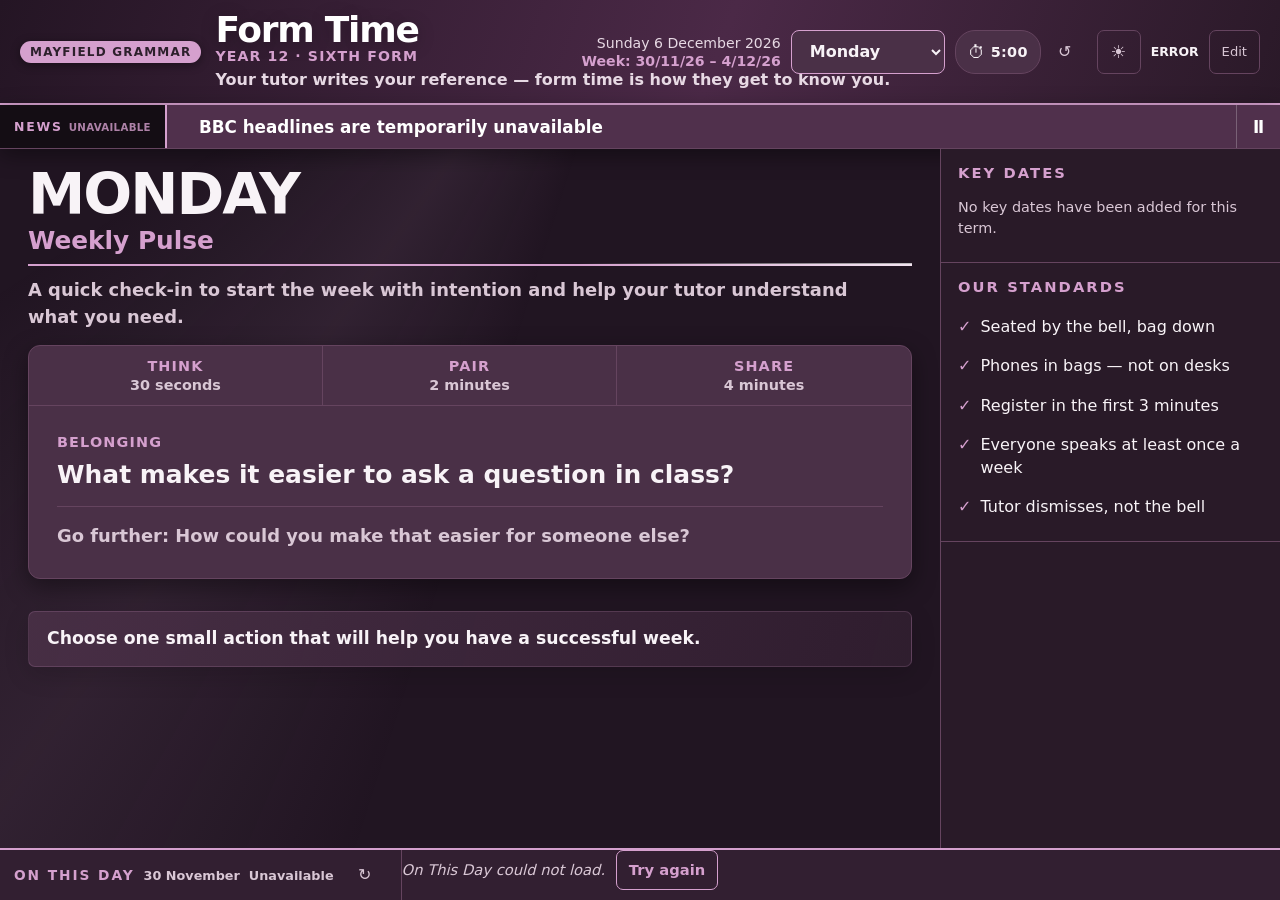
==== index.html @ 5b72374d "Rotate Monday pulse themes and questions" ====
<!DOCTYPE html>
<html lang="en" data-theme="dark">
<head>
<meta charset="UTF-8">
<meta name="viewport" content="width=device-width,initial-scale=1.0,viewport-fit=cover">
<title>Form Time — Year 12</title>
<style>
/* ══════════════════════════════════════════
   CSS VARIABLES — DARK / LIGHT THEMES
══════════════════════════════════════════ */
:root {
  --bg:        #211522;
  --bg2:       #321f31;
  --surface:   #4a3047;
  --surface2:  #2a1b29;
  --text:      #f8f3f7;
  --text2:     #d9c7d5;
  --accent:    #d5a0ce;
  --accent2:   #a06098;
  --border:    #65445f;
  --sidebar:   #291a28;
  --tag-bg:    #4a3047;
  --otd-bg:    #321f31;
  --ticker-bg: #50304c;
  --ticker-fg: #ffffff;
  --on-accent: #2d202c;
  --input-bg:  #4a3047;
  --input-bd:  #76556f;
  --modal-bg:  #321f31;
  --task-bd:   #d5a0ce;
  --note-bg:   rgba(213,160,206,.10);
  --note-bd:   rgba(213,160,206,.28);
  --shadow:    rgba(0,0,0,.4);
  --focus:     #7cc4ff;
  --header-start:#241524;
  --header-mid:#4b2947;
  --header-end:#2a1928;
  --header-text:#ffffff;
  --header-muted:#e7d9e4;
  --header-accent:#d5a0ce;
  --ticker-label-bg:#140d14;
  --studio-light:rgba(213,160,206,.09);
  --studio-light-soft:rgba(160,96,152,.06);
  --card-start:rgba(74,48,71,.9);
  --card-end:rgba(50,31,49,.86);
  --card-border:rgba(213,160,206,.18);
  --card-shadow:rgba(0,0,0,.15);
  --control-h: 44px;
  --type-meta: clamp(.78rem,.25vw + .72rem,.88rem);
  --type-body: clamp(1rem,.3vw + .94rem,1.16rem);
  --type-display: clamp(2.7rem,4vw,4.4rem);
}
[data-theme="light"] {
  --bg:        #fbf8fa;
  --bg2:       #ffffff;
  --surface:   #ffffff;
  --surface2:  #f5edf4;
  --text:      #2d202c;
  --text2:     #664f63;
  --accent:    #875080;
  --accent2:   #50304c;
  --border:    #decfdb;
  --sidebar:   #f3ebf1;
  --tag-bg:    #eee2eb;
  --otd-bg:    #f3ebf1;
  --ticker-bg: #50304c;
  --ticker-fg: #ffffff;
  --on-accent: #ffffff;
  --input-bg:  #fbf8fa;
  --input-bd:  #cdb9c9;
  --modal-bg:  #fbf8fa;
  --task-bd:   #875080;
  --note-bg:   rgba(160,96,152,.08);
  --note-bd:   rgba(135,80,128,.25);
  --shadow:    rgba(80,48,76,.15);
  --focus:     #693e64;
  --header-start:#442740;
  --header-mid:#68415f;
  --header-end:#3a2337;
  --header-text:#ffffff;
  --header-muted:#f0e5ee;
  --header-accent:#f2c8ec;
  --ticker-label-bg:#2d202c;
  --studio-light:rgba(135,80,128,.06);
  --studio-light-soft:rgba(160,96,152,.04);
  --card-start:rgba(255,255,255,.97);
  --card-end:rgba(245,237,244,.94);
  --card-border:rgba(135,80,128,.22);
  --card-shadow:rgba(80,48,76,.12);
}

/* ══════════════════════════════════════════
   RESET & BASE
══════════════════════════════════════════ */
*,*::before,*::after { box-sizing:border-box; margin:0; padding:0; }
[hidden] { display:none!important; }
html,body { height:100%; overflow:hidden; }
body {
  font-family:system-ui,-apple-system,BlinkMacSystemFont,'Segoe UI',Arial,sans-serif;
  font-size:17px;
  background:var(--bg);
  color:var(--text);
  display:flex;
  flex-direction:column;
  transition:background .3s,color .3s;
}
::selection { background:var(--accent); color:var(--on-accent); }
button,select,input,textarea { accent-color:var(--accent); }
button:focus-visible,select:focus-visible,input:focus-visible,textarea:focus-visible,[tabindex]:focus-visible {
  outline:3px solid var(--focus); outline-offset:3px;
}

/* ══════════════════════════════════════════
   HEADER
══════════════════════════════════════════ */
header {
  background:var(--bg2);
  border-bottom:2.5px solid var(--accent);
  padding:10px 20px;
  display:flex;
  align-items:center;
  justify-content:space-between;
  flex-shrink:0;
  gap:14px;
  box-shadow:0 2px 12px var(--shadow);
}
.hdr-left { display:flex; align-items:center; gap:14px; min-width:0; }
.school-badge {
  background:var(--accent);
  color:var(--on-accent);
  font-weight:900;
  font-size:.75rem;
  letter-spacing:0.1em;
  text-transform:uppercase;
  padding:4px 10px;
  border-radius:6px;
  white-space:nowrap;
}
.form-title  { font-size:2.2rem; font-weight:900; color:var(--text); letter-spacing:-0.035em; line-height:1; }
.year-label  { font-size:var(--type-meta); color:var(--accent); font-weight:800; letter-spacing:0.08em; }
.hdr-right   { display:flex; align-items:center; gap:10px; flex-shrink:0; }
.date-block  { text-align:right; }
#date-display { font-size:var(--type-meta); color:var(--text2); line-height:1.35; }
#week-display { font-size:var(--type-meta); color:var(--accent); font-weight:800; font-variant-numeric:tabular-nums; }
#day-select {
  background:var(--surface);
  color:var(--text);
  border:1.5px solid var(--accent);
  border-radius:8px;
  min-height:var(--control-h); padding:9px 14px;
  font-size:1rem;
  font-weight:800;
  cursor:pointer;
  font-family:inherit;
}
.hdr-btn {
  background:transparent;
  border:1px solid var(--border);
  color:var(--text2);
  border-radius:7px;
  min-height:var(--control-h); padding:8px 12px;
  cursor:pointer;
  font-size:0.82rem;
  font-family:inherit;
  transition:all .2s;
  white-space:nowrap;
}
.hdr-btn:hover { border-color:var(--accent); color:var(--accent); }
#theme-btn { width:44px; min-width:44px; min-height:44px; padding:0; display:grid; place-items:center; font-size:1.1rem; }
.day-select-status { min-height:var(--control-h); padding:9px 14px; border:1px solid var(--border); border-radius:8px; color:var(--text2); font-weight:800; display:inline-flex; align-items:center; }

/* ══════════════════════════════════════════
   NEWS TICKER
══════════════════════════════════════════ */
#ticker-wrap {
  background:var(--ticker-bg);
  height:44px;
  display:flex;
  align-items:center;
  overflow:hidden;
  flex-shrink:0;
  transition:background .3s;
}
.ticker-label {
  background:var(--bg);
  color:var(--accent);
  font-weight:900;
  font-size:.78rem;
  letter-spacing:0.14em;
  text-transform:uppercase;
  padding:0 14px;
  height:100%;
  display:flex;
  align-items:center;
  flex-shrink:0;
  border-right:2px solid var(--accent);
}
.ticker-updated { margin-left:6px; font-size:.64rem; letter-spacing:.03em; font-weight:700; opacity:.8; white-space:nowrap; }
.ticker-track  { overflow:hidden; flex:1; min-width:0; }
.ticker-scroll {
  display:flex;
  align-items:center;
  width:100%;
  white-space:nowrap;
  overflow:hidden;
}
.ticker-scroll.changing { animation:ticker-swap .28s cubic-bezier(.16,1,.3,1); }
@keyframes ticker-swap { from { opacity:.25; transform:translateY(5px); } to { opacity:1; transform:translateY(0); } }
.ticker-toggle {
  min-width:44px; min-height:44px; align-self:stretch; border:0; border-inline-start:1px solid rgba(255,255,255,.24);
  background:var(--ticker-bg); color:var(--ticker-fg); cursor:pointer; font:inherit; font-weight:900;
}
.ticker-item {
  padding:0 32px;
  font-size:1.05rem;
  font-weight:600;
  color:var(--ticker-fg);
  display:block;
  width:100%;
  overflow:hidden;
  text-overflow:ellipsis;
  text-decoration-color:rgba(255,255,255,.42);
  text-decoration-thickness:1px;
  text-underline-offset:4px;
}
.ticker-item[href]:hover,.ticker-item[href]:focus-visible { text-decoration-thickness:2px; text-decoration-color:currentColor; }

/* ══════════════════════════════════════════
   MAIN LAYOUT
══════════════════════════════════════════ */
#main { flex:1; display:flex; overflow:hidden; min-height:0; }

/* ══════════════════════════════════════════
   DAY PANEL
══════════════════════════════════════════ */
#day-panel {
  position:relative;
  flex:1;
  padding:22px 28px;
  overflow-y:auto;
  display:flex;
  flex-direction:column;
  gap:18px;
  min-width:0;
}
.day-header { border-bottom:2.5px solid var(--accent); padding-bottom:12px; }
.day-name   { font-size:var(--type-display); font-weight:900; color:var(--text); line-height:.96; letter-spacing:-.035em; text-wrap:balance; }
.day-sub    { font-size:clamp(1.2rem,.7vw + 1rem,1.55rem); color:var(--accent); font-weight:800; margin-top:6px; }
.task-head  { font-size:clamp(1rem,.35vw + .95rem,1.2rem); font-weight:900; color:var(--accent); margin-bottom:12px; letter-spacing:0.045em; text-transform:uppercase; }
.task-list  { list-style:none; display:flex; flex-direction:column; gap:10px; }
.task-item  {
  background:var(--surface);
  border-inline-start:1px solid var(--task-bd);
  padding:14px 20px;
  border-radius:0 10px 10px 0;
  font-size:var(--type-body);
  display:flex;
  align-items:center;
  gap:14px;
  box-shadow:0 2px 8px var(--shadow);
}
.task-item > span:last-child { min-width:0; overflow-wrap:anywhere; }
.note-box {
  background:var(--note-bg);
  border:1px solid var(--note-bd);
  border-radius:10px;
  padding:13px 18px;
  font-size:0.95rem;
  color:var(--text2);
  font-style:italic;
  line-height:1.6;
}

/* Tuesday — News */
.live-news-card {
  min-height:clamp(260px,30vw,430px);
  display:flex;
  flex-direction:column;
  align-items:flex-start;
  justify-content:center;
  padding:clamp(26px,4vw,52px);
  border-radius:14px;
  background:var(--header-start);
  color:var(--header-text);
  box-shadow:0 10px 30px var(--shadow);
}
.live-news-card h2 { max-width:15ch; margin:0; color:inherit; font-size:clamp(2rem,3.7vw,3.8rem); line-height:1; letter-spacing:-.035em; text-wrap:balance; }
.live-news-card p { max-width:52ch; margin:18px 0 24px; color:var(--header-muted); font-size:1.08rem; line-height:1.5; }
.live-news-link { min-height:44px; display:inline-flex; align-items:center; padding:10px 17px; border-radius:10px; background:var(--accent); color:var(--on-accent); font-weight:850; text-decoration:none; }
.live-news-link:hover,.live-news-link:focus-visible { filter:brightness(1.1); text-decoration:underline; text-underline-offset:3px; }
/* Friday */
.no-form-time {
  flex:1; min-height:280px; display:grid; place-content:center; text-align:center;
  padding:clamp(24px,6vw,72px); border:2px solid var(--border); border-radius:18px;
  background:linear-gradient(145deg,var(--surface),var(--surface2));
}
.no-form-time strong { display:block; margin-top:12px; color:var(--accent); font-size:clamp(1.8rem,4vw,3.4rem); line-height:1.05; }

.assembly-today {
  flex:1; min-height:300px; display:grid; place-content:center; text-align:center;
  padding:clamp(28px,6vw,76px); border:1px solid var(--border); border-radius:16px;
  background:var(--surface); box-shadow:0 8px 28px var(--shadow);
}
.assembly-day { color:var(--accent); font-size:1rem; font-weight:900; letter-spacing:.1em; text-transform:uppercase; margin-bottom:10px; }
.assembly-today h1 { color:var(--text); font-size:clamp(3rem,6vw,5.5rem); line-height:.98; letter-spacing:-.035em; text-wrap:balance; }
.assembly-today p { color:var(--text); font-size:clamp(1.45rem,2.4vw,2.2rem); line-height:1.25; margin-top:22px; }
.assembly-today p strong { color:var(--accent); }
.assembly-today span { color:var(--text2); font-size:1.05rem; font-weight:700; margin-top:18px; }
.house-assembly-notice {
  background:var(--accent); color:var(--on-accent); border-radius:10px;
  padding:12px 16px; font-size:1.05rem; line-height:1.4; font-weight:650;
}
.house-assembly-notice strong { font-weight:900; }

/* ══════════════════════════════════════════
   SIDEBAR
══════════════════════════════════════════ */
#sidebar {
  width:340px;
  min-width:300px;
  background:var(--sidebar);
  border-left:1px solid var(--border);
  display:flex;
  flex-direction:column;
  overflow-y:auto;
  flex-shrink:0;
  transition:background .3s;
}
.s-panel { border-bottom:1px solid var(--border); padding:15px 17px; }
.s-panel.hidden { display:none; }
.s-panel-hdr {
  font-size:.92rem;
  font-weight:900;
  text-transform:uppercase;
  letter-spacing:0.14em;
  color:var(--accent);
  margin-bottom:12px;
  display:flex;
  align-items:center;
  justify-content:space-between;
}
.refresh-btn {
  background:none; border:none; color:var(--text2); cursor:pointer;
  font-size:1rem; min-width:44px; min-height:44px; padding:0; transition:color .2s; line-height:1;
}
.refresh-btn:hover { color:var(--accent); }

/* Key Dates */
.date-list { list-style:none; display:flex; flex-direction:column; gap:8px; }
.date-item { font-size:1.08rem; line-height:1.5; color:var(--text2); font-weight:600; display:flex; gap:8px; align-items:flex-start; }
.date-bull { color:var(--accent); flex-shrink:0; margin-top:1px; font-weight:700; }

.loading-txt { color:var(--text2); font-style:italic; font-size:.92rem; line-height:1.5; }
.inline-retry { margin-inline-start:6px; min-height:40px; padding:7px 12px; border:1px solid var(--accent); border-radius:7px; background:transparent; color:var(--accent); font:inherit; font-style:normal; font-weight:800; cursor:pointer; }

/* ── ON THIS DAY BOTTOM BAR ── */
#otd-bar {
  background:var(--bg2);
  border-top:2.5px solid var(--accent);
  display:flex;
  align-items:stretch;
  flex-shrink:0;
  min-height:82px;
  overflow:hidden;
}
.otd-bar-hdr {
  display:flex;
  flex-direction:column;
  justify-content:center;
  align-items:flex-start;
  gap:3px;
  padding:10px 18px;
  border-right:1px solid var(--border);
  flex-shrink:0;
  min-width:120px;
}
.otd-bar-label {
  font-size:.86rem;
  font-weight:900;
  text-transform:uppercase;
  letter-spacing:0.14em;
  color:var(--accent);
}
.otd-bar-date {
  font-size:.8rem;
  color:var(--text2);
  font-weight:600;
}
.otd-bar-refresh {
  background:none;border:none;color:var(--text2);
  cursor:pointer;font-size:1rem;min-width:44px;min-height:44px;padding:0;
  transition:color .2s;line-height:1;margin-top:2px;
}
.otd-bar-refresh:hover { color:var(--accent); }
#otd-content {
  display:flex;
  flex:1;
  gap:0;
}
.otd-card {
  flex:1;
  display:flex;
  align-items:center;
  gap:14px;
  padding:10px 18px;
  border-right:1px solid var(--border);
}
.otd-card:last-child { border-right:none; }
.otd-meta {
  flex-shrink:0;
  text-align:center;
  min-width:56px;
}
.otd-type {
  font-size:.75rem;
  font-weight:800;
  text-transform:uppercase;
  letter-spacing:0.09em;
  color:var(--text2);
  display:block;
  margin-bottom:3px;
}
.otd-year {
  font-size:1.5rem;
  font-weight:900;
  color:var(--accent);
  display:block;
  line-height:1;
}
.otd-text {
  font-size:1.05rem;
  line-height:1.5;
  color:var(--text2);
  overflow:hidden;
  display:-webkit-box;
  -webkit-line-clamp:3;
  -webkit-box-orient:vertical;
}

/* ══════════════════════════════════════════
   EDIT MODAL
══════════════════════════════════════════ */
#edit-overlay {
  display:none; position:fixed; inset:0;
  background:rgba(0,0,0,.78); z-index:200;
  align-items:center; justify-content:center;
}
#edit-overlay.open { display:flex; }
#edit-modal {
  background:var(--modal-bg);
  border:1.5px solid var(--accent);
  border-radius:14px;
  padding:0;
  width:92%;
  max-width:700px;
  max-height:88vh;
  overflow-y:auto;
  display:flex;
  flex-direction:column;
  gap:0;
}
.em-head { position:sticky; top:0; z-index:3; display:flex; align-items:center; justify-content:space-between; gap:16px; padding:18px 24px 14px; background:var(--modal-bg); border-bottom:1px solid var(--border); }
.em-title { font-size:1.25rem; font-weight:900; color:var(--accent); margin:0; }
.em-close { min-width:44px; min-height:44px; border:1px solid var(--border); border-radius:8px; background:transparent; color:var(--text); cursor:pointer; font-size:1.2rem; }
.em-content { padding:18px 24px 6px; }
.editor-section { border:1px solid var(--border); border-radius:10px; margin-bottom:12px; background:var(--surface2); overflow:hidden; }
.editor-section>summary { cursor:pointer; list-style:none; padding:14px 16px; color:var(--text); font-size:1rem; font-weight:900; display:flex; align-items:center; justify-content:space-between; }
.editor-section>summary::-webkit-details-marker { display:none; }
.editor-section>summary::after { content:'＋'; color:var(--accent); font-size:1.1rem; }
.editor-section[open]>summary::after { content:'−'; }
.editor-section-body { padding:4px 16px 2px; border-top:1px solid var(--border); }
.em-s     { margin-bottom:16px; }
.em-lbl   { font-size:.76rem; font-weight:900; text-transform:uppercase; letter-spacing:.09em; color:var(--accent); margin-bottom:7px; display:block; }
.em-in,.em-ta {
  width:100%; background:var(--input-bg); border:1px solid var(--input-bd);
  color:var(--text); border-radius:7px; padding:9px 12px;
  font-size:1rem; font-family:inherit;
}
.em-ta   { resize:vertical; min-height:65px; line-height:1.5; }
.em-row  { display:flex; gap:8px; margin-top:8px; }
.em-row .em-in { margin-top:0; }
hr.em-div { border:none; border-top:1px solid var(--border); margin:14px 0; }
.tog-row { display:flex; align-items:center; justify-content:space-between; padding:9px 0; border-bottom:1px solid var(--border); }
.tog-lbl { font-size:0.92rem; color:var(--text); }
.tog     { position:relative; width:48px; height:28px; flex-shrink:0; }
.tog input { position:absolute; inset:0; opacity:0; width:100%; height:100%; }
.tog-sl  { position:absolute; inset:0; background:var(--border); border-radius:22px; cursor:pointer; transition:background .2s; }
.tog-sl::before { content:""; position:absolute; width:20px; height:20px; left:4px; top:4px; background:#fff; border-radius:50%; transition:transform .2s; }
.tog input:checked+.tog-sl { background:var(--accent); }
.tog input:checked+.tog-sl::before { transform:translateX(20px); }
.ord-row { display:flex; align-items:center; justify-content:space-between; padding:8px 0; border-bottom:1px solid var(--border); }
.ord-lbl { font-size:0.92rem; color:var(--text); }
.ord-btns { display:flex; gap:4px; }
.ord-btns .ord-btn { min-width:44px; }
.ord-btn { background:var(--surface); border:1px solid var(--border); color:var(--text2); border-radius:7px; min-height:44px; padding:8px 12px; cursor:pointer; font-size:0.88rem; transition:border-color .15s,color .15s,background .15s; }
.ord-btn:hover { border-color:var(--accent); color:var(--accent); }
.ord-btn:disabled { opacity:.3; cursor:default; }
.em-actions { position:sticky; bottom:0; z-index:3; display:flex; gap:10px; padding:14px 24px max(14px,env(safe-area-inset-bottom)); background:var(--modal-bg); border-top:1px solid var(--border); }
.em-save   { background:var(--accent); color:var(--on-accent); border:none; border-radius:8px; min-height:46px; padding:12px; font-size:0.95rem; font-weight:900; cursor:pointer; flex:1; font-family:inherit; }
.em-cancel { background:transparent; color:var(--text2); border:1px solid var(--border); border-radius:8px; min-height:46px; padding:10px 18px; font-size:0.9rem; cursor:pointer; font-family:inherit; }

/* ══════════════════════════════════════════
   UTILITY
══════════════════════════════════════════ */
.hidden { display:none !important; }
.modal-open { overflow:hidden!important; }
::-webkit-scrollbar { width:4px; }
::-webkit-scrollbar-track { background:transparent; }
::-webkit-scrollbar-thumb { background:var(--border); border-radius:4px; }

/* FIVE LETTERS — optional whole-class word challenge */
.word-launch-wrap {
  position:absolute; inset-block-start:22px; inset-inline-end:28px; z-index:2;
  display:flex; align-items:center; justify-content:flex-end; gap:12px;
}
.word-launch-note {
  max-width:220px; color:var(--text2); font-size:.88rem; line-height:1.35; font-weight:650; text-align:right;
}
.word-launch {
  min-height:44px; padding:9px 16px; border:1px solid var(--accent); border-radius:9px;
  background:var(--surface); color:var(--text); font:inherit; font-size:.92rem; font-weight:850;
  cursor:pointer; box-shadow:0 5px 16px var(--shadow);
}
.word-launch:hover { color:var(--accent); }
#word-overlay {
  display:none; position:fixed; inset:0; z-index:300; padding:20px;
  background:rgba(17,9,17,.92); align-items:center; justify-content:center;
}
#word-overlay.open { display:flex; }
.word-game {
  width:min(100%,620px); max-height:calc(100dvh - 40px); overflow:auto;
  padding:clamp(22px,4vw,38px); border:1px solid var(--accent); border-radius:16px;
  background:var(--modal-bg); color:var(--text); box-shadow:0 20px 70px rgba(0,0,0,.5);
}
.word-game-head { display:flex; align-items:flex-start; justify-content:space-between; gap:20px; margin-bottom:18px; }
.word-game h2 { font-size:clamp(2rem,5vw,3.25rem); line-height:1; letter-spacing:-.035em; }
.word-close { flex:0 0 44px; width:44px; height:44px; border:1px solid var(--border); border-radius:9px; background:transparent; color:var(--text); font:inherit; font-size:1.4rem; cursor:pointer; }
.word-clue { color:var(--text2); font-size:clamp(1.05rem,2vw,1.3rem); line-height:1.45; font-weight:650; margin-bottom:20px; }
.word-board { display:grid; gap:6px; width:min(100%,315px); margin:0 auto 18px; }
.word-row { display:grid; grid-template-columns:repeat(5,1fr); gap:6px; }
.word-tile {
  aspect-ratio:1; display:grid; place-items:center; border:2px solid var(--border); border-radius:8px;
  background:var(--surface2); color:var(--text); font-size:clamp(1.45rem,5vw,2.2rem); font-weight:900;
  text-transform:uppercase;
}
.word-tile.correct { background:#2f7657; border-color:#2f7657; color:#fff; }
.word-tile.present { background:#9a6d16; border-color:#9a6d16; color:#fff; }
.word-tile.absent { background:#4b414a; border-color:#4b414a; color:#fff; }
.word-entry { display:flex; gap:9px; width:min(100%,470px); margin:0 auto; }
.word-input { flex:1; min-width:0; min-height:48px; padding:10px 14px; border:1px solid var(--input-bd); border-radius:9px; background:var(--input-bg); color:var(--text); font:inherit; font-size:1.15rem; font-weight:850; letter-spacing:.12em; text-transform:uppercase; }
.word-submit,.word-reset { min-height:48px; padding:10px 16px; border:0; border-radius:9px; background:var(--accent); color:var(--on-accent); font:inherit; font-weight:900; cursor:pointer; }
.word-reset { display:none; margin:14px auto 0; background:transparent; color:var(--accent); border:1px solid var(--accent); }
.word-message { min-height:29px; margin-top:14px; color:var(--text2); text-align:center; font-size:1rem; line-height:1.45; font-weight:700; }
@media(max-width:640px){
  .word-launch-wrap { position:static; align-self:stretch; order:1; justify-content:space-between; }
  .word-launch-note { max-width:190px; text-align:left; }
  #word-overlay { padding:0; }
  .word-game { min-height:100dvh; max-height:100dvh; border:0; border-radius:0; }
  .word-entry { flex-direction:column; }
}

/* ══════════════════════════════════════════
   FORM TIME STANDARDS — purpose, action bar,
   expectations panel, rota, start timer
══════════════════════════════════════════ */
.purpose-line {
  font-size:1rem; color:var(--text2); font-weight:650;
  margin-top:5px; max-width:none; line-height:1.4; white-space:nowrap;
}
.timer-group { display:flex; align-items:center; gap:2px; }
#timer-pill {
  display:flex; align-items:center; gap:6px;
  background:var(--tag-bg); border:1.5px solid var(--border);
  border-radius:20px; min-height:44px; padding:4px 12px; cursor:pointer; color:var(--text); font:inherit;
  font-variant-numeric:tabular-nums; user-select:none;
  transition:background .2s,border-color .2s;
}
#timer-pill:hover { border-color:var(--accent); }
#timer-pill.running { border-color:var(--accent); background:var(--note-bg); }
#timer-pill.done { border-color:#c0392b; background:rgba(192,57,43,.14); animation:tflash 1s ease-in-out infinite; }
@keyframes tflash { 0%,100%{opacity:1} 50%{opacity:.55} }
#timer-val { font-size:0.9rem; font-weight:900; color:var(--text); letter-spacing:0.02em; }
.timer-reset {
  background:none; border:none; color:var(--text2); cursor:pointer;
  font-size:1rem; min-width:44px; min-height:44px; padding:0; line-height:1;
}
.timer-reset:hover { color:var(--accent); }

.action-bar {
  display:flex; flex-wrap:wrap; gap:10px; align-items:center;
  margin-top:18px; padding:14px 18px;
  background:var(--note-bg); border:1.5px solid var(--note-bd);
  border-inline-start:1px solid var(--accent); border-radius:7px;
}
.action-do { flex:1 1 280px; font-size:1.08rem; color:var(--text); line-height:1.5; font-weight:650; }
.action-do strong {
  color:var(--accent); text-transform:uppercase; letter-spacing:0.08em;
  font-size:.76rem; font-weight:900; margin-right:6px;
}
.action-rota {
  font-size:0.95rem; color:var(--text2); font-weight:750;
  background:var(--tag-bg); border:1px solid var(--border);
  border-radius:20px; padding:5px 12px; white-space:nowrap;
}
.action-rota b { color:var(--text); }
.asm-box {
  background:var(--note-bg); border:1.5px solid var(--note-bd);
  border-inline-start:1px solid var(--accent); border-radius:7px;
  padding:9px 12px; margin-bottom:12px;
}
.asm-lbl {
  font-size:.86rem; font-weight:900; text-transform:uppercase;
  letter-spacing:0.12em; color:var(--accent); display:block; margin-bottom:4px;
}
.asm-txt { font-size:1.05rem; line-height:1.45; color:var(--text); font-weight:700; }
.asm-txt.none { color:var(--text2); font-weight:600; font-style:italic; }
.asm-wc { font-size:.92rem; color:var(--text2); font-weight:600; margin-top:4px; }
.exp-item { display:flex; gap:9px; align-items:flex-start; padding:8px 0; font-size:1rem; line-height:1.45; }
.exp-tick { color:var(--accent); font-weight:900; flex-shrink:0; }
.empty-state { color:var(--text2); font-size:.9rem; line-height:1.45; padding:4px 0 8px; }

@media (max-width:1023px) {
  html,body { height:auto; min-height:100%; overflow:auto; }
  body { min-height:100vh; min-height:100dvh; }
  header { align-items:flex-start; flex-wrap:wrap; padding:12px 16px; }
  .hdr-left { flex:1 1 320px; }
  .purpose-line { white-space:normal; }
  .hdr-right { flex:1 1 100%; justify-content:flex-end; flex-wrap:wrap; }
  #main { overflow:visible; flex-direction:column; }
  #day-panel { overflow:visible; min-height:52vh; padding:22px 20px; }
  #sidebar { width:100%; min-width:0; border-left:0; border-top:1px solid var(--border); overflow:visible; display:grid; grid-template-columns:repeat(2,minmax(0,1fr)); }
  .s-panel { border-bottom:0; border-right:1px solid var(--border); }
  #otd-bar { overflow-x:auto; }
  #otd-content { min-width:760px; }
}

@media (max-width:640px) {
  header { gap:10px; padding:12px max(14px,env(safe-area-inset-right)) 12px max(14px,env(safe-area-inset-left)); }
  .hdr-left { align-items:flex-start; gap:10px; }
  .school-badge { font-size:.62rem; padding:5px 8px; margin-top:3px; }
  .form-title { font-size:1.8rem; }
  .year-label,.purpose-line { font-size:.78rem; }
  .hdr-right { width:100%; min-width:0; justify-content:flex-start; gap:8px; }
  .hdr-right > * { min-width:0; }
  .date-block { flex:1 1 100%; text-align:left; display:flex; gap:8px; align-items:baseline; flex-wrap:wrap; }
  #day-select { flex:1 1 170px; min-width:130px; }
  .timer-group { flex:0 0 auto; }
  #sync-indicator { min-width:44px; min-height:44px; display:inline-flex!important; align-items:center; justify-content:center; }
  #ticker-wrap { height:44px; }
  .ticker-label { padding:0 10px; }
  .ticker-item { font-size:.9rem; padding:0 20px; }
  #day-panel { padding:24px 16px 28px; min-height:0; }
  .day-name { font-size:clamp(2.65rem,16vw,4rem); }
  .day-sub { font-size:1.18rem; }
  .task-item { padding:14px; gap:10px; }
  .note-box,.action-bar { padding:12px; }
  #sidebar { display:block; }
  .s-panel { border-right:0; border-bottom:1px solid var(--border); padding:18px 16px; }
  #otd-bar { display:block; overflow:visible; }
  .otd-bar-hdr { min-width:0; width:100%; flex-direction:row; align-items:center; justify-content:space-between; border-right:0; border-bottom:1px solid var(--border); }
  #otd-content { min-width:0; display:block; }
  .otd-card { border-right:0; border-bottom:1px solid var(--border); min-height:84px; }
  #edit-overlay { align-items:stretch; }
  #edit-modal { width:100%; max-width:none; max-height:100dvh; min-height:100dvh; border:0; border-radius:0; }
  .em-head,.em-actions { padding-inline:16px; }
  .em-content { padding-inline:12px; }
  .em-row { flex-direction:column; }
  .em-in,.em-ta { font-size:1rem; }
}

@media (pointer:coarse) {
  button,select,.hdr-btn,.ord-btn { min-height:44px; }
}

@media (prefers-reduced-motion:reduce) {
  html { scroll-behavior:auto; }
  body,header,#ticker-wrap,#sidebar,.hdr-btn,.ord-btn,#timer-pill,.tog-sl,.tog-sl::before { transition:none!important; }
  #timer-pill.done,.ticker-scroll { animation:none!important; transform:none!important; }
}
/* SHORT FORM-TIME ROUTINES */
.activity-purpose { max-width:68ch; color:var(--text2); font-size:1.12rem; line-height:1.55; font-weight:600; margin-top:-4px; }
.micro-routine { background:var(--surface); border:1px solid var(--border); border-radius:12px; overflow:hidden; box-shadow:0 8px 24px var(--shadow); }
.routine-steps { display:grid; grid-template-columns:repeat(3,minmax(0,1fr)); border-bottom:1px solid var(--border); }
.routine-steps.four-step { grid-template-columns:repeat(4,minmax(0,1fr)); }
.routine-step { padding:12px 14px; border-right:1px solid var(--border); text-align:center; }
.routine-step:last-child { border-right:0; }
.step-name { display:block; color:var(--accent); font-size:.9rem; font-weight:900; letter-spacing:.08em; text-transform:uppercase; }
.step-time { display:block; color:var(--text2); font-size:.9rem; font-weight:650; margin-top:3px; }
.prompt-card { padding:clamp(18px,2.4vw,28px); }
.prompt-kicker { color:var(--accent); font-size:.9rem; font-weight:900; letter-spacing:.08em; text-transform:uppercase; margin-bottom:10px; }
.prompt-question { color:var(--text); font-size:clamp(1.5rem,1.95vw,2.35rem); font-weight:850; line-height:1.2; text-wrap:balance; max-width:none; }
.prompt-followup { color:var(--text2); font-size:1.12rem; line-height:1.5; font-weight:600; margin-top:16px; padding-top:16px; border-top:1px solid var(--border); }
.scenario { color:var(--text); font-size:1.25rem; line-height:1.5; font-weight:600; margin-bottom:18px; max-width:68ch; }
.debate-routine { width:min(100%,1100px); }
.debate-prompt { padding-block:clamp(28px,4vw,48px); }
.debate-prompt .prompt-question { max-width:none; font-size:clamp(2rem,3.4vw,3.5rem); }
.debate-prompt .prompt-followup { max-width:55ch; font-size:clamp(1.15rem,1.5vw,1.4rem); }
.question-toolbar { display:flex; align-items:center; justify-content:space-between; gap:16px; margin:0 0 14px; }
.question-category { color:var(--text2); font-size:1rem; font-weight:750; }
.question-category strong { color:var(--accent); }
.question-swap { min-height:44px; padding:9px 15px; border:1px solid var(--accent); border-radius:10px; background:var(--surface); color:var(--accent); font:inherit; font-weight:800; cursor:pointer; }
.question-swap:hover,.question-swap:focus-visible { background:var(--accent); color:var(--on-accent); }
.tuesday-grid { display:grid; grid-template-columns:minmax(0,1.15fr) minmax(320px,.85fr); gap:18px; align-items:start; }
.tuesday-grid .micro-routine { align-self:start; }
.news-links { grid-column:1/-1; padding:16px; border:1px solid var(--border); border-radius:12px; background:var(--surface2); }
.news-links h2 { margin:0 0 10px; color:var(--accent); font-size:1rem; letter-spacing:.08em; text-transform:uppercase; }
.news-links-list { display:grid; gap:8px; }
.news-link { display:block; padding:10px 12px; border-radius:8px; color:var(--text); background:var(--surface); border:1px solid var(--border); text-decoration:none; font-weight:700; line-height:1.3; }
.news-link:hover,.news-link:focus-visible { border-color:var(--accent); background:var(--surface2); }
.news-link small { display:block; margin-top:3px; color:var(--text2); font-size:.8rem; font-weight:600; }
@media(max-width:900px){.tuesday-grid{grid-template-columns:1fr}.tuesday-grid .micro-routine{order:-1}.news-links{grid-column:auto}}
@media(max-width:640px){.routine-steps.four-step{grid-template-columns:repeat(2,minmax(0,1fr))}.routine-steps.four-step .routine-step:nth-child(2){border-right:0}.routine-steps.four-step .routine-step:nth-child(-n+2){border-bottom:1px solid var(--border)}.routine-step{padding:9px 6px}.step-name,.step-time{font-size:.78rem}.prompt-card{padding:18px}.prompt-question{font-size:1.5rem}.prompt-followup{font-size:1rem}.activity-purpose{font-size:1rem}.question-toolbar{align-items:flex-start;flex-direction:column}.question-swap{width:100%}}
/* BROADCAST STUDIO */
body { position:relative; isolation:isolate; }
body::before {
  content:""; position:fixed; inset:-30% -15%; z-index:-1; pointer-events:none;
  background:conic-gradient(from 100deg at 52% 8%,transparent 0 27%,var(--studio-light) 32%,transparent 38% 74%,var(--studio-light-soft) 80%,transparent 86%);
}
header { padding-block:12px; background:linear-gradient(110deg,var(--header-start) 0%,var(--header-mid) 56%,var(--header-end) 100%); box-shadow:0 8px 28px var(--shadow); }
header .form-title { color:var(--header-text); }
header .purpose-line,header #date-display { color:var(--header-muted); }
header .year-label,header #week-display { color:var(--header-accent); }
.school-badge { border-radius:999px; box-shadow:0 2px 10px var(--shadow); }
.form-title { font-size:2.25rem; text-shadow:0 3px 18px rgba(0,0,0,.22); }
#ticker-wrap { height:44px; border-bottom:1px solid var(--border); box-shadow:0 6px 22px var(--shadow); }
.ticker-label { background:var(--ticker-label-bg); }
#day-panel { padding:18px 28px; gap:14px; }
.day-name { text-transform:uppercase; font-size:clamp(3.1rem,4.5vw,4.5rem); color:var(--text); }
.day-header { padding-bottom:9px; }
.day-sub { margin-top:3px; }
.day-header { position:relative; }
.day-header::after { content:""; position:absolute; right:0; bottom:-2px; width:38%; height:3px; background:linear-gradient(90deg,transparent,var(--header-text)); opacity:.72; }
.task-item,.action-bar,.note-box { background:linear-gradient(105deg,var(--card-start),var(--card-end)); border:1px solid var(--card-border); box-shadow:0 8px 24px var(--card-shadow); }
.task-item { transform:translateZ(0); transition:transform .28s cubic-bezier(.2,.8,.2,1),border-color .28s; }
.task-item:hover { transform:translateX(4px); border-color:var(--accent); }
[data-theme="light"] body::before { opacity:.32; }
[data-theme="light"] .day-name { color:var(--accent2); }
[data-theme="light"] .task-item,[data-theme="light"] .action-bar,[data-theme="light"] .note-box { background:linear-gradient(105deg,var(--card-start),var(--card-end)); border-color:var(--card-border); box-shadow:0 8px 24px var(--card-shadow); }
#otd-bar { min-height:52px; max-height:52px; }
.otd-bar-hdr { min-width:230px; padding:5px 14px; flex-direction:row; align-items:center; gap:9px; }
.otd-bar-label { white-space:nowrap; }
.otd-bar-refresh { margin:0; min-width:44px; min-height:44px; }
#otd-content { min-width:0; }
.otd-card { min-width:0; min-height:0; padding:6px 16px; border-right:0; }
.otd-card:nth-child(n+2) { display:none; }
.otd-meta { min-width:0; display:flex; align-items:baseline; gap:8px; }
.otd-type { margin:0; }
.otd-year { font-size:1.05rem; }
.otd-text { -webkit-line-clamp:1; }
@media (prefers-reduced-motion:reduce) { body::before { animation:none!important; } }
@media (max-width:640px) {
  .form-title{font-size:1.85rem}.day-name{font-size:clamp(2.7rem,14vw,4.1rem)}
  #otd-bar { display:flex; min-height:50px; max-height:50px; overflow:hidden; }
  .otd-bar-hdr { width:auto; min-width:0; flex:0 0 auto; border-right:1px solid var(--border); border-bottom:0; padding:5px 10px; }
  #otd-date-lbl { display:none; }
  #otd-updated { display:inline; font-size:.7rem; white-space:nowrap; }
  #otd-content { display:flex; min-width:0; }
  .otd-card { display:flex; padding:5px 10px; border-bottom:0; }
  .otd-meta { display:none; }
  .otd-text { font-size:.82rem; }
}
</style>
</head>
<body>

<!-- ══ HEADER ══ -->
<header>
  <div class="hdr-left">
    <div class="school-badge">Mayfield Grammar</div>
    <div>
      <div class="form-title">Form Time</div>
      <div class="year-label">YEAR 12 · SIXTH FORM</div>
      <div class="purpose-line" id="purpose-line"></div>
    </div>
  </div>
  <div class="hdr-right">
    <div class="date-block">
      <div id="date-display"></div>
      <div id="week-display"></div>
    </div>
    <select id="day-select" aria-label="Choose form-time day">
      <option value="monday">Monday</option>
      <option value="tuesday">Tuesday</option>
      <option value="wednesday">Wednesday</option>
      <option value="thursday">Thursday</option>
    </select>
    <span id="friday-status" class="day-select-status" hidden>Friday — lessons</span>
    <div class="timer-group" role="group" aria-label="Starter timer">
      <button id="timer-pill" type="button" onclick="toggleTimer(event)" aria-pressed="false" aria-label="Start or pause the starter timer">
        <span aria-hidden="true">⏱</span><span id="timer-val">5:00</span>
      </button>
      <button class="timer-reset" type="button" onclick="resetTimer(event)" aria-label="Reset starter timer">↺</button>
    </div>
    <button class="hdr-btn" id="theme-btn" onclick="toggleTheme()" aria-label="Use light theme">🌙</button>
    <span id="sync-indicator" role="status" aria-live="polite" aria-label="Cloud sync status" style="display:none;font-size:.78rem;font-weight:800;">SYNC</span>
    <button class="hdr-btn" onclick="openEdit()">Edit</button>
  </div>
</header>

<!-- ══ TICKER ══ -->
<div id="ticker-wrap">
  <div class="ticker-label">NEWS <span id="ticker-updated" class="ticker-updated"></span></div>
  <div class="ticker-track">
    <div class="ticker-scroll" id="ticker-scroll" role="region" aria-label="Latest news headline">
      <span class="ticker-item">Loading latest headlines…</span>
    </div>
  </div>
  <button class="ticker-toggle" id="ticker-toggle" type="button" onclick="toggleTicker()" aria-pressed="false" aria-label="Pause headline rotation">Ⅱ</button>
</div>

<!-- ══ MAIN ══ -->
<main id="main">
  <div id="day-panel"></div>

  <aside id="sidebar">
    <div id="panel-dates" class="s-panel">
      <h2 class="s-panel-hdr">Key Dates</h2>
      <div id="asm-next"></div>
      <ul class="date-list" id="dates-list"></ul>
    </div>

    <div id="panel-expect" class="s-panel">
      <h2 class="s-panel-hdr">Our Standards</h2>
      <div id="expect-list"></div>
    </div>
  </aside>
</main>

<!-- ══ ON THIS DAY — BOTTOM BAR ══ -->
<div id="otd-bar">
  <div class="otd-bar-hdr">
    <span class="otd-bar-label">On This Day</span>
    <span class="otd-bar-date" id="otd-date-lbl"></span>
    <span class="otd-bar-date" id="otd-updated"></span>
    <button class="otd-bar-refresh" onclick="fetchOTD(currentDay())" aria-label="Show different On This Day events">↻</button>
  </div>
  <div id="otd-content"><div style="padding:10px 18px;color:var(--text2);font-style:italic;font-size:0.88rem;">Loading…</div></div>
</div>

<!-- ══ EDIT MODAL ══ -->
<div id="edit-overlay" aria-hidden="true">
  <div id="edit-modal" role="dialog" aria-modal="true" aria-labelledby="edit-title" tabindex="-1">
    <div class="em-head">
      <h2 class="em-title" id="edit-title">Edit Form Time</h2>
      <button class="em-close" type="button" onclick="closeEdit()" aria-label="Close editor">×</button>
    </div>
    <div class="em-content">
    <details class="editor-section" open>
      <summary>This week</summary>
      <div class="editor-section-body">

    <div class="em-s">
      <label class="em-lbl" for="ed-week">Week label (leave blank to calculate automatically)</label>
      <input class="em-in" id="ed-week" type="text" placeholder="Auto: current Mon–Fri week">
      <span style="font-size:.82rem;color:var(--text2);margin-top:4px;display:block">Leave empty and the page works out this week's dates itself. Only fill in for holidays/exceptions.</span>
    </div>
    <div class="em-s">
      <label class="em-lbl" for="ed-wisdomday">This week's Big Question day</label>
      <select class="em-in" id="ed-wisdomday">
        <option value="wednesday">Wednesday (default)</option>
        <option value="thursday">Thursday — Assembly on Wednesday this week</option>
      </select>
    </div>
    <div class="em-s">
      <label class="em-lbl" for="ed-dates">Key dates (one per line)</label>
      <textarea class="em-ta" id="ed-dates" rows="8"></textarea>
    </div>

    <hr class="em-div">

    <div class="em-s">
      <label class="em-lbl" for="ed-purpose">Purpose line (shown in the header every day)</label>
      <input class="em-in" id="ed-purpose" placeholder="Why form time exists — in one sentence">
      <span style="font-size:.82rem;color:var(--text2);margin-top:4px;display:block">Keep it short. This is the answer to &ldquo;what is form time for?&rdquo;</span>
    </div>

    <div class="em-s">
      <label class="em-lbl" for="ed-asm">Assembly rota (one per line: week | type | day | details)</label>
      <textarea class="em-ta" id="ed-asm" rows="8"></textarea>
      <span style="font-size:.82rem;color:var(--text2);margin-top:4px;display:block">Use <strong>all</strong> for an assembly location, <strong>houses</strong> for named houses, or <strong>none</strong>. Example: <em>2026-09-07 | all | Tuesday | Dance Studio</em>. Use the week-commencing Monday.</span>
    </div>

    <div class="em-s">
      <label class="em-lbl" for="ed-expect">Our standards (one per line)</label>
      <textarea class="em-ta" id="ed-expect" rows="5"></textarea>
    </div>

    <div class="em-s">
      <label class="em-lbl" for="ed-rota">Student rota: who leads this week</label>
      <input class="em-in" id="ed-rota" placeholder="e.g. 12P — Aisha K.">
      <label class="em-lbl" for="ed-timer" style="margin-top:8px;display:block">Starter timer (minutes)</label>
      <input class="em-in" id="ed-timer" type="number" min="1" max="30" step="1">
    </div>

    <hr class="em-div">

    <div class="em-s">
      <span class="em-lbl">Daily guidance</span>
      <span style="font-size:.82rem;color:var(--text2);margin-bottom:8px;display:block">A short delivery reminder shown below the activity. Leave blank to hide.</span>
      <label class="em-lbl" for="ed-act-monday" style="display:block">Monday</label>
      <input class="em-in" id="ed-act-monday">
      <label class="em-lbl" for="ed-act-tuesday" style="margin-top:8px;display:block">Tuesday</label>
      <input class="em-in" id="ed-act-tuesday">
      <label class="em-lbl" for="ed-act-wednesday" style="margin-top:8px;display:block">Wednesday</label>
      <input class="em-in" id="ed-act-wednesday">
      <label class="em-lbl" for="ed-act-thursday" style="margin-top:8px;display:block">Thursday</label>
      <input class="em-in" id="ed-act-thursday">
    </div>
      </div>
    </details>

    <details class="editor-section">
      <summary>Big Question</summary>
      <div class="editor-section-body">
    <div class="em-s">
      <label class="em-lbl" for="ed-bigquestions">Weekly questions (YYYY-MM-DD | question | follow-up)</label>
      <textarea class="em-ta" id="ed-bigquestions" rows="9"></textarea>
      <span style="font-size:.82rem;color:var(--text2);margin-top:4px;display:block">Use the week-commencing Monday. A matching question appears first that week; tutors can then choose another from the approved question bank.</span>
    </div>
      </div>
    </details>

    <details class="editor-section">
      <summary>Daily content</summary>
      <div class="editor-section-body">
    <div class="em-s">
      <label class="em-lbl" for="ed-pulse-rotation">Monday: rotating questions (theme | question | follow-up)</label>
      <textarea class="em-ta" id="ed-pulse-rotation" rows="8"></textarea>
      <span style="font-size:.82rem;color:var(--text2);margin-top:4px;display:block">One question per line. The site moves to the next theme each Monday, then starts again.</span>
      <label class="em-lbl" for="ed-weekly-pulses" style="margin-top:12px;display:block">Optional dated questions (YYYY-MM-DD | question | follow-up)</label>
      <textarea class="em-ta" id="ed-weekly-pulses" rows="7"></textarea>
      <span style="font-size:.82rem;color:var(--text2);margin-top:4px;display:block">Use the week-commencing Monday. A dated question takes priority over the rotation for that week.</span>
    </div>

    <hr class="em-div">

    <div class="em-s">
      <label class="em-lbl" for="ed-news-question">Tuesday: One Story question</label>
      <input class="em-in" id="ed-news-question">
      <label class="em-lbl" for="ed-news-followup" style="margin-top:8px;display:block">Optional follow-up</label>
      <input class="em-in" id="ed-news-followup">
    </div>

    <hr class="em-div">

    <div class="em-s">
      <label class="em-lbl" for="ed-challenge-title">Thursday: Quick Challenge title</label>
      <input class="em-in" id="ed-challenge-title">
      <label class="em-lbl" for="ed-challenge-scenario" style="margin-top:8px;display:block">Scenario</label>
      <textarea class="em-ta" id="ed-challenge-scenario" rows="3"></textarea>
      <label class="em-lbl" for="ed-challenge-question" style="margin-top:8px;display:block">Main question</label>
      <input class="em-in" id="ed-challenge-question">
      <label class="em-lbl" for="ed-challenge-followup" style="margin-top:8px;display:block">Optional follow-up</label>
      <input class="em-in" id="ed-challenge-followup">
    </div>

      </div>
    </details>

    <details class="editor-section">
      <summary>Display</summary>
      <div class="editor-section-body">
    <div class="em-s">
      <span class="em-lbl">Show / Hide Panels</span>
      <div class="tog-row">
        <span class="tog-lbl">News Ticker</span>
        <label class="tog"><input type="checkbox" id="tog-ticker" aria-label="Show news ticker"><span class="tog-sl"></span></label>
      </div>
      <div class="tog-row">
        <span class="tog-lbl">Key Dates</span>
        <label class="tog"><input type="checkbox" id="tog-dates" aria-label="Show key dates"><span class="tog-sl"></span></label>
      </div>
      <div class="tog-row">
        <span class="tog-lbl">Our Standards</span>
        <label class="tog"><input type="checkbox" id="tog-expect" aria-label="Show our standards"><span class="tog-sl"></span></label>
      </div>
    </div>

    <div class="em-s">
      <span class="em-lbl">Sidebar Panel Order</span>
      <div id="order-list"></div>
    </div>
      </div>
    </details>

    <details class="editor-section">
      <summary>Cloud sync</summary>
      <div class="editor-section-body">
    <div class="em-s">
      <span class="em-lbl">Cloud Sync — make tutors see your edits live</span>
      <div id="sync-status" style="font-size:0.8rem;color:var(--text2);margin-bottom:10px;">Not yet set up — see steps below.</div>

      <button type="button" class="ord-btn" id="sync-retry" style="display:none;margin-bottom:12px;padding:9px 14px;font-size:0.85rem;" onclick="retrySync()">Retry cloud save</button>

      <label class="em-lbl" for="ed-token">1. GitHub personal access token (this device only; never shared)</label>
      <input class="em-in" id="ed-token" type="password" placeholder="ghp_xxxxxxxxxxxxxxxxxxxx">

      <div class="em-row">
        <button type="button" class="ord-btn" style="flex:1;padding:9px;font-size:0.85rem;" onclick="createSharedGist()">Create Shared Gist</button>
      </div>

      <label class="em-lbl" for="ed-gistid" style="margin-top:10px;display:block;">2. Shared Gist ID (filled automatically, or paste an existing one)</label>
      <input class="em-in" id="ed-gistid" type="text" placeholder="e.g. 8f3a1c9b2e7d4f6a...">

      <span style="font-size:.82rem;color:var(--text2);margin-top:8px;display:block;line-height:1.5">
        Once a Gist ID is set and you click Save, your edits push to the cloud automatically.
        Tutors' pages check this Gist on load and about every ten minutes — no token or setup needed on their end.
      </span>
    </div>
      </div>
    </details>

    </div>
    <div class="em-actions">
      <button class="em-cancel" onclick="closeEdit()">Cancel</button>
      <button class="em-save" id="edit-save" onclick="saveEdit()">Save changes</button>
    </div>
  </div>
</div>

<!-- ══ FIVE LETTERS GAME ══ -->
<div id="word-overlay" aria-hidden="true">
  <section class="word-game" id="word-game" role="dialog" aria-modal="true" aria-labelledby="word-title" tabindex="-1">
    <div class="word-game-head">
      <div>
        <h2 id="word-title">Five Letters</h2>
      </div>
      <button class="word-close" type="button" onclick="closeWordGame()" aria-label="Close Five Letters">×</button>
    </div>
    <p class="word-clue" id="word-clue"></p>
    <div class="word-board" id="word-board" aria-label="Six rows of five letters"></div>
    <form class="word-entry" id="word-entry" onsubmit="submitWordGuess(event)">
      <input class="word-input" id="word-input" type="text" minlength="5" maxlength="5" pattern="[A-Za-z]{5}" autocomplete="off" autocapitalize="characters" spellcheck="false" aria-label="Enter a five-letter guess" placeholder="Five-letter guess">
      <button class="word-submit" type="submit">Try word</button>
    </form>
    <div class="word-message" id="word-message" role="status" aria-live="polite"></div>
    <button class="word-reset" id="word-reset" type="button" onclick="resetWordGame()">Play again</button>
  </section>
</div>

<script>
// ════════════════════════════════════════════════
//  DEFAULTS  (pre-filled from your PowerPoint)
// ════════════════════════════════════════════════
const QUESTION_BANK=[
  {c:"Technology",q:"Should people be allowed to remain anonymous online?",f:"When does privacy become a way to avoid responsibility?"},
  {c:"Education",q:"Should students be able to choose every subject they study from age 14?",f:"What knowledge should everyone share?"},
  {c:"Society",q:"Is equality of opportunity enough if outcomes remain very unequal?",f:"What would a genuinely fair starting point look like?"},
  {c:"Ethics",q:"Is it ever right to break a rule because you believe the rule is wrong?",f:"Who should decide when an exception is justified?"},
  {c:"The future",q:"Will life be better for your generation than for your parents' generation?",f:"Which change will matter most?"},
  {c:"Media",q:"Should social-media companies decide what counts as misinformation?",f:"Who else could make that decision?"},
  {c:"Environment",q:"Should environmentally harmful choices cost more?",f:"Would that be effective, or simply unfair to people with less money?"},
  {c:"Success",q:"Is enjoying your work more important than earning a high salary?",f:"Would your answer change if other people depended on you?"},
  {c:"Freedom",q:"Should freedom of speech protect opinions that most people find offensive?",f:"Where, if anywhere, should the boundary be?"},
  {c:"Community",q:"Do people have a duty to help strangers?",f:"Does distance change that responsibility?"},
  {c:"Science",q:"Should scientific progress ever be slowed down because of possible risks?",f:"How much evidence of harm should be needed?"},
  {c:"Culture",q:"Should museums return objects acquired during the British Empire?",f:"Who can fairly decide where an object belongs?"},
  {c:"Technology",q:"Should AI be allowed to make decisions that significantly affect people's lives?",f:"Which decisions must always involve a human?"},
  {c:"Education",q:"Are examinations the fairest way to measure what someone knows?",f:"What would a better alternative need to avoid?"},
  {c:"Society",q:"Should everyone receive a basic income, whether they work or not?",f:"Would it increase freedom or weaken responsibility?"},
  {c:"Ethics",q:"Does a good result justify a dishonest action?",f:"Can you think of a case where it might?"},
  {c:"The future",q:"Should governments plan for people to live to 120?",f:"What would have to change first?"},
  {c:"Media",q:"Is a news organisation ever truly neutral?",f:"Is fairness more realistic than neutrality?"},
  {c:"Environment",q:"Should frequent flyers pay substantially more tax?",f:"Should the purpose of the journey matter?"},
  {c:"Success",q:"Is ambition always a positive quality?",f:"At what point can ambition become harmful?"},
  {c:"Freedom",q:"Should people be free to make choices that are seriously harmful to themselves?",f:"When is intervention justified?"},
  {c:"Community",q:"Should volunteering be a compulsory part of education?",f:"Does compulsory service still count as volunteering?"},
  {c:"Science",q:"Should parents be allowed to select characteristics of future children?",f:"Is preventing illness different from choosing an advantage?"},
  {c:"Culture",q:"Can you appreciate a work of art while rejecting the person who made it?",f:"Should some actions change how work is celebrated?"},
  {c:"Technology",q:"Would society be better if smartphones had never been invented?",f:"Which benefit would be hardest to give up?"},
  {c:"Education",q:"Should attendance at university be free for everyone?",f:"Who should pay for the wider benefits of higher education?"},
  {c:"Society",q:"Should wealth have an upper limit?",f:"Would a limit be fair, practical or desirable?"},
  {c:"Ethics",q:"Is doing nothing a moral choice when you could prevent harm?",f:"Does your responsibility depend on the personal cost?"},
  {c:"The future",q:"Should today's voters be able to make decisions with consequences lasting a century?",f:"How could future generations be represented?"},
  {c:"Media",q:"Do photographs show the truth?",f:"How can framing change a story without altering the image?"},
  {c:"Environment",q:"Should economic growth remain a national priority during a climate emergency?",f:"Can prosperity be measured in another way?"},
  {c:"Success",q:"Is failure necessary for meaningful success?",f:"Can people learn the same lessons without failing?"},
  {c:"Freedom",q:"Should voting be a duty as well as a right?",f:"What should happen if someone refuses?"},
  {c:"Community",q:"Do richer countries have a greater duty to accept refugees?",f:"What should determine a country's fair share?"},
  {c:"Science",q:"Should extinct species be brought back if the technology becomes safe?",f:"Would conservation money be better spent elsewhere?"},
  {c:"Culture",q:"Should public statues reflect history as it happened or values held today?",f:"Is adding context enough?"},
  {c:"Technology",q:"Should there be a legal right to disconnect from work messages?",f:"Would the same rule suit every type of job?"},
  {c:"Education",q:"Should schools reward effort as much as achievement?",f:"Can effort be measured fairly?"},
  {c:"Society",q:"Is it fair for where someone lives to affect the opportunities they receive?",f:"Which services should be identical everywhere?"},
  {c:"Ethics",q:"Is loyalty still a virtue when a friend is clearly wrong?",f:"What does a loyal response look like?"},
  {c:"The future",q:"Will artificial intelligence make human creativity more or less valuable?",f:"What makes something genuinely creative?"},
  {c:"Media",q:"Should public figures have less right to privacy than everyone else?",f:"Does public interest mean the same as public curiosity?"},
  {c:"Environment",q:"Should individuals feel guilty about climate change?",f:"Does focusing on personal choices distract from larger responsibilities?"},
  {c:"Success",q:"Is it better to be excellent at one thing or capable at many things?",f:"Which matters more in an uncertain future?"},
  {c:"Freedom",q:"Should governments be able to restrict protest when it seriously disrupts daily life?",f:"Can an undisruptive protest still be effective?"},
  {c:"Community",q:"Are we responsible for problems created before we were born?",f:"Does benefiting from the past create a duty today?"},
  {c:"Science",q:"Should medical treatments be prioritised by need, likely benefit or personal responsibility?",f:"Which principle is fairest when resources are limited?"},
  {c:"Culture",q:"Does a shared national identity matter?",f:"Can it include people with very different values and traditions?"},
  {c:"Technology",q:"Should employers be allowed to use AI to select job applicants?",f:"Could an algorithm be fairer than a person?"},
  {c:"Education",q:"Should students evaluate their teachers?",f:"How could feedback be useful without becoming a popularity contest?"},
  {c:"Society",q:"Should inherited wealth be taxed more heavily than earned income?",f:"How much should parents be free to pass on?"},
  {c:"Ethics",q:"Is an action still generous if the person doing it wants recognition?",f:"Do motives matter more than outcomes?"},
  {c:"The future",q:"Should humanity invest more in exploring space than solving problems on Earth?",f:"Could the two goals support each other?"},
  {c:"Media",q:"Does giving every viewpoint equal airtime always make coverage fair?",f:"When is one side not supported by enough evidence?"},
  {c:"Environment",q:"Should future generations have legal rights today?",f:"Who could speak on their behalf?"},
  {c:"Success",q:"Should people choose careers for their own fulfilment or for their value to society?",f:"Can one career satisfy both aims?"},
  {c:"Freedom",q:"Should sixteen-year-olds have the right to vote in every UK election?",f:"Which responsibilities should come with that right?"},
  {c:"Community",q:"Is social trust more important than strict rules?",f:"What happens when people expect others to behave badly?"},
  {c:"Science",q:"Should scientific knowledge ever be kept secret?",f:"When could openness create unacceptable danger?"},
  {c:"Culture",q:"Is preserving tradition a good enough reason to continue a practice?",f:"How should traditions change when values change?"},
  {c:"Technology",q:"Should people own the data generated by their everyday activities?",f:"What would meaningful ownership allow them to do?"},
  {c:"Education",q:"Is competition between students helpful or harmful?",f:"When does competition improve learning?"},
  {c:"Society",q:"Should essential public services ever be run for profit?",f:"Can competition improve a service without weakening fairness?"},
  {c:"Ethics",q:"Can a person be good while repeatedly making harmful choices?",f:"Should character be judged by intentions, actions or change?"},
  {c:"The future",q:"Would a four-day working week improve society?",f:"Who might benefit least from the change?"},
  {c:"Media",q:"Should news organisations avoid reporting some details during an unfolding crisis?",f:"When can speed or openness cause harm?"},
  {c:"Environment",q:"Should access to nature be treated as a basic right?",f:"What responsibility would that place on landowners and government?"},
  {c:"Success",q:"Does comparing yourself with others help you improve?",f:"When does comparison stop being useful?"},
  {c:"Freedom",q:"Should there be limits on how much companies can influence people's choices?",f:"Where is the line between persuasion and manipulation?"},
  {c:"Community",q:"Is it possible to build a strong community entirely online?",f:"What does physical presence add?"},
  {c:"Science",q:"Should animals have legal rights similar to human rights?",f:"Which rights would make sense, and who would enforce them?"},
  {c:"Culture",q:"Should popular culture be studied as seriously as classic literature and art?",f:"Who decides what deserves lasting attention?"},
  {c:"Technology",q:"Should realistic AI-generated people have to be clearly labelled?",f:"Would a label be enough to prevent deception?"},
  {c:"Education",q:"Should schools teach more practical life skills even if it means less academic content?",f:"Which knowledge would you remove to make room?"},
  {c:"Society",q:"Is privacy becoming a luxury available mainly to wealthy people?",f:"What level of privacy should everyone be guaranteed?"},
  {c:"Ethics",q:"Should people be judged by the standards of their own time or by ours?",f:"Can understanding context become an excuse?"},
  {c:"The future",q:"Would you choose to know important events from your own future?",f:"Could that knowledge reduce your freedom?"},
  {c:"Media",q:"Are people responsible for checking information before sharing it?",f:"How much checking is reasonable for an ordinary user?"},
  {c:"Environment",q:"Should access to air travel be rationed rather than priced?",f:"Would equal allowances be genuinely fair?"},
  {c:"Success",q:"Is being respected more valuable than being liked?",f:"Can seeking respect damage relationships?"},
  {c:"Freedom",q:"Should schools be allowed to restrict students' social-media use outside school?",f:"When does an off-site action become the school's concern?"},
  {c:"Community",q:"Does living in a diverse society require people to compromise some beliefs?",f:"Which beliefs should never be negotiable?"},
  {c:"Science",q:"Should healthy people be paid to take part in medical research?",f:"When might payment become pressure?"},
  {c:"Culture",q:"Does language shape what people are able to think?",f:"Can a new word change how society understands an issue?"}
];

const PULSE_ROTATION=[
  {theme:"Learning",question:"What helped you understand something difficult last week?",followUp:"How could you use that approach again this week?"},
  {theme:"Workload",question:"What is taking more time than you expected?",followUp:"What could you change this week? If you need support, speak to your tutor privately."},
  {theme:"Belonging",question:"When have you felt most comfortable contributing in sixth form?",followUp:"What made that possible?"},
  {theme:"Looking ahead",question:"What is one thing you want to be able to say you did by Friday?",followUp:"What is the first step you can take today?"},
  {theme:"Learning",question:"What is one question from a lesson that you are still thinking about?",followUp:"Where could you look for an answer?"},
  {theme:"Workload",question:"Which part of your week feels most manageable?",followUp:"What could you borrow from that routine for a harder day?"},
  {theme:"Belonging",question:"Who has helped you settle in so far?",followUp:"How could you offer the same help to someone else?"},
  {theme:"Looking ahead",question:"What upcoming task would be easier if you started it earlier?",followUp:"What could you do today?"},
  {theme:"Learning",question:"Which study method has actually helped you remember something?",followUp:"How do you know it worked?"},
  {theme:"Workload",question:"When do you do your best independent work?",followUp:"What gets in the way of using that time well?"},
  {theme:"Belonging",question:"What makes it easier to ask a question in class?",followUp:"How could you make that easier for someone else?"},
  {theme:"Looking ahead",question:"What do you want to be more confident doing by the end of this term?",followUp:"What small practice would help?"},
  {theme:"Learning",question:"What have you changed your mind about in a subject recently?",followUp:"What evidence or conversation helped you reconsider?"},
  {theme:"Workload",question:"What is one small task you could finish this week to free up attention?",followUp:"When will you do it?"},
  {theme:"Belonging",question:"What helps someone feel part of a group when they are new?",followUp:"What could your form do more of?"},
  {theme:"Looking ahead",question:"What would make the next month feel purposeful?",followUp:"Which step could begin this week?"}
];
const PULSE_START_WEEK=new Date(2026,8,21);
const RETIRED_WEEKLY_PULSES=[
  {wc:"2026-09-21",question:"What is starting to work well for you in sixth form, and what still feels difficult?",followUp:"What could you try this week, or ask your tutor for help with?"},
  {wc:"2026-09-28",question:"Which part of your week is taking more time or energy than it should?",followUp:"What is one change you could test this week?"},
  {wc:"2026-10-05",question:"When have you felt most engaged in a lesson recently?",followUp:"What helped, and how could you bring more of that into this week?"},
  {wc:"2026-10-12",question:"Which sixth-form routine would you like to strengthen before half term?",followUp:"What would a realistic first step look like?"},
  {wc:"2026-10-19",question:"What have you learned about how you work best this half term?",followUp:"What will you keep or change after the break?"}
];
const CURRENT_DATA_VERSION = 12;
const DEFAULTS = {
  dataVersion:CURRENT_DATA_VERSION,
  week:"",
  wisdomDay:"wednesday",
  syncGistId:"0f39629c7813d766c54e81946dc6590c",
  bigQuestions:[
    {wc:"2026-09-07",question:"Is it more important to be happy now or successful in the future?",followUp:"Does real success sometimes require giving up too much?"},
    {wc:"2026-09-14",question:"Should schools ban smartphones for the entire school day?",followUp:"Should sixth-form students be trusted to regulate their own use?"},
    {wc:"2026-09-21",question:"Should university places be awarded purely on grades?",followUp:"Is considering someone's background fair, or a different kind of unfairness?"},
    {wc:"2026-09-28",question:"Should people have to use their real identity on social media?",followUp:"Does anonymity protect people, or remove accountability?"},
    {wc:"2026-10-05",question:"Should voting be compulsory?",followUp:"Is choosing not to vote a democratic right?"},
    {wc:"2026-10-12",question:"Should private schools continue to exist?",followUp:"Should parents be free to buy educational advantages for their children?"},
    {wc:"2026-10-19",question:"Should AI-generated work receive any academic credit?",followUp:"Where is the boundary between assistance and cheating?"}
  ],
  questionBank:QUESTION_BANK,
  keyDates:[],
  pulse:{
    question:"What is one thing going well for you this week, and one thing you would like to improve?",
    followUp:"What small step would help, and what support would make it easier?"
  },
  pulseRotation:PULSE_ROTATION,
  weeklyPulses:[],
  newsPrompt:{
    question:"What happened, and why is it news today?",
    followUp:"What would you want to know next?"
  },
  challenge:{
    title:"The Sixth-Form Survival Guide",
    scenario:"A new student joins sixth form next week and asks your group how to settle in and succeed.",
    question:"What are the three most useful pieces of advice you would give them?",
    followUp:"Which piece of advice matters most — and why?"
  },
  liveNewsUrl:"https://news.sky.com/watch-live",
  purpose:"Your tutor writes your reference — form time is how they get to know you.",
  actions:{
    monday:"Choose one small action that will help you have a successful week.",
    tuesday:"Be ready to explain the story clearly and name one question you still have.",
    wednesday:"Take a position, then listen for one argument that challenges it.",
    thursday:"Agree on the three strongest pieces of advice your group would give."
  },
  rota:"",
  // Assembly rota — one entry per week-commencing Monday (YYYY-MM-DD).
  // The Key Dates panel automatically shows NEXT week's entry.
  assemblies:[
    {wc:"2026-09-07",type:"all",day:"tuesday",location:"Dance Studio"},
    {wc:"2026-09-14",type:"houses",day:"monday",houses:["Atholl","Penfold"]},
    {wc:"2026-09-14",type:"houses",day:"tuesday",houses:["Chadwick","Reekie"]},
    {wc:"2026-09-14",type:"houses",day:"wednesday",houses:["Darnley","Westbrook"]},
    {wc:"2026-09-14",type:"houses",day:"thursday",houses:["Lynton"]},
    {wc:"2026-09-21",type:"all",day:"tuesday",location:"Hall"},
    {wc:"2026-09-28",type:"all",day:"tuesday",location:"Dance Studio"},
    {wc:"2026-10-05",type:"all",day:"tuesday",location:"Mrs Absolon"},
    {wc:"2026-10-12",type:"none"},
    {wc:"2026-10-19",type:"all",day:"tuesday",location:"Hall"}
  ],
  expectations:[
    "Seated by the bell, bag down",
    "Phones in bags — not on desks",
    "Register in the first 3 minutes",
    "Everyone speaks at least once a week",
    "Tutor dismisses, not the bell"
  ],
  timerMins:5,
  panels:{ ticker:true, dates:true, expect:true },
  panelOrder:["dates","expect"]
};

const FIVE_LETTER_GAMES=[
  {date:"2026-09-07",word:"START",clue:"To begin something new.",reveal:"START — to begin. Every strong week starts with one useful action."},
  {date:"2026-09-09",word:"VOICE",clue:"The ability to express what you think.",reveal:"VOICE — the power to express an opinion. A strong voice also makes room to hear others."},
  {date:"2026-09-10",word:"ADAPT",clue:"To change so that you can succeed in new conditions.",reveal:"ADAPT — to adjust successfully when circumstances change."}
];

// ════════════════════════════════════════════════
//  STATE
// ════════════════════════════════════════════════
let S = (()=>{ try{ const s=localStorage.getItem('ft-v3'); return migrateState(s?JSON.parse(s):{}); }catch{return clone(DEFAULTS);} })();
function clone(o){return JSON.parse(JSON.stringify(o));}
function persist(){localStorage.setItem('ft-v3',JSON.stringify(S));}

const ASSEMBLY_DAYS={mon:'monday',monday:'monday',tue:'tuesday',tuesday:'tuesday',wed:'wednesday',wednesday:'wednesday',thu:'thursday',thursday:'thursday',fri:'friday',friday:'friday'};
function normaliseAssemblyDay(day){ return ASSEMBLY_DAYS[String(day||'').trim().toLowerCase()]||''; }
function normaliseAssemblies(entries){
  const result=[];
  (Array.isArray(entries)?entries:[]).forEach(entry=>{
    if(!entry||typeof entry!=='object'){ result.push({type:'legacy',raw:entry??null}); return; }
    if(entry.type==='legacy'){ result.push(clone(entry)); return; }
    if(!/^\d{4}-\d{2}-\d{2}$/.test(entry.wc||'')){ result.push({type:'legacy',raw:clone(entry)}); return; }
    if(entry.type==='none'){ result.push({wc:entry.wc,type:'none'}); return; }
    if(entry.type==='all'&&normaliseAssemblyDay(entry.day)&&String(entry.location||'').trim()){
      result.push({wc:entry.wc,type:'all',day:normaliseAssemblyDay(entry.day),location:String(entry.location).trim()}); return;
    }
    if(entry.type==='houses'&&normaliseAssemblyDay(entry.day)&&Array.isArray(entry.houses)&&entry.houses.length){
      result.push({wc:entry.wc,type:'houses',day:normaliseAssemblyDay(entry.day),houses:entry.houses.map(h=>String(h).trim()).filter(Boolean)}); return;
    }
    const text=String(entry.txt||'').trim();
    if(/^no assembly/i.test(text)){ result.push({wc:entry.wc,type:'none'}); return; }
    const house=/^House assemblies\s*[—:-]\s*/i.test(text);
    const before=result.length;
    text.split(/\s*[·;]\s*/).forEach(part=>{
      const match=part.replace(/^House assemblies\s*[—:-]\s*/i,'').match(/^(Mon(?:day)?|Tue(?:sday)?|Wed(?:nesday)?|Thu(?:rsday)?|Fri(?:day)?)\s*[—:-]\s*(.+)$/i);
      if(!match) return;
      const day=normaliseAssemblyDay(match[1]); const details=match[2].trim();
      if(house) result.push({wc:entry.wc,type:'houses',day,houses:details.split(/\s*&\s*|\s*,\s*/).filter(Boolean)});
      else result.push({wc:entry.wc,type:'all',day,location:details});
    });
    if(result.length===before){
      if(text) result.push({wc:entry.wc,type:'note',label:text});
      else result.push({type:'legacy',raw:clone(entry)});
    }
  });
  return result;
}
function assemblySummary(entries){
  if(entries.some(a=>a.type==='none')) return 'No assembly this week';
  const houses=entries.filter(a=>a.type==='houses');
  if(houses.length) return 'House assemblies — '+houses.map(a=>`${cap(a.day.slice(0,3))}: ${a.houses.join(' & ')}`).join(' · ');
  const all=entries.filter(a=>a.type==='all').map(a=>`${cap(a.day)} — ${a.location}`);
  const notes=entries.filter(a=>a.type==='note').map(a=>a.label);
  return all.concat(notes).join(' · ');
}

// Bring data from older builds forward without allowing removed panels or
// stale Term 4 defaults to override the current site.
function migrateState(input){
  const raw=input&&typeof input==='object'?clone(input):{};
  const state={...clone(DEFAULTS),...raw};
  state.panels={...clone(DEFAULTS.panels),...(raw.panels||{})};
  state.assemblies=normaliseAssemblies(Array.isArray(raw.assemblies)?raw.assemblies:DEFAULTS.assemblies);
  state.bigQuestions=Array.isArray(raw.bigQuestions)?raw.bigQuestions:clone(DEFAULTS.bigQuestions);
  state.weeklyPulses=Array.isArray(raw.weeklyPulses)?raw.weeklyPulses
    .filter(p=>p&&/^\d{4}-\d{2}-\d{2}$/.test(p.wc||'')&&typeof p.question==='string'&&p.question.trim())
    .map(p=>({wc:p.wc,question:p.question.trim(),followUp:String(p.followUp||'').trim()}))
    :clone(DEFAULTS.weeklyPulses);
  if((Number(raw.dataVersion)||0)<12){
    state.weeklyPulses=state.weeklyPulses.filter(p=>{
      const old=RETIRED_WEEKLY_PULSES.find(item=>item.wc===p.wc);
      return !old||p.question!==old.question||p.followUp!==old.followUp;
    });
  }
  const incomingRotation=Array.isArray(raw.pulseRotation)?raw.pulseRotation:DEFAULTS.pulseRotation;
  state.pulseRotation=incomingRotation
    .filter(p=>p&&typeof p.question==='string'&&p.question.trim())
    .map(p=>({theme:String(p.theme||'Check in').trim(),question:p.question.trim(),followUp:String(p.followUp||'').trim()}));
  if(!state.pulseRotation.length) state.pulseRotation=clone(DEFAULTS.pulseRotation);
  if(!Array.isArray(raw.pulseRotation)&&raw.pulse?.question&&
     raw.pulse.question!=="What would make your first full week of sixth form feel successful?"&&
     raw.pulse.question!==DEFAULTS.pulse.question){
    state.pulseRotation[0]={theme:"Check in",question:raw.pulse.question,followUp:String(raw.pulse.followUp||'')};
  }
  const incomingBank=Array.isArray(raw.questionBank)?raw.questionBank:DEFAULTS.questionBank;
  state.questionBank=incomingBank
    .filter(item=>item&&typeof item.q==='string'&&item.q.trim())
    .map(item=>({c:String(item.c||'Discussion').trim(),q:item.q.trim(),f:String(item.f||'').trim()}));
  if(!state.questionBank.length) state.questionBank=clone(DEFAULTS.questionBank);

  const allowedPanels=['dates','expect'];
  const requested=Array.isArray(raw.panelOrder)?raw.panelOrder:DEFAULTS.panelOrder;
  state.panelOrder=[...new Set(requested.filter(k=>allowedPanels.includes(k)))];
  allowedPanels.forEach(k=>{ if(!state.panelOrder.includes(k)) state.panelOrder.push(k); });

  if((Number(raw.dataVersion)||0)<CURRENT_DATA_VERSION){
    const legacyGistIds=[
      'b0f84c0d1abc42090b0be988623ff407',
      'c852c6994161c20c169504e68c074914'
    ];
    if(legacyGistIds.includes(state.syncGistId)) state.syncGistId=DEFAULTS.syncGistId;
    state.actions={...clone(DEFAULTS.actions),...(raw.actions||{})};
    if(!raw.newsPrompt || raw.newsPrompt.question==="What do we know as fact, and what is still interpretation or opinion?"){
      state.newsPrompt=clone(DEFAULTS.newsPrompt);
    }
    state.pulse={...clone(DEFAULTS.pulse),...(raw.pulse||{})};
    state.challenge={...clone(DEFAULTS.challenge),...(raw.challenge||{})};
  }
  // Replace only the retired first-week default; leave tutor-written prompts intact.
  if(raw.pulse?.question==="What would make your first full week of sixth form feel successful?"){
    state.pulse=clone(DEFAULTS.pulse);
  }

  state.liveNewsUrl=DEFAULTS.liveNewsUrl;
  delete state.ytUrl;
  delete state.theme;
  delete state.usedQuotes;
  delete state.wisdom;
  state.dataVersion=CURRENT_DATA_VERSION;
  return state;
}

// ════════════════════════════════════════════════
//  THEME
// ════════════════════════════════════════════════
function applyTheme(t){
  document.documentElement.setAttribute('data-theme',t);
  const btn=document.getElementById('theme-btn');
  btn.textContent=t==='dark'?'☀️':'🌙';
  btn.setAttribute('aria-label',t==='dark'?'Use light theme':'Use dark theme');
}
const THEME_KEY='ft-theme';
function getTheme(){ return localStorage.getItem(THEME_KEY)==='light'?'light':'dark'; }
function toggleTheme(){
  const theme=getTheme()==='dark'?'light':'dark';
  localStorage.setItem(THEME_KEY,theme);
  applyTheme(theme);
}
applyTheme(getTheme());

// ════════════════════════════════════════════════
//  DATE / DAY
// ════════════════════════════════════════════════
const WDAYS=['sunday','monday','tuesday','wednesday','thursday','friday','saturday'];
let showingFridayNoForm=false;
function initDay(){
  const d=WDAYS[new Date().getDay()];
  showingFridayNoForm=d==='friday';
  const select=document.getElementById('day-select');
  const fridayStatus=document.getElementById('friday-status');
  select.value=(showingFridayNoForm||d==='saturday'||d==='sunday')?'monday':d;
  select.hidden=showingFridayNoForm;
  fridayStatus.hidden=!showingFridayNoForm;
  select.setAttribute('aria-label',showingFridayNoForm?'Friday has no form time':'Choose form-time day');
}
function currentDay(){ return showingFridayNoForm?'friday':document.getElementById('day-select').value; }
function updateHeader(){
  document.getElementById('date-display').textContent=
    new Date().toLocaleDateString('en-GB',{weekday:'long',day:'numeric',month:'long',year:'numeric'});
  const label=(S.week&&S.week.trim())?S.week.trim():autoWeekLabel();
  document.getElementById('week-display').textContent='Week: '+label;
}

// ════════════════════════════════════════════════
//  UTILITIES
// ════════════════════════════════════════════════
function esc(s){return String(s||'').replace(/&/g,'&amp;').replace(/</g,'&lt;').replace(/>/g,'&gt;').replace(/"/g,'&quot;');}
function shuffle(arr){ const a=[...arr]; for(let i=a.length-1;i>0;i--){const j=Math.floor(Math.random()*(i+1));[a[i],a[j]]=[a[j],a[i]];} return a; }

// Scores an On This Day entry: UK relevance + signs of being a
// genuinely notable/famous figure or event, rather than an obscure
// regional one. Used to bias selection away from random minor
// sportspeople etc. towards things a UK sixth-form class will recognise.
const UK_REGEX=/\b(Britain|British|U\.?K\.?|United Kingdom|England|English|Scotland|Scottish|Wales|Welsh|London|Ireland|Irish|Northern Ireland)\b/i;
function scoreOTD(item){
  let score=0;
  const text=item.text||'';
  if(UK_REGEX.test(text)) score+=4;
  const page=(item.pages||[])[0];
  if(page){
    if(page.thumbnail&&page.thumbnail.source) score+=2;     // has an image = usually well-documented
    if(page.extract&&page.extract.length>400) score+=1;     // longer extract = more written about
    if(page.description){
      const d=page.description.toLowerCase();
      // de-prioritise narrow/niche-sounding entries
      if(/\b(footballer|tennis|cyclist|swimmer|athlete|skier|wrestler|boxer|curler)\b/.test(d)&&!UK_REGEX.test(text)) score-=2;
    }
  }
  return score;
}
function pickBest(list,topN=5){
  if(!list||!list.length) return null;
  const scored=list.map(item=>({item,score:scoreOTD(item)}));
  scored.sort((a,b)=>b.score-a.score);
  const top=scored.slice(0,Math.min(topN,scored.length));
  return shuffle(top)[0].item;
}
function cap(s){ return s ? s.charAt(0).toUpperCase()+s.slice(1) : s; }

// Auto-calculates "DD/MM/YY – DD/MM/YY" for the current Mon–Fri week
function autoWeekLabel(){
  const now=new Date();
  const dow=now.getDay();
  const monday=new Date(now);
  monday.setDate(now.getDate()-(dow===0?6:dow-1));
  const friday=new Date(monday);
  friday.setDate(monday.getDate()+4);
  const fmt=d=>`${d.getDate()}/${d.getMonth()+1}/${String(d.getFullYear()).slice(-2)}`;
  return `${fmt(monday)} – ${fmt(friday)}`;
}

// ════════════════════════════════════════════════
//  ASSEMBLY LOOKAHEAD — shows NEXT week's assembly
//  in the Key Dates panel, so tutors and students
//  always get a week's notice.
// ════════════════════════════════════════════════
function mondayOf(date){
  const dow=date.getDay();
  const m=new Date(date);
  m.setDate(date.getDate()-(dow===0?6:dow-1));
  m.setHours(0,0,0,0);
  return m;
}
function isoDate(d){
  return d.getFullYear()+'-'+String(d.getMonth()+1).padStart(2,'0')+'-'+String(d.getDate()).padStart(2,'0');
}
function nextWeekCommencing(){
  const m=mondayOf(new Date());
  m.setDate(m.getDate()+7);
  return m;
}
function prettyWC(d){
  const months=['Jan','Feb','Mar','Apr','May','Jun','Jul','Aug','Sep','Oct','Nov','Dec'];
  return `w/c ${d.getDate()} ${months[d.getMonth()]}`;
}
function renderNextAssembly(){
  const box=document.getElementById('asm-next');
  if(!box) return;
  const nw=nextWeekCommencing();
  const key=isoDate(nw);
  const list=S.assemblies||DEFAULTS.assemblies||[];
  const hit=list.filter(a=>a.wc===key);
  if(!hit.length){ box.innerHTML=''; return; }
  const none=hit.some(a=>a.type==='none');
  box.innerHTML=`
    <div class="asm-box">
      <span class="asm-lbl">Next Week's Assembly</span>
      <div class="asm-txt${none?' none':''}">${esc(assemblySummary(hit))}</div>
      <div class="asm-wc">${prettyWC(nw)}</div>
    </div>`;
}

function assemblyForDay(day,date=new Date()){
  const key=isoDate(mondayOf(date));
  const entries=(S.assemblies||DEFAULTS.assemblies||[]).filter(a=>a.wc===key);
  if(!entries.length||entries.some(a=>a.type==='none')) return null;
  const hit=entries.find(a=>a.day===day);
  if(!hit) return null;
  return hit.type==='houses'
    ?{location:hit.houses.join(' & '),houseSpecific:true}
    :{location:hit.location||'See your tutor for the location',houseSpecific:false};
}

// ════════════════════════════════════════════════
//  DAY PANEL RENDER
// ════════════════════════════════════════════════
function renderDay(day){
  const p=document.getElementById('day-panel');
  const wisdomDay=S.wisdomDay||'wednesday';
  const challengeDay=wisdomDay==='wednesday'?'thursday':'wednesday';
  const assembly=day==='friday'?null:assemblyForDay(day);
  if(assembly && !assembly.houseSpecific) p.innerHTML=renderAssemblyToday(day,assembly.location);
  else if(day==='friday') p.innerHTML=renderNoFormTime();
  else if(day==='monday') p.innerHTML=renderPulse();
  else if(day==='tuesday') p.innerHTML=renderTuesday();
  else if(day===wisdomDay) p.innerHTML=renderBigQuestion(day);
  else if(day===challengeDay) p.innerHTML=renderChallenge(day);
  else p.innerHTML=renderChallenge(day);
  if(assembly?.houseSpecific) p.insertAdjacentHTML('afterbegin',renderHouseAssemblyNotice(day,assembly.location));
  const wordGame=!(assembly && !assembly.houseSpecific)?wordGameForDay(day):null;
  if(wordGame){
    p.querySelector('.day-header')?.insertAdjacentHTML('afterend',
      `<div class="word-launch-wrap">
        <span class="word-launch-note">Warm up your thinking with today's word challenge.</span>
        <button class="word-launch" type="button" onclick="openWordGame('${wordGame.date}')">Five Letters</button>
      </div>`);
  }
  // Tuesday already has a video, a main question and a follow-up; a fourth
  // instruction adds scrolling without helping the classroom routine.
  if(day!=='friday' && day!=='tuesday' && !(assembly && !assembly.houseSpecific)) p.insertAdjacentHTML('beforeend', renderActionBar(day));
  p.scrollTop=0;
}

// On Friday and at the weekend, the selector previews the coming school week.
function scheduledDateForDay(day){
  const date=weekdayDate(day);
  const today=new Date().getDay();
  if(today===0||today>=5) date.setDate(date.getDate()+7);
  return isoDate(date);
}

function wordGameForDay(day){
  return FIVE_LETTER_GAMES.find(game=>game.date===scheduledDateForDay(day))||null;
}

let activeWordGame=null;
let wordGuesses=[];
let wordReturnFocus=null;

function wordStorageKey(){ return activeWordGame?`ft-five-letters-${activeWordGame.date}`:''; }

function openWordGame(date){
  activeWordGame=FIVE_LETTER_GAMES.find(game=>game.date===date)||null;
  if(!activeWordGame) return;
  wordReturnFocus=document.activeElement;
  try{ wordGuesses=JSON.parse(localStorage.getItem(wordStorageKey())||'[]'); }catch{ wordGuesses=[]; }
  if(!Array.isArray(wordGuesses)) wordGuesses=[];
  wordGuesses=wordGuesses.filter(g=>/^[A-Z]{5}$/.test(g)).slice(0,6);
  document.getElementById('word-clue').textContent='Clue: '+activeWordGame.clue;
  document.getElementById('word-overlay').classList.add('open');
  document.getElementById('word-overlay').setAttribute('aria-hidden','false');
  document.body.classList.add('modal-open');
  paintWordGame();
  document.getElementById('word-game').focus();
  setTimeout(()=>document.getElementById('word-input').focus(),0);
}

function closeWordGame(){
  document.getElementById('word-overlay').classList.remove('open');
  document.getElementById('word-overlay').setAttribute('aria-hidden','true');
  document.body.classList.remove('modal-open');
  if(wordReturnFocus?.focus) wordReturnFocus.focus();
}

function scoreWordGuess(guess,answer){
  const result=Array(5).fill('absent');
  const remaining=answer.split('');
  guess.split('').forEach((letter,i)=>{
    if(letter===answer[i]){ result[i]='correct'; remaining[i]=null; }
  });
  guess.split('').forEach((letter,i)=>{
    if(result[i]==='correct') return;
    const match=remaining.indexOf(letter);
    if(match!==-1){ result[i]='present'; remaining[match]=null; }
  });
  return result;
}

function paintWordGame(){
  if(!activeWordGame) return;
  const board=document.getElementById('word-board');
  board.innerHTML=Array.from({length:6},(_,rowIndex)=>{
    const guess=wordGuesses[rowIndex]||'';
    const scores=guess?scoreWordGuess(guess,activeWordGame.word):Array(5).fill('');
    const tiles=Array.from({length:5},(_,i)=>{
      const letter=guess[i]||'';
      const state=scores[i];
      const label=letter?`${letter}, ${state}`:`Empty letter ${i+1}`;
      return `<span class="word-tile ${state}" aria-label="${label}">${letter}</span>`;
    }).join('');
    return `<div class="word-row" aria-label="Guess ${rowIndex+1}">${tiles}</div>`;
  }).join('');
  const won=wordGuesses.includes(activeWordGame.word);
  const finished=won||wordGuesses.length>=6;
  const message=document.getElementById('word-message');
  message.textContent=won?activeWordGame.reveal:wordGuesses.length>=6?`The word was ${activeWordGame.word}. ${activeWordGame.reveal}`:`${6-wordGuesses.length} ${6-wordGuesses.length===1?'guess':'guesses'} remaining.`;
  document.getElementById('word-entry').style.display=finished?'none':'flex';
  document.getElementById('word-reset').style.display=finished?'block':'none';
}

function submitWordGuess(event){
  event.preventDefault();
  if(!activeWordGame) return;
  const input=document.getElementById('word-input');
  const guess=input.value.trim().toUpperCase();
  if(!/^[A-Z]{5}$/.test(guess)){
    document.getElementById('word-message').textContent='Enter exactly five letters.';
    input.focus();
    return;
  }
  if(wordGuesses.includes(guess)){
    document.getElementById('word-message').textContent='That word has already been tried.';
    input.select();
    return;
  }
  wordGuesses.push(guess);
  localStorage.setItem(wordStorageKey(),JSON.stringify(wordGuesses));
  input.value='';
  paintWordGame();
  if(document.getElementById('word-entry').style.display!=='none') input.focus();
}

function resetWordGame(){
  wordGuesses=[];
  localStorage.removeItem(wordStorageKey());
  document.getElementById('word-input').value='';
  paintWordGame();
  document.getElementById('word-input').focus();
}

function renderAssemblyToday(day,location){
  return `
    <div class="assembly-today">
      <div class="assembly-day">${cap(day)}</div>
      <h1>Assembly today</h1>
      <p>Go directly to <strong>${esc(location)}</strong>.</p>
      <span>No form-time activity today</span>
    </div>`;
}

function renderHouseAssemblyNotice(day,houses){
  return `<div class="house-assembly-notice"><strong>${cap(day)} house assembly:</strong> ${esc(houses)} attend assembly. Other forms continue with today's activity.</div>`;
}

function renderNoFormTime(){
  return `
    <div class="no-form-time">
      <h1 class="day-name">Friday</h1>
      <strong>No form time — straight to lessons.</strong>
    </div>`;
}

// Tutor-facing prompt: what to actually DO with the screen today,
// plus which student is leading this week.
function renderActionBar(day){
  const acts=S.actions||DEFAULTS.actions;
  const act=acts[day]||'';
  const rota=(S.rota||'').trim();
  if(!act && !rota) return '';
  return `
    <div class="action-bar">
      ${act?`<div class="action-do">${esc(act)}</div>`:'<div class="action-do"></div>'}
      ${rota?`<div class="action-rota">This week: <b>${esc(rota)}</b></div>`:''}
    </div>`;
}

function renderRoutine(question,followUp,kicker='Your question'){
  return `
    <div class="micro-routine">
      <div class="routine-steps" aria-label="Think, pair, share routine">
        <div class="routine-step"><span class="step-name">Think</span><span class="step-time">30 seconds</span></div>
        <div class="routine-step"><span class="step-name">Pair</span><span class="step-time">2 minutes</span></div>
        <div class="routine-step"><span class="step-name">Share</span><span class="step-time">4 minutes</span></div>
      </div>
      <div class="prompt-card">
        <div class="prompt-kicker">${esc(kicker)}</div>
        <div class="prompt-question">${esc(question)}</div>
        ${followUp?`<div class="prompt-followup"><strong>Go further:</strong> ${esc(followUp)}</div>`:''}
      </div>
    </div>`;
}

function renderDebateRoutine(question,followUp){
  return `
    <div class="micro-routine debate-routine">
      <div class="routine-steps four-step" aria-label="Decide, discuss, challenge, share routine">
        <div class="routine-step"><span class="step-name">Decide</span><span class="step-time">30 seconds</span></div>
        <div class="routine-step"><span class="step-name">Discuss</span><span class="step-time">2 minutes</span></div>
        <div class="routine-step"><span class="step-name">Challenge</span><span class="step-time">2 minutes</span></div>
        <div class="routine-step"><span class="step-name">Share</span><span class="step-time">3 minutes</span></div>
      </div>
      <div class="prompt-card debate-prompt">
        <div class="prompt-question">${esc(question)}</div>
        ${followUp?`<div class="prompt-followup"><strong>Consider:</strong> ${esc(followUp)}</div>`:''}
      </div>
    </div>`;
}

function renderPulse(){
  const monday=mondayOf(new Date());
  const weekKey=isoDate(monday);
  const weeksSinceStart=Math.round((monday-PULSE_START_WEEK)/604800000);
  const rotation=S.pulseRotation?.length?S.pulseRotation:DEFAULTS.pulseRotation;
  const rotationIndex=((weeksSinceStart%rotation.length)+rotation.length)%rotation.length;
  const pulse=(S.weeklyPulses||[]).find(p=>p.wc===weekKey)||rotation[rotationIndex];
  return `
    <div class="day-header">
      <h1 class="day-name">Monday</h1>
      <div class="day-sub">Weekly Pulse</div>
    </div>
    <p class="activity-purpose">A quick check-in to start the week with intention and help your tutor understand what you need.</p>
    ${renderRoutine(pulse.question,pulse.followUp,pulse.theme||'Check in')}`;
}

function renderTuesday(){
  const news=S.newsPrompt||DEFAULTS.newsPrompt;
  const liveUrl=esc(DEFAULTS.liveNewsUrl);
  return `
    <div class="day-header">
      <h1 class="day-name">Tuesday</h1>
      <div class="day-sub">One Story</div>
    </div>
    <p class="activity-purpose">Use one current story to understand what happened, why it matters and what you want to know next.</p>
    <div class="tuesday-grid">
      <div class="live-news-card">
        <h2>Watch Sky News live</h2>
        <p>The official live channel opens on Sky News, avoiding YouTube sign-in prompts on school devices.</p>
        <a class="live-news-link" href="${liveUrl}" target="_blank" rel="noopener noreferrer">Open the live channel</a>
      </div>
      ${renderRoutine(news.question,news.followUp,'One story')}
      <section class="news-links" aria-labelledby="news-links-title">
        <h2 id="news-links-title">Today’s reading</h2>
        <div class="news-links-list" id="news-articles"><div class="loading-txt">Loading article links…</div></div>
      </section>
    </div>
    `;
}

function bigQuestionForDate(date=new Date()){
  const weekKey=isoDate(mondayOf(date));
  return (S.bigQuestions||DEFAULTS.bigQuestions||[]).find(q=>q.wc===weekKey)||null;
}

const questionChoiceByWeek={};
function questionOptionsForDate(date){
  const bank=Array.isArray(S.questionBank)&&S.questionBank.length?S.questionBank:DEFAULTS.questionBank;
  const monday=mondayOf(date);
  const scheduled=bigQuestionForDate(date);
  const weekNumber=Math.abs(Math.floor(monday.getTime()/604800000));
  const start=(weekNumber*13)%bank.length;
  const options=[];
  if(scheduled) options.push({category:'Planned question',question:scheduled.question,followUp:scheduled.followUp||''});
  for(let i=0;i<bank.length;i++){
    const item=bank[(start+i)%bank.length];
    if(!options.some(existing=>existing.question===item.q)){
      options.push({category:item.c||'Discussion',question:item.q,followUp:item.f||''});
    }
  }
  return options;
}

function selectedQuestionForDate(date){
  const weekKey=isoDate(mondayOf(date));
  const options=questionOptionsForDate(date);
  const choice=questionChoiceByWeek[weekKey]||0;
  return options[choice%options.length];
}

function cycleBigQuestion(day){
  const date=contentDateForDay(day);
  const weekKey=isoDate(mondayOf(date));
  const options=questionOptionsForDate(date);
  questionChoiceByWeek[weekKey]=((questionChoiceByWeek[weekKey]||0)+1)%options.length;
  renderDay(day);
  requestAnimationFrame(()=>document.getElementById('another-question')?.focus());
}

// On weekends the day selector previews the next school week (the same
// convention used by the default Monday selection), so weekly content is
// resolved against that upcoming week rather than an already-finished one.
function contentDateForDay(dayName){
  const date=weekdayDate(dayName);
  const dow=new Date().getDay();
  if(dow===0||dow===6) date.setDate(date.getDate()+7);
  return date;
}

function renderBigQuestion(day){
  const selected=selectedQuestionForDate(contentDateForDay(day));
  return `
    <div class="day-header">
      <h1 class="day-name">${cap(day)}</h1>
      <div class="day-sub">Big Question</div>
    </div>
    <p class="activity-purpose">Use one worthwhile question to practise listening, reasoning and respectful disagreement.</p>
    <div class="question-toolbar">
      <div class="question-category">${selected.category==='Planned question'?'<strong>Planned question</strong>':`Topic: <strong>${esc(selected.category)}</strong>`}</div>
      <button class="question-swap" id="another-question" type="button" onclick="cycleBigQuestion('${esc(day)}')">Another question</button>
    </div>
    <div aria-live="polite">
      ${renderDebateRoutine(selected.question,selected.followUp)}
    </div>`;
}

function renderChallenge(day){
  const challenge=S.challenge||DEFAULTS.challenge;
  return `
    <div class="day-header">
      <h1 class="day-name">${cap(day)}</h1>
      <div class="day-sub">Quick Challenge</div>
    </div>
    <p class="activity-purpose">Practise one useful sixth-form skill through a short scenario — no worksheets or devices needed.</p>
    <div class="micro-routine">
      <div class="routine-steps" aria-label="Think, pair, share routine">
        <div class="routine-step"><span class="step-name">Think</span><span class="step-time">30 seconds</span></div>
        <div class="routine-step"><span class="step-name">Pair</span><span class="step-time">2 minutes</span></div>
        <div class="routine-step"><span class="step-name">Share</span><span class="step-time">4 minutes</span></div>
      </div>
      <div class="prompt-card">
        <div class="prompt-kicker">${esc(challenge.title)}</div>
        <div class="scenario">${esc(challenge.scenario)}</div>
        <div class="prompt-question">${esc(challenge.question)}</div>
        ${challenge.followUp?`<div class="prompt-followup"><strong>Go further:</strong> ${esc(challenge.followUp)}</div>`:''}
      </div>
    </div>`;
}

// ════════════════════════════════════════════════
//  SIDEBAR
// ════════════════════════════════════════════════
function renderSidebar(){
  const dates=S.keyDates||[];
  document.getElementById('dates-list').innerHTML=dates.length
    ?dates.map(d=>`<li class="date-item"><span class="date-bull" aria-hidden="true">▸</span><span>${esc(d)}</span></li>`).join('')
    :'<li class="empty-state">No key dates have been added for this term.</li>';

  renderNextAssembly();

  document.getElementById('expect-list').innerHTML=
    (S.expectations||DEFAULTS.expectations).map(e=>
      `<div class="exp-item"><span class="exp-tick">✓</span><span>${esc(e)}</span></div>`).join('');

  const p=S.panels||DEFAULTS.panels;
  setPV('ticker-wrap',p.ticker);
  setPV('panel-dates',p.dates);
  setPV('panel-expect',p.expect!==false);

  // Panel order (migrate older saved settings that predate the Standards panel)
  if(!(S.panelOrder||[]).includes('expect'))
    S.panelOrder=[...(S.panelOrder||DEFAULTS.panelOrder).filter(k=>k!=='expect'),'expect'];
  const sidebar=document.getElementById('sidebar');
  const map={dates:'panel-dates',expect:'panel-expect'};
  (S.panelOrder||DEFAULTS.panelOrder).forEach(k=>{
    const el=document.getElementById(map[k]);
    if(el) sidebar.appendChild(el);
  });
}
function setPV(id,v){ const el=document.getElementById(id); if(el) el.classList.toggle('hidden',!v); }

// ════════════════════════════════════════════════
//  ON THIS DAY — looks up the actual date for the
//  selected weekday in the current school week,
//  then fetches events + births + deaths from
//  Wikipedia for that specific date.
// ════════════════════════════════════════════════

// Returns the calendar Date object for a named weekday in the current week
function weekdayDate(dayName){
  const map={monday:1,tuesday:2,wednesday:3,thursday:4,friday:5};
  const target=map[dayName]||1;
  const now=new Date();
  const dow=now.getDay(); // 0=Sun … 6=Sat
  // Find this week's Monday
  const monday=new Date(now);
  monday.setDate(now.getDate()-(dow===0?6:dow-1));
  // Offset to the chosen day
  const result=new Date(monday);
  result.setDate(monday.getDate()+(target-1));
  return result;
}

async function fetchOTD(dayName){
  dayName=dayName||document.getElementById('day-select').value;
  const el=document.getElementById('otd-content');
  if(!el)return;
  el.innerHTML='<div class="loading-txt">Loading…</div>';

  const date=weekdayDate(dayName);
  const m=date.getMonth()+1, d=date.getDate();

  // Update panel header to show the date being looked up
  const hdr=document.getElementById('otd-date-lbl');
  if(hdr) hdr.textContent=date.toLocaleDateString('en-GB',{day:'numeric',month:'long'});
  const updateLabel=document.getElementById('otd-updated');
  const cacheKey=`ft-otd-${isoDate(date)}`;
  const showCards=(cards,updatedAt,cached=false)=>{
    el.innerHTML=cards.map(c=>`<div class="otd-card"><div class="otd-meta"><span class="otd-type">${c.type}</span><span class="otd-year">${c.year}</span></div><div class="otd-text">${esc(c.text)}</div></div>`).join('');
    if(updateLabel) updateLabel.textContent=`${cached?'Cached':'Updated'} ${new Date(updatedAt).toLocaleTimeString('en-GB',{hour:'2-digit',minute:'2-digit'})}`;
  };

  const base=`https://en.wikipedia.org/api/rest_v1/feed/onthisday`;
  try{
    const response=await fetch(`${base}/events/${m}/${d}`);
    if(!response.ok) throw new Error('On This Day service unavailable');
    const data=await response.json();
    const event=pickBest(data.events||[]);
    const cards=event?[{type:'Event',year:event.year,text:event.text}]:[];
    if(!cards.length) throw new Error();
    const saved={cards,updatedAt:Date.now()};
    localStorage.setItem(cacheKey,JSON.stringify(saved));
    showCards(cards,saved.updatedAt);
  }catch{
    try{
      const cached=JSON.parse(localStorage.getItem(cacheKey)||'null');
      if(cached?.cards?.length){ showCards(cached.cards,cached.updatedAt,true); return; }
    }catch{}
    if(updateLabel) updateLabel.textContent='Unavailable';
    el.innerHTML='<div class="loading-txt">On This Day could not load. <button class="inline-retry" onclick="fetchOTD()">Try again</button></div>';
  }
}

// ════════════════════════════════════════════════
//  NEWS — BBC RSS via rss2json
// ════════════════════════════════════════════════
let tickerItems=[],tickerIndex=0,tickerPaused=false,tickerTimer=null;
function paintTicker(animate=true){
  const ts=document.getElementById('ticker-scroll');
  if(!ts||!tickerItems.length) return;
  ts.classList.remove('changing');
  const item=tickerItems[tickerIndex];
  const safeLink=/^https:\/\//i.test(item.link||'')?item.link:'';
  ts.innerHTML=safeLink
    ?`<a class="ticker-item" href="${esc(safeLink)}" target="_blank" rel="noopener noreferrer" aria-label="Open BBC News article: ${esc(item.title)} (opens in a new tab)">${esc(item.title)}</a>`
    :`<span class="ticker-item">${esc(item.title)}</span>`;
  if(animate&&!matchMedia('(prefers-reduced-motion: reduce)').matches){
    requestAnimationFrame(()=>ts.classList.add('changing'));
  }
}
function startTickerRotation(){
  clearInterval(tickerTimer);
  if(tickerPaused||tickerItems.length<2||document.hidden) return;
  tickerTimer=setInterval(()=>{ tickerIndex=(tickerIndex+1)%tickerItems.length; paintTicker(); },12000);
}
function toggleTicker(){
  const btn=document.getElementById('ticker-toggle');
  if(!btn) return;
  tickerPaused=!tickerPaused;
  btn.setAttribute('aria-pressed',String(tickerPaused));
  btn.setAttribute('aria-label',tickerPaused?'Resume headline rotation':'Pause headline rotation');
  btn.textContent=tickerPaused?'▶':'Ⅱ';
  startTickerRotation();
}

async function fetchNews(){
  const RSS='https://feeds.bbci.co.uk/news/uk/rss.xml';
  const API=`https://api.rss2json.com/v1/api.json?rss_url=${encodeURIComponent(RSS)}&count=10`;
  try{
    const res=await fetch(API);
    if(!res.ok) throw new Error('HTTP '+res.status);
    const data=await res.json();
    if(data.status!=='ok'||!data.items?.length) throw new Error();

    const saved={items:data.items.map(i=>({title:i.title,link:i.link})),updatedAt:Date.now()};
    localStorage.setItem('ft-news-cache',JSON.stringify(saved));
    renderTicker(saved.items,saved.updatedAt);
    renderNewsLinks(saved.items);
  }catch(e){
    console.warn('News fetch failed:',e);
    try{
      const cached=JSON.parse(localStorage.getItem('ft-news-cache')||'null');
      if(cached?.items?.length){ renderTicker(cached.items,cached.updatedAt,true); renderNewsLinks(cached.items,true); return; }
    }catch{}
    const ts=document.getElementById('ticker-scroll');
    if(ts) ts.innerHTML='<span class="ticker-item">BBC headlines are temporarily unavailable</span>';
    const label=document.getElementById('ticker-updated'); if(label) label.textContent='Unavailable';
    const panel=document.getElementById('news-articles');
    if(panel) panel.innerHTML='<div class="loading-txt">Article links are temporarily unavailable.</div>';
  }
}

function renderNewsLinks(items,cached=false){
  const panel=document.getElementById('news-articles');
  if(!panel) return;
  const links=(items||[]).filter(i=>i&&i.title&&/^https:\/\//i.test(i.link||'')).slice(0,3);
  panel.innerHTML=links.length?links.map(i=>`<a class="news-link" href="${esc(i.link)}" target="_blank" rel="noopener noreferrer">${esc(i.title)}<small>BBC News · opens in a new tab</small></a>`).join(''):'<div class="loading-txt">No article links available right now.</div>';
}

function renderTicker(items,updatedAt,cached=false){
  tickerItems=items;
  tickerIndex=0;
  paintTicker(false);
  startTickerRotation();
  const label=document.getElementById('ticker-updated');
  if(label) label.textContent=`${cached?'Cached':'Updated'} ${new Date(updatedAt).toLocaleTimeString('en-GB',{hour:'2-digit',minute:'2-digit'})}`;
}
document.addEventListener('visibilitychange',()=>{
  startTickerRotation();
  if(!document.hidden) pullFromGist().then(ok=>{ if(ok) renderAll(); });
});

// ════════════════════════════════════════════════
//  EDIT MODAL
// ════════════════════════════════════════════════
let editReturnFocus=null;

function openEdit(){
  editReturnFocus=document.activeElement;
  document.getElementById('ed-week').value=S.week||'';
  document.getElementById('ed-wisdomday').value=S.wisdomDay||'wednesday';
  document.getElementById('ed-dates').value=(S.keyDates||[]).join('\n');
  document.getElementById('ed-purpose').value=(S.purpose!==undefined?S.purpose:DEFAULTS.purpose);
  document.getElementById('ed-expect').value=(S.expectations||DEFAULTS.expectations).join('\n');
  document.getElementById('ed-rota').value=S.rota||'';
  document.getElementById('ed-asm').value=(S.assemblies||DEFAULTS.assemblies||[])
    .map(a=>a.type==='none'?`${a.wc} | none`:a.type==='houses'?`${a.wc} | houses | ${cap(a.day)} | ${a.houses.join(', ')}`:a.type==='note'?`${a.wc} | note | ${a.label}`:`${a.wc} | all | ${cap(a.day)} | ${a.location}`).join('\n');
  document.getElementById('ed-timer').value=S.timerMins||DEFAULTS.timerMins;
  DAYS.forEach(d=>{
    document.getElementById('ed-act-'+d).value=(S.actions||DEFAULTS.actions)[d]||'';
  });
  document.getElementById('ed-bigquestions').value=(S.bigQuestions||DEFAULTS.bigQuestions||[])
    .map(q=>`${q.wc} | ${q.question} | ${q.followUp||''}`).join('\n');
  document.getElementById('ed-pulse-rotation').value=(S.pulseRotation||DEFAULTS.pulseRotation||[])
    .map(p=>`${p.theme} | ${p.question} | ${p.followUp||''}`).join('\n');
  document.getElementById('ed-weekly-pulses').value=(S.weeklyPulses||DEFAULTS.weeklyPulses||[])
    .map(p=>`${p.wc} | ${p.question} | ${p.followUp||''}`).join('\n');
  const news=S.newsPrompt||DEFAULTS.newsPrompt;
  document.getElementById('ed-news-question').value=news.question||'';
  document.getElementById('ed-news-followup').value=news.followUp||'';
  const challenge=S.challenge||DEFAULTS.challenge;
  document.getElementById('ed-challenge-title').value=challenge.title||'';
  document.getElementById('ed-challenge-scenario').value=challenge.scenario||'';
  document.getElementById('ed-challenge-question').value=challenge.question||'';
  document.getElementById('ed-challenge-followup').value=challenge.followUp||'';
  const p=S.panels||DEFAULTS.panels;
  document.getElementById('tog-ticker').checked=p.ticker!==false;
  document.getElementById('tog-dates').checked=p.dates!==false;
  document.getElementById('tog-expect').checked=p.expect!==false;
  renderOrderList();
  document.getElementById('ed-token').value=getSyncToken();
  document.getElementById('ed-gistid').value=S.syncGistId||DEFAULTS.syncGistId||'';
  document.getElementById('sync-status').textContent=isSyncDirty()
    ?'Changes are saved on this device but still need to be uploaded.'
    :(S.syncGistId||DEFAULTS.syncGistId)
    ?'Sync active — Gist: '+(S.syncGistId||DEFAULTS.syncGistId)
    :'Not yet set up — see steps below.';
  document.getElementById('sync-retry').style.display=isSyncDirty()?'inline-flex':'none';
  const overlay=document.getElementById('edit-overlay');
  overlay.classList.add('open');
  overlay.setAttribute('aria-hidden','false');
  document.body.classList.add('modal-open');
  document.getElementById('edit-modal').focus();
}

function closeEdit(){
  const overlay=document.getElementById('edit-overlay');
  overlay.classList.remove('open');
  overlay.setAttribute('aria-hidden','true');
  document.body.classList.remove('modal-open');
  if(editReturnFocus?.focus) editReturnFocus.focus();
}

async function saveEdit(){
  const saveBtn=document.getElementById('edit-save');
  saveBtn.disabled=true;
  saveBtn.textContent='Saving…';
  S.week=document.getElementById('ed-week').value.trim();
  S.wisdomDay=document.getElementById('ed-wisdomday').value;
  S.keyDates=document.getElementById('ed-dates').value.split('\n').map(l=>l.trim()).filter(Boolean);
  S.purpose=document.getElementById('ed-purpose').value.trim();
  S.expectations=document.getElementById('ed-expect').value.split('\n').map(l=>l.trim()).filter(Boolean);
  S.rota=document.getElementById('ed-rota').value.trim();
  const preservedAssemblyRecords=(S.assemblies||[]).filter(a=>a?.type==='legacy');
  S.assemblies=preservedAssemblyRecords.concat(document.getElementById('ed-asm').value.split('\n')
    .map(l=>l.trim()).filter(Boolean)
    .flatMap(l=>{ const p=l.split('|').map(v=>v.trim()); const wc=p[0],type=(p[1]||'').toLowerCase(),day=normaliseAssemblyDay(p[2]);
      if(!/^\d{4}-\d{2}-\d{2}$/.test(wc)) return [];
      if(type==='none') return [{wc,type:'none'}];
      if(type==='note'&&p.slice(2).join(' | ')) return [{wc,type:'note',label:p.slice(2).join(' | ')}];
      if(type==='all'&&day&&p.slice(3).join(' | ')) return [{wc,type:'all',day,location:p.slice(3).join(' | ')}];
      if(type==='houses'&&day&&p.slice(3).join(' | ')) return [{wc,type:'houses',day,houses:p.slice(3).join(' | ').split(',').map(h=>h.trim()).filter(Boolean)}];
      return [];
    }));
  S.timerMins=Math.min(30,Math.max(1,parseInt(document.getElementById('ed-timer').value,10)||DEFAULTS.timerMins));
  S.actions={};
  DAYS.forEach(d=>{ S.actions[d]=document.getElementById('ed-act-'+d).value.trim(); });
  S.bigQuestions=document.getElementById('ed-bigquestions').value.split('\n')
    .map(l=>l.trim()).filter(Boolean)
    .map(l=>{ const parts=l.split('|').map(p=>p.trim()); return parts.length<2?null:{wc:parts[0],question:parts[1],followUp:parts.slice(2).join(' | ')}; })
    .filter(q=>q && /^\d{4}-\d{2}-\d{2}$/.test(q.wc) && q.question);
  S.weeklyPulses=document.getElementById('ed-weekly-pulses').value.split('\n')
    .map(l=>l.trim()).filter(Boolean)
    .map(l=>{ const parts=l.split('|').map(p=>p.trim()); return parts.length<2?null:{wc:parts[0],question:parts[1],followUp:parts.slice(2).join(' | ')}; })
    .filter(p=>p && /^\d{4}-\d{2}-\d{2}$/.test(p.wc) && p.question);
  S.pulseRotation=document.getElementById('ed-pulse-rotation').value.split('\n')
    .map(l=>l.trim()).filter(Boolean)
    .map(l=>{ const parts=l.split('|').map(p=>p.trim()); return parts.length<2?null:{theme:parts[0]||'Check in',question:parts[1],followUp:parts.slice(2).join(' | ')}; })
    .filter(p=>p&&p.question);
  if(!S.pulseRotation.length) S.pulseRotation=clone(DEFAULTS.pulseRotation);
  S.newsPrompt={
    question:document.getElementById('ed-news-question').value.trim(),
    followUp:document.getElementById('ed-news-followup').value.trim()
  };
  S.challenge={
    title:document.getElementById('ed-challenge-title').value.trim(),
    scenario:document.getElementById('ed-challenge-scenario').value.trim(),
    question:document.getElementById('ed-challenge-question').value.trim(),
    followUp:document.getElementById('ed-challenge-followup').value.trim()
  };
  S.panels={
    ticker:document.getElementById('tog-ticker').checked,
    dates:document.getElementById('tog-dates').checked,
    expect:document.getElementById('tog-expect').checked
  };
  const gistId=document.getElementById('ed-gistid').value.trim();
  if(gistId) S.syncGistId=gistId;
  const token=document.getElementById('ed-token').value.trim();
  if(token) setSyncToken(token);
  setSyncDirty(true);
  persist();
  renderAll();
  try{
    await pushToGist();
    closeEdit();
  }catch(e){
    syncState='error';
    updateSyncIndicator();
    console.error('Gist push failed:',e);
    document.getElementById('sync-status').textContent='Cloud save failed — '+e.message;
    document.getElementById('sync-retry').style.display='inline-flex';
    alert('Your changes are safe on this device, but have not reached tutors yet.\n\n'+e.message+
      '\n\nCheck that the token belongs to the owner of this Gist and has the "gist" scope, then choose Retry cloud save.');
  }finally{
    saveBtn.disabled=false;
    saveBtn.textContent='Save Changes';
  }
}

// Panel order UI
const PLABELS={dates:'Key Dates',expect:'Our Standards'};
function renderOrderList(){
  const order=S.panelOrder||DEFAULTS.panelOrder;
  document.getElementById('order-list').innerHTML=order.map((k,i)=>`
    <div class="ord-row">
      <span class="ord-lbl">${PLABELS[k]}</span>
      <div class="ord-btns">
        <button class="ord-btn" onclick="mvPanel(${i},-1)" aria-label="Move ${PLABELS[k]} up" ${i===0?'disabled':''}>▲</button>
        <button class="ord-btn" onclick="mvPanel(${i}, 1)" aria-label="Move ${PLABELS[k]} down" ${i===order.length-1?'disabled':''}>▼</button>
      </div>
    </div>`).join('');
}
function mvPanel(i,dir){
  const o=[...(S.panelOrder||DEFAULTS.panelOrder)];
  const n=i+dir; if(n<0||n>=o.length) return;
  [o[i],o[n]]=[o[n],o[i]]; S.panelOrder=o; renderOrderList();
}

// ════════════════════════════════════════════════
//  GITHUB GIST SYNC
//  Edits push from your device (token required).
//  Tutors' pages pull read-only — no token needed,
//  since GitHub gists are readable by ID without auth.
// ════════════════════════════════════════════════
const GIST_FILE='formtime-data.json';
const GIST_OWNER='ZanierM';
const SYNC_DIRTY_KEY='ft-sync-dirty';
const SYNC_POLL_MS=120000;
let syncState='pending';

function getSyncToken(){ return localStorage.getItem('ft-sync-token')||''; }
function setSyncToken(t){ t?localStorage.setItem('ft-sync-token',t):localStorage.removeItem('ft-sync-token'); }
function isSyncDirty(){ return localStorage.getItem(SYNC_DIRTY_KEY)==='1'; }
function setSyncDirty(dirty){
  dirty?localStorage.setItem(SYNC_DIRTY_KEY,'1'):localStorage.removeItem(SYNC_DIRTY_KEY);
  if(dirty) syncState='dirty';
}

async function retrySync(){
  const retryBtn=document.getElementById('sync-retry');
  if(retryBtn){ retryBtn.disabled=true; retryBtn.textContent='Retrying…'; }
  try{
    await pushToGist();
    if(retryBtn) retryBtn.style.display='none';
  }catch(e){
    syncState='error';
    updateSyncIndicator();
    document.getElementById('sync-status').textContent='Cloud save still pending — '+e.message;
    alert('The cloud save still has not completed. Your changes remain safe on this device.\n\n'+e.message);
  }finally{
    if(retryBtn){ retryBtn.disabled=false; retryBtn.textContent='Retry cloud save'; }
  }
}

async function createSharedGist(){
  const token=document.getElementById('ed-token').value.trim();
  if(!token){ alert('Paste your GitHub token first (with "gist" scope).'); return; }
  setSyncToken(token);
  try{
    const res=await fetch('https://api.github.com/gists',{
      method:'POST',
      headers:{
        'Authorization':'Bearer '+token,
        'Accept':'application/vnd.github+json',
        'Content-Type':'application/json'
      },
      body:JSON.stringify({
        description:'Form Time — shared sync (Mayfield Grammar Year 12)',
        public:false,
        files:{ [GIST_FILE]:{ content:JSON.stringify(S,null,2) } }
      })
    });
    if(!res.ok) throw new Error('HTTP '+res.status);
    const data=await res.json();
    S.syncGistId=data.id;
    document.getElementById('ed-gistid').value=data.id;
    persist();
    await pushToGist();
    document.getElementById('sync-status').textContent='Shared Gist created and saved';
    alert('Shared Gist created and saved.\n\nGist ID:\n'+data.id+
      '\n\nThis device will sync automatically. To use this Gist on every device, publish its ID in the site configuration.');
  }catch(e){
    alert('Could not create the Gist. Check the token has "gist" scope.\n\n'+e.message);
  }
}

async function pushToGist(){
  const gistId=S.syncGistId;
  const token=getSyncToken();
  if(!gistId) throw new Error('No shared Gist ID is configured.');
  if(!token) throw new Error('No GitHub token is saved on this device.');
  const res=await fetch(`https://api.github.com/gists/${gistId}`,{
    method:'PATCH',
    headers:{
      'Authorization':'Bearer '+token,
      'Accept':'application/vnd.github+json',
      'X-GitHub-Api-Version':'2022-11-28',
      'Content-Type':'application/json'
    },
    body:JSON.stringify({ files:{ [GIST_FILE]:{ content:JSON.stringify(S,null,2) } } })
  });
  if(!res.ok){
    let detail='';
    try{ detail=(await res.json()).message||''; }catch{}
    throw new Error(`GitHub returned HTTP ${res.status}${detail?' — '+detail:''}`);
  }
  setSyncDirty(false);
  syncState='ok';
  document.getElementById('sync-status').textContent='Saved to GitHub';
  updateSyncIndicator();
  return true;
}

async function pullFromGist(){
  const gistId=S.syncGistId||DEFAULTS.syncGistId;
  if(!gistId) return false;
  // Never replace a local edit that has not yet reached GitHub.
  if(isSyncDirty()){
    syncState='dirty';
    updateSyncIndicator();
    return false;
  }
  try{
    // The raw Gist host is cacheable and does not consume GitHub REST API quota.
    const cacheWindow=Math.floor(Date.now()/SYNC_POLL_MS);
    const rawUrl=`https://gist.githubusercontent.com/${GIST_OWNER}/${gistId}/raw/${GIST_FILE}?v=${cacheWindow}`;
    const res=await fetch(rawUrl,{headers:{'Accept':'application/json'}});
    if(!res.ok) throw new Error('HTTP '+res.status);
    const remote=await res.json();
    S=migrateState({...remote,syncGistId:gistId});
    persist();
    syncState='ok';
    return true;
  }catch(e){
    syncState='error';
    updateSyncIndicator();
    console.warn('Gist pull failed:',e);
    return false;
  }
}

function updateSyncIndicator(){
  const el=document.getElementById('sync-indicator');
  if(!el) return;
  const configured=!!(S.syncGistId||DEFAULTS.syncGistId);
  el.style.display=configured?'inline':'none';
  el.textContent=syncState==='ok'?'SYNC':syncState==='dirty'?'UNSAVED':syncState==='error'?'ERROR':'SYNCING';
  el.title=syncState==='ok'?'Cloud sync connected':syncState==='dirty'?'Changes are safe on this device but have not reached tutors yet':syncState==='error'?'Cloud sync unavailable — showing saved/default data':'Checking cloud sync…';
  el.setAttribute('aria-label',el.title);
}

// Close on backdrop
document.getElementById('edit-overlay').addEventListener('click',e=>{
  if(e.target===document.getElementById('edit-overlay')) closeEdit();
});
document.getElementById('word-overlay').addEventListener('click',e=>{
  if(e.target===document.getElementById('word-overlay')) closeWordGame();
});
document.addEventListener('keydown',e=>{
  const wordOverlay=document.getElementById('word-overlay');
  if(wordOverlay.classList.contains('open')){
    if(e.key==='Escape'){ e.preventDefault(); closeWordGame(); return; }
    if(e.key==='Tab'){
      const focusable=[...document.getElementById('word-game').querySelectorAll('button,input,[tabindex]:not([tabindex="-1"])')]
        .filter(el=>!el.disabled&&el.getClientRects().length);
      const first=focusable[0],last=focusable[focusable.length-1];
      if(e.shiftKey&&document.activeElement===first){ e.preventDefault(); last.focus(); }
      else if(!e.shiftKey&&document.activeElement===last){ e.preventDefault(); first.focus(); }
    }
    return;
  }
  const overlay=document.getElementById('edit-overlay');
  if(!overlay.classList.contains('open')) return;
  if(e.key==='Escape'){ e.preventDefault(); closeEdit(); return; }
  if(e.key!=='Tab') return;
  const focusable=[...document.getElementById('edit-modal').querySelectorAll('button,select,input,textarea,summary,[tabindex]:not([tabindex="-1"])')]
    .filter(el=>!el.disabled&&el.getClientRects().length);
  if(!focusable.length) return;
  const first=focusable[0],last=focusable[focusable.length-1];
  if(e.shiftKey&&document.activeElement===first){ e.preventDefault(); last.focus(); }
  else if(!e.shiftKey&&document.activeElement===last){ e.preventDefault(); first.focus(); }
});

// ════════════════════════════════════════════════
//  DAY CHANGE
// ════════════════════════════════════════════════
document.getElementById('day-select').addEventListener('change',e=>{
  showingFridayNoForm=false;
  renderDay(e.target.value);
  if(e.target.value==='tuesday') fetchNews();
  fetchOTD(e.target.value);
});

// ════════════════════════════════════════════════
//  INIT
// ════════════════════════════════════════════════
// ════════════════════════════════════════════════
//  STARTER TIMER — closes the dead first five
//  minutes. Click to start/pause, ↺ to reset.
// ════════════════════════════════════════════════
const DAYS=['monday','tuesday','wednesday','thursday'];
let tRemain=0, tTick=null;

function fmtTime(sec){
  const m=Math.floor(Math.max(0,sec)/60), s=Math.max(0,sec)%60;
  return m+':'+String(s).padStart(2,'0');
}
function paintTimer(){
  const val=document.getElementById('timer-val');
  const pill=document.getElementById('timer-pill');
  if(!val||!pill) return;
  val.textContent=fmtTime(tRemain);
  pill.classList.toggle('running', tTick!==null && tRemain>0);
  pill.classList.toggle('done', tRemain<=0 && tTick===null && val.dataset.ran==='1');
  pill.setAttribute('aria-pressed',String(tTick!==null));
  pill.setAttribute('aria-label',(tTick?'Pause':'Start')+' starter timer, '+val.textContent+' remaining');
}
function resetTimer(e){
  if(e) e.stopPropagation();
  if(tTick){ clearInterval(tTick); tTick=null; }
  tRemain=(S.timerMins||DEFAULTS.timerMins)*60;
  const val=document.getElementById('timer-val');
  if(val) val.dataset.ran='0';
  paintTimer();
}
// Re-render happens every few minutes when the Gist is polled —
// never clobber a timer the tutor has actually started.
function refreshTimerIfIdle(){
  const v=document.getElementById('timer-val');
  if(tTick===null && (!v || v.dataset.ran!=='1')) resetTimer();
}
function toggleTimer(e){
  if(e) e.stopPropagation();
  if(tTick){ clearInterval(tTick); tTick=null; paintTimer(); return; }
  if(tRemain<=0) resetTimer();
  document.getElementById('timer-val').dataset.ran='1';
  tTick=setInterval(()=>{
    tRemain--;
    if(tRemain<=0){ clearInterval(tTick); tTick=null; tRemain=0; }
    paintTimer();
  },1000);
  paintTimer();
}

function renderAll(){
  updateHeader();
  document.getElementById('purpose-line').textContent=(S.purpose!==undefined?S.purpose:DEFAULTS.purpose);
  refreshTimerIfIdle();
  renderDay(currentDay());
  renderSidebar();
  updateSyncIndicator();
}

async function init(){
  initDay();
  await pullFromGist();
  renderAll();
  fetchOTD(currentDay());
  fetchNews();
}
init();

setInterval(fetchNews,   600000);
setInterval(()=>fetchOTD(currentDay()), 3600000);
setInterval(updateHeader,  60000);
setInterval(async()=>{ const ok=await pullFromGist(); if(ok) renderAll(); }, SYNC_POLL_MS);
</script>
</body>
</html>
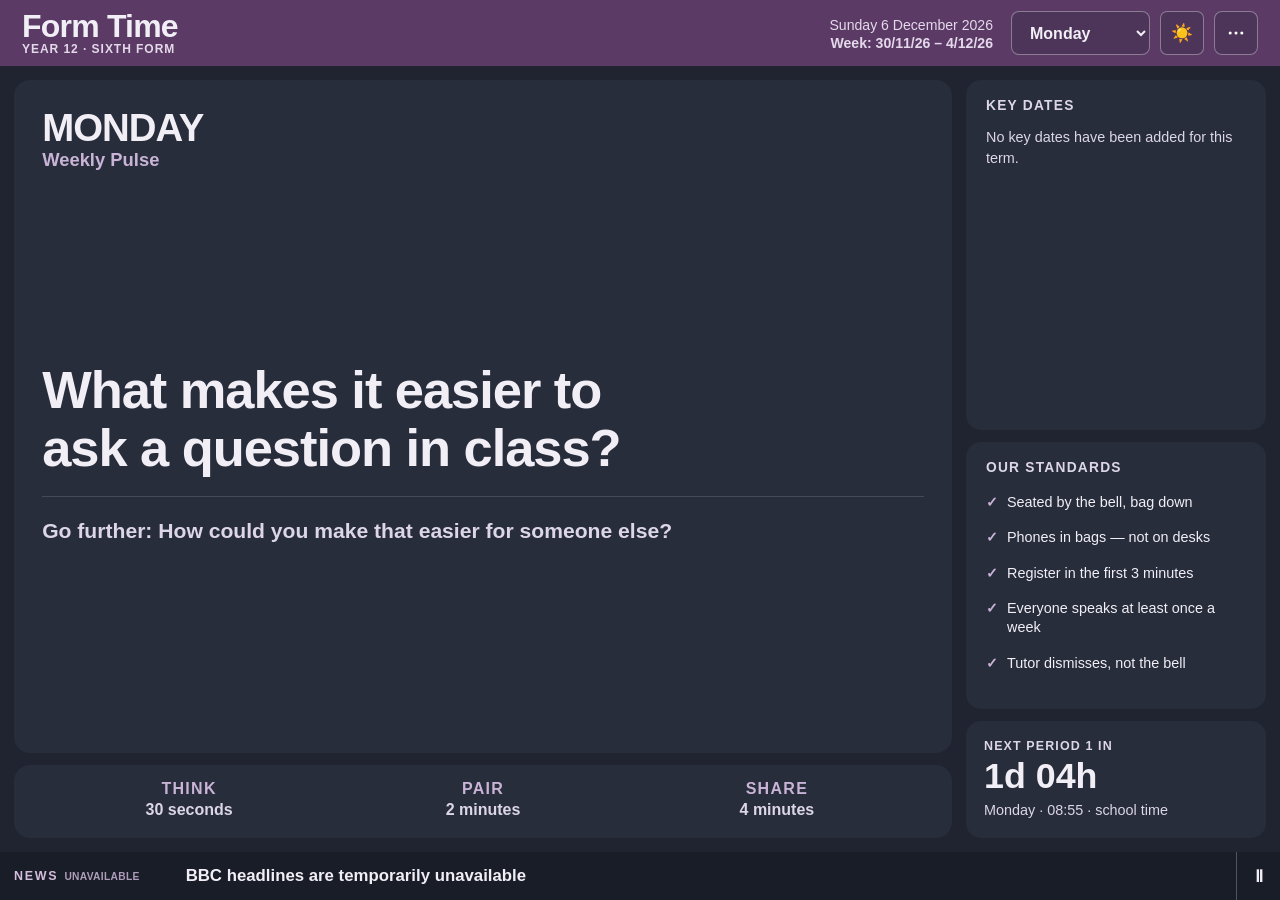
==== commit 021ca6cb: "Apply classroom display layout to form time" ====
--- a/index.html
+++ b/index.html
@@ -645,7 +645,7 @@
   .date-block { flex:1 1 100%; text-align:left; display:flex; gap:8px; align-items:baseline; flex-wrap:wrap; }
   #day-select { flex:1 1 170px; min-width:130px; }
   .timer-group { flex:0 0 auto; }
-  #sync-indicator { min-width:44px; min-height:44px; display:inline-flex!important; align-items:center; justify-content:center; }
+  #sync-indicator { min-width:44px; min-height:44px; align-items:center; justify-content:center; }
   #ticker-wrap { height:44px; }
   .ticker-label { padding:0 10px; }
   .ticker-item { font-size:.9rem; padding:0 20px; }
@@ -760,13 +760,13 @@
   .otd-text { font-size:.82rem; }
 }
 </style>
+<link rel="stylesheet" href="display.css">
 </head>
 <body>
 
 <!-- ══ HEADER ══ -->
 <header>
   <div class="hdr-left">
-    <div class="school-badge">Mayfield Grammar</div>
     <div>
       <div class="form-title">Form Time</div>
       <div class="year-label">YEAR 12 · SIXTH FORM</div>
@@ -785,15 +785,17 @@
       <option value="thursday">Thursday</option>
     </select>
     <span id="friday-status" class="day-select-status" hidden>Friday — lessons</span>
-    <div class="timer-group" role="group" aria-label="Starter timer">
-      <button id="timer-pill" type="button" onclick="toggleTimer(event)" aria-pressed="false" aria-label="Start or pause the starter timer">
-        <span aria-hidden="true">⏱</span><span id="timer-val">5:00</span>
+    <button class="hdr-btn" id="theme-btn" onclick="toggleTheme()" aria-label="Use light theme">🌙</button>
+    <div class="header-options">
+      <button class="options-button" id="options-button" type="button" aria-label="More options" aria-expanded="false" aria-controls="options-menu">
+        <svg aria-hidden="true" viewBox="0 0 24 24"><circle cx="5" cy="12" r="1.8"/><circle cx="12" cy="12" r="1.8"/><circle cx="19" cy="12" r="1.8"/></svg>
       </button>
-      <button class="timer-reset" type="button" onclick="resetTimer(event)" aria-label="Reset starter timer">↺</button>
-    </div>
-    <button class="hdr-btn" id="theme-btn" onclick="toggleTheme()" aria-label="Use light theme">🌙</button>
-    <span id="sync-indicator" role="status" aria-live="polite" aria-label="Cloud sync status" style="display:none;font-size:.78rem;font-weight:800;">SYNC</span>
-    <button class="hdr-btn" onclick="openEdit()">Edit</button>
+      <div class="options-menu" id="options-menu" hidden>
+        <span id="sync-indicator" role="status" aria-live="polite" aria-label="Cloud sync status" style="display:none;font-size:.78rem;font-weight:800;">SYNC</span>
+        <button type="button" id="refresh-news">Refresh news</button>
+        <button type="button" id="display-edit" onclick="openEdit()">Edit content</button>
+      </div>
+    </div>
   </div>
 </header>
 
@@ -812,16 +814,23 @@
 <main id="main">
   <div id="day-panel"></div>
 
-  <aside id="sidebar">
-    <div id="panel-dates" class="s-panel">
-      <h2 class="s-panel-hdr">Key Dates</h2>
-      <div id="asm-next"></div>
-      <ul class="date-list" id="dates-list"></ul>
-    </div>
-
-    <div id="panel-expect" class="s-panel">
-      <h2 class="s-panel-hdr">Our Standards</h2>
-      <div id="expect-list"></div>
+  <aside id="sidebar" aria-label="Also on today">
+    <div class="side-rotator" id="side-rotator">
+      <div id="panel-dates" class="s-panel">
+        <h2 class="s-panel-hdr">Key Dates</h2>
+        <div id="asm-next"></div>
+        <ul class="date-list" id="dates-list"></ul>
+      </div>
+
+      <div id="panel-expect" class="s-panel">
+        <h2 class="s-panel-hdr">Our Standards</h2>
+        <div id="expect-list"></div>
+      </div>
+    </div>
+    <div class="period-card" aria-live="off">
+      <h2 id="period-title">Period 1 begins in</h2>
+      <div class="period-time" id="period-countdown">--:--</div>
+      <div class="period-note" id="period-note">08:55 · school time</div>
     </div>
   </aside>
 </main>
@@ -2320,7 +2329,6 @@
   showingFridayNoForm=false;
   renderDay(e.target.value);
   if(e.target.value==='tuesday') fetchNews();
-  fetchOTD(e.target.value);
 });
 
 // ════════════════════════════════════════════════
@@ -2387,15 +2395,14 @@
   initDay();
   await pullFromGist();
   renderAll();
-  fetchOTD(currentDay());
   fetchNews();
 }
 init();
 
 setInterval(fetchNews,   600000);
-setInterval(()=>fetchOTD(currentDay()), 3600000);
 setInterval(updateHeader,  60000);
 setInterval(async()=>{ const ok=await pullFromGist(); if(ok) renderAll(); }, SYNC_POLL_MS);
 </script>
+<script src="display.js"></script>
 </body>
 </html>
--- a/display.css
+++ b/display.css
@@ -0,0 +1,216 @@
+/* Classroom display: Study Centre palette and one-screen layout. */
+:root {
+  --bg:#1f2430; --bg2:#272d3b; --surface:#272d3b; --surface2:#313849;
+  --text:#f1eef6; --text2:#dcd6e6; --accent:#c9b3d6; --accent2:#8c63a0;
+  --border:#454a59; --sidebar:#1f2430; --tag-bg:#313849; --otd-bg:#191d27;
+  --ticker-bg:#191d27; --ticker-fg:#f1eef6; --on-accent:#1f2430;
+  --input-bg:#313849; --input-bd:#6b6378; --modal-bg:#272d3b;
+  --task-bd:#8c63a0; --note-bg:rgba(140,99,160,.14); --note-bd:rgba(201,179,214,.28);
+  --shadow:rgba(4,6,12,.22); --focus:#f2b35b;
+  --header-start:#5b3a66; --header-mid:#5b3a66; --header-end:#5b3a66;
+  --header-text:#f1eef6; --header-muted:#e4d9ea; --header-accent:#e4d0ed;
+  --ticker-label-bg:#191d27; --card-start:#313849; --card-end:#313849;
+  --card-border:rgba(201,179,214,.15); --card-shadow:rgba(4,6,12,.12);
+}
+[data-theme="light"] {
+  --bg:#f1eef6; --bg2:#ffffff; --surface:#ffffff; --surface2:#f7f4f9;
+  --text:#1f2430; --text2:#4b4755; --accent:#674978; --accent2:#5b3a66;
+  --border:#d9d1e0; --sidebar:#f1eef6; --tag-bg:#f1eef6; --otd-bg:#f1eef6;
+  --ticker-bg:#272d3b; --ticker-fg:#ffffff; --on-accent:#ffffff;
+  --input-bg:#ffffff; --input-bd:#b4a5c0; --modal-bg:#ffffff;
+  --task-bd:#8c63a0; --note-bg:rgba(140,99,160,.08); --note-bd:rgba(91,58,102,.18);
+  --shadow:rgba(31,36,48,.1); --focus:#5b3a66;
+  --header-text:#ffffff; --header-muted:#eee5f0; --header-accent:#f1dff5;
+  --ticker-label-bg:#191d27; --card-start:#ffffff; --card-end:#ffffff;
+  --card-border:#e2dce7; --card-shadow:rgba(31,36,48,.08);
+}
+body { font-family:Calibri,Carlito,"Segoe UI",Arial,sans-serif; }
+body::before { display:none; }
+::selection { background:var(--accent2); color:#fff; }
+header { padding:15px 28px; border-bottom:0; background:#5b3a66; box-shadow:none; }
+.form-title { font-size:2.25rem; text-shadow:none; letter-spacing:-.025em; }
+.year-label,.purpose-line { color:#e4d9ea!important; }
+#date-display,#week-display { color:#e4d9ea!important; }
+#day-select,.day-select-status,.hdr-btn { border-color:rgba(255,255,255,.35); color:#f1eef6; background:rgba(31,36,48,.22); }
+#day-select option { color:#1f2430; }
+.hdr-btn:hover { border-color:#f1eef6; color:#f1eef6; }
+#sync-indicator { color:#f1eef6; }
+#ticker-wrap { height:48px; border:0; box-shadow:none; }
+.ticker-label { color:#d4bede; border-right:0; }
+.ticker-item { font-size:1.05rem; }
+#main { gap:20px; padding:20px; background:var(--bg); }
+#day-panel {
+  background:var(--surface); border-radius:18px; padding:28px 34px;
+  gap:20px; overflow-y:auto;
+}
+.day-header { border:0; padding:0; }
+.day-header::after { display:none; }
+.day-name { font-size:clamp(3rem,4.3vw,4.2rem); line-height:1.02; letter-spacing:-.025em; }
+.day-sub { color:var(--accent); font-size:clamp(1.2rem,1.8vw,1.6rem); margin-top:6px; }
+.activity-purpose { color:var(--text2); font-size:clamp(1.1rem,1.25vw,1.3rem); margin:0; }
+.micro-routine { border:0; border-radius:0; background:transparent; box-shadow:none; overflow:visible; }
+.routine-steps { border:0; border-radius:12px; overflow:hidden; background:var(--surface2); }
+.routine-step { padding:15px 12px; border-color:var(--border); }
+.step-name { color:var(--accent); }
+.step-time { color:var(--text2); }
+.prompt-card { padding:clamp(24px,3vw,38px) 4px 10px; }
+.prompt-kicker { display:inline-block; margin:0 0 18px; padding:7px 14px; border-radius:999px; background:rgba(140,99,160,.26); color:var(--accent); }
+.prompt-question { font-size:clamp(2rem,3vw,3.25rem); line-height:1.14; letter-spacing:-.02em; }
+.prompt-followup { font-size:clamp(1.1rem,1.4vw,1.35rem); border-color:var(--border); }
+.action-bar,.task-item,.note-box { background:var(--surface2); border:0; box-shadow:none; }
+.task-item:hover { transform:none; }
+.action-bar { margin-top:auto; padding:18px 20px; border-radius:12px; }
+.action-do { font-size:1.08rem; }
+.asm-box { background:var(--surface2); border:0; border-radius:12px; }
+.house-assembly-notice { background:var(--surface2); color:var(--text); }
+.no-form-time,.assembly-today { background:transparent; border:0; box-shadow:none; }
+.live-news-card { background:var(--surface2); box-shadow:none; border-radius:14px; }
+.live-news-card p { color:var(--text2); }
+.news-links { border:0; background:var(--surface2); }
+.news-link { border:1px solid var(--border); box-shadow:none; }
+#sidebar { width:330px; min-width:300px; align-self:flex-start; border:0; background:transparent; gap:12px; overflow:visible; }
+.s-panel { padding:18px 20px; border:0; border-radius:15px; background:var(--surface); }
+.s-panel-hdr { color:var(--text2); font-size:.86rem; letter-spacing:.09em; }
+.date-item,.exp-item { font-size:1.05rem; }
+#otd-bar { display:none; }
+.otd-bar-label { color:#c9b3d6; }
+.otd-bar-date,.otd-text { color:#e4d9ea; }
+.otd-bar-hdr,.otd-card { border-color:rgba(255,255,255,.12); }
+.word-launch { box-shadow:none; }
+/* One-screen classroom display. Secondary controls stay available in Options. */
+header { padding:10px 22px; }
+.form-title { font-size:2rem; }
+.year-label { font-size:.75rem; }
+.purpose-line { display:none; }
+.date-block { margin-right:8px; }
+.hdr-right { position:relative; }
+.header-options { position:relative; }
+.options-button {
+  min-width:44px; min-height:44px; padding:8px; display:grid; place-items:center;
+  border:1px solid rgba(255,255,255,.35); border-radius:8px; color:#fff;
+  background:rgba(31,36,48,.22); cursor:pointer;
+}
+.options-button svg { width:20px; height:20px; fill:currentColor; }
+.options-button:hover,.options-button[aria-expanded="true"] { background:rgba(31,36,48,.5); }
+.options-menu {
+  position:absolute; right:0; top:calc(100% + 8px); z-index:50; width:210px;
+  padding:10px; border:1px solid var(--border); border-radius:12px;
+  background:var(--surface); box-shadow:0 12px 28px rgba(0,0,0,.25);
+}
+.options-menu #sync-indicator { min-width:0; min-height:0; padding:8px 10px; color:var(--text); }
+.options-menu button {
+  width:100%; min-height:40px; padding:8px 10px; text-align:left;
+  border:0; border-radius:8px; background:transparent; color:var(--text);
+  font:inherit; font-size:.9rem; cursor:pointer;
+}
+.options-menu button:hover,.options-menu button:focus-visible { background:var(--surface2); }
+.options-menu button:disabled { opacity:.45; cursor:not-allowed; }
+body { min-height:100dvh; }
+#main { gap:14px; padding:14px; min-height:0; }
+#day-panel { align-self:stretch; max-height:100%; padding:20px 26px; gap:12px; overflow:auto; }
+.day-name { font-size:clamp(2.35rem,3vw,3.15rem); }
+.day-sub { font-size:1.15rem; margin-top:2px; }
+.activity-purpose,.question-category,.prompt-kicker,.action-bar { display:none; }
+.question-toolbar { position:absolute; top:20px; right:26px; justify-content:flex-end; margin:0; }
+.question-swap { min-height:38px; padding:6px 12px; font-size:.9rem; }
+.micro-routine { flex:1 1 auto; display:flex; flex-direction:column-reverse; justify-content:safe center; gap:18px; }
+#day-panel > [aria-live="polite"] { flex:1 1 auto; display:flex; min-height:0; }
+#day-panel > [aria-live="polite"] > .micro-routine { flex:1 1 auto; }
+#day-panel > .micro-routine,
+#day-panel > [aria-live="polite"] > .micro-routine { display:grid; grid-template-rows:minmax(0,1fr) auto; gap:16px; }
+#day-panel > .micro-routine > .prompt-card,
+#day-panel > [aria-live="polite"] > .micro-routine > .prompt-card { grid-row:1; align-self:center; }
+#day-panel > .micro-routine > .routine-steps,
+#day-panel > [aria-live="polite"] > .micro-routine > .routine-steps { grid-row:2; }
+/* One focused question surface and a compact routine strip. */
+#day-panel:has(.activity-question-card) { padding:0; gap:12px; background:transparent; border-radius:0; overflow:hidden; }
+#day-panel > [aria-live="polite"]:has(.activity-question-card) { flex-direction:column; gap:12px; }
+.activity-question-card {
+  flex:1 1 auto; min-height:0; display:flex; flex-direction:column;
+  padding:clamp(20px,2.2vw,34px); border-radius:16px; background:var(--surface); overflow:auto;
+}
+.activity-question-head { display:flex; justify-content:space-between; align-items:flex-start; gap:20px; }
+.activity-question-head .question-toolbar { position:static; }
+.activity-question-head .day-header { flex:1 1 auto; }
+.activity-question-card .prompt-card {
+  flex:1 1 auto; min-height:0; display:flex; flex-direction:column;
+  justify-content:safe center; padding:16px 0 4px;
+}
+.activity-question-card .prompt-question { max-width:100%; }
+.activity-steps-card {
+  flex:0 0 auto; padding:13px clamp(20px,2.2vw,34px) 17px;
+  border-radius:16px; background:var(--surface);
+}
+.activity-steps-card .routine-steps { border:0; }
+.activity-steps-card .routine-step { padding:2px 5px; }
+.activity-question-head .word-launch-wrap { align-self:flex-start; }
+.prompt-card,.debate-prompt { padding:0; }
+.prompt-question,.debate-prompt .prompt-question { font-size:clamp(2.2rem,4.1vw,5rem); line-height:1.1; }
+.prompt-followup,.debate-prompt .prompt-followup { margin-top:20px; padding-top:18px; font-size:clamp(1.15rem,1.65vw,1.7rem); max-width:none; }
+.routine-steps { background:transparent; border-top:1px solid var(--border); border-radius:0; }
+.routine-step { padding:14px 5px 0; border:0; }
+.step-name { font-size:clamp(1rem,1.1vw,1.25rem); }
+.step-time { font-size:clamp(1rem,1.1vw,1.25rem); }
+#sidebar { width:300px; min-width:280px; max-height:100%; align-self:stretch; display:flex; flex-direction:column; gap:12px; overflow:visible; background:transparent; border-radius:0; }
+.side-rotator { flex:1 1 auto; min-height:0; display:flex; flex-direction:column; gap:12px; }
+#sidebar .s-panel { flex:1 1 0; min-height:0; overflow:auto; }
+#sidebar #panel-dates { flex-grow:1.15; }
+#sidebar #panel-expect { flex-grow:.85; }
+.s-panel-hdr { margin-bottom:10px; }
+.date-list { gap:5px; }
+.date-item,.exp-item { font-size:clamp(.9rem,1vw,1.02rem); line-height:1.35; }
+.asm-box { padding:8px 10px; }
+.asm-lbl { font-size:.7rem; }
+.asm-txt { font-size:.93rem; }
+.asm-wc { font-size:.78rem; }
+.period-card { flex:0 0 auto; padding:18px; border-radius:15px; background:var(--surface); }
+.period-card h2 { color:var(--text2); font-size:.78rem; text-transform:uppercase; letter-spacing:.09em; }
+.period-time { margin-top:6px; font-size:clamp(2rem,2.8vw,2.7rem); line-height:1; font-weight:900; font-variant-numeric:tabular-nums; color:var(--text); }
+.period-note { margin-top:6px; color:var(--text2); font-size:.9rem; line-height:1.3; }
+#ticker-wrap { order:3; height:48px; flex-shrink:0; }
+.ticker-label { font-size:.78rem; }
+.tuesday-grid { grid-template-columns:minmax(0,1fr) minmax(0,1fr); gap:14px; }
+.live-news-card { min-height:0; padding:20px; }
+.live-news-card h2 { font-size:clamp(1.5rem,2.2vw,2.25rem); }
+.live-news-card p { margin:10px 0 14px; font-size:.92rem; }
+.news-links { padding:10px; }
+.news-links-list { grid-template-columns:repeat(3,minmax(0,1fr)); }
+.news-link { font-size:.86rem; padding:8px; }
+@media (max-height:800px) and (min-width:1024px) {
+  #main { padding:10px; gap:10px; }
+  #day-panel { padding:15px 20px; gap:8px; }
+  .prompt-question,.debate-prompt .prompt-question { font-size:clamp(2.4rem,4vw,3.3rem); }
+  .prompt-followup,.debate-prompt .prompt-followup { font-size:clamp(1.15rem,1.7vw,1.5rem); }
+  .period-card { padding:12px 16px; }
+  .side-rotator { min-height:0; }
+  .s-panel { padding:12px 16px; }
+}
+@media (max-width:1023px) {
+  #main { display:block; overflow:visible; padding:16px; }
+  #day-panel { min-height:52vh; padding:25px; margin-bottom:16px; overflow:visible; }
+  #sidebar { width:100%; min-width:0; display:grid; grid-template-columns:minmax(0,1fr) minmax(240px,.4fr); align-self:auto; overflow:visible; }
+  .side-rotator { min-height:220px; }
+  .period-card { align-self:start; }
+  .s-panel { border:0; }
+}
+@media (max-width:640px) {
+  header { padding:10px 14px; }
+  #main { padding:10px; }
+  #day-panel { min-height:0; padding:20px 18px; margin-bottom:10px; border-radius:14px; }
+  #day-panel:has(.activity-question-card) { padding:0; }
+  .activity-question-card { padding:20px 18px; }
+  .activity-question-head { display:block; }
+  .activity-question-head .question-toolbar { margin-top:12px; }
+  .activity-steps-card { padding:12px 14px; }
+  #sidebar { display:block; border-radius:14px; }
+  .side-rotator { display:block; min-height:0; margin-bottom:10px; }
+  #sidebar .s-panel { min-height:0; padding:16px 18px; margin-bottom:10px; border-radius:14px; }
+  .question-toolbar { position:static; margin:0; }
+  .routine-step { padding:10px 6px; }
+  .prompt-card { padding:0; }
+  .prompt-question { font-size:clamp(1.7rem,7vw,2.4rem); }
+  .tuesday-grid { display:block; }
+  .tuesday-grid > * { margin-bottom:10px; }
+  .news-links-list { display:grid; grid-template-columns:1fr; }
+  #otd-bar { display:none; }
+}
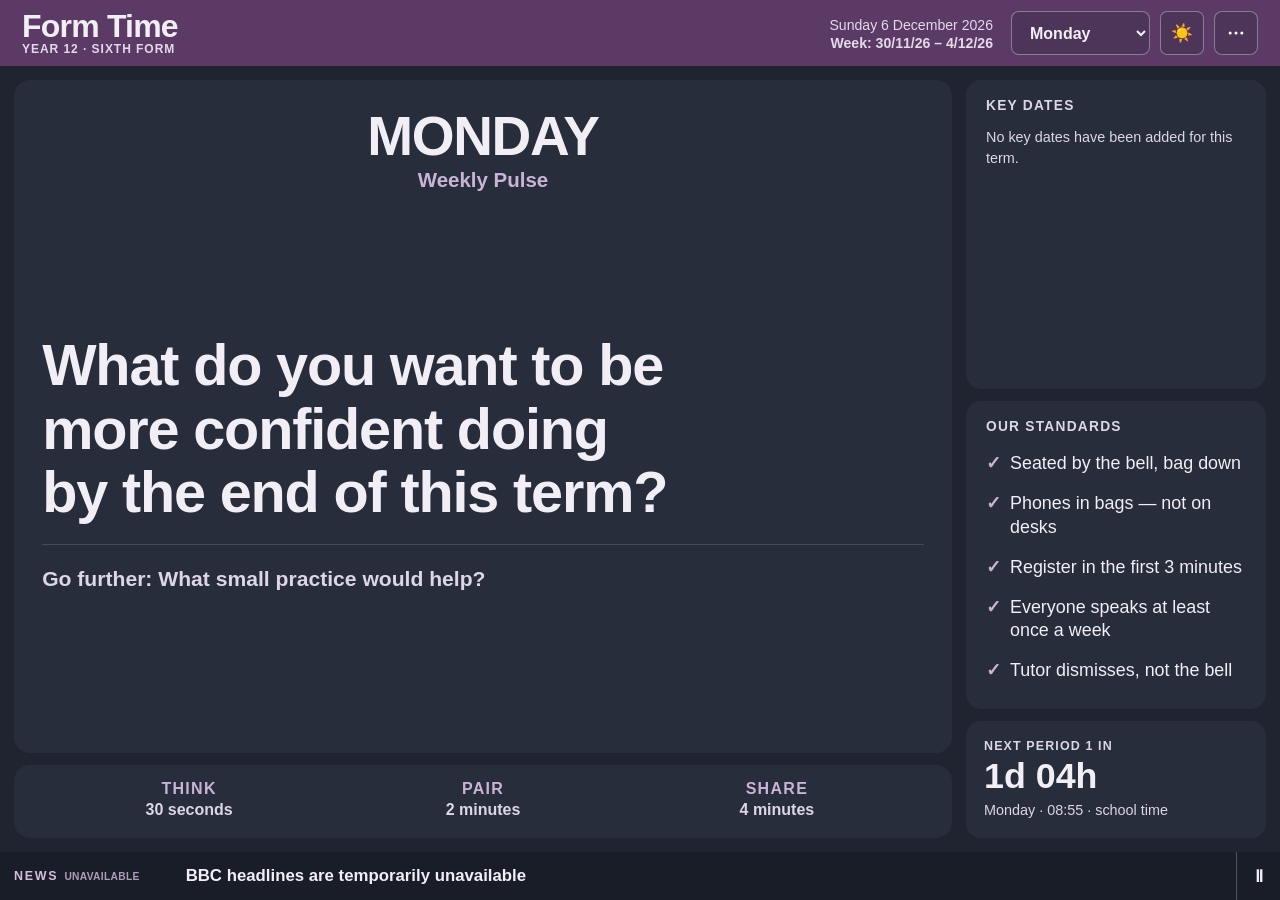
==== commit e45bb943: "Rotate weekly quick challenges and widen Wednesday questions" ====
--- a/index.html
+++ b/index.html
@@ -953,14 +953,9 @@
     <hr class="em-div">
 
     <div class="em-s">
-      <label class="em-lbl" for="ed-challenge-title">Thursday: Quick Challenge title</label>
-      <input class="em-in" id="ed-challenge-title">
-      <label class="em-lbl" for="ed-challenge-scenario" style="margin-top:8px;display:block">Scenario</label>
-      <textarea class="em-ta" id="ed-challenge-scenario" rows="3"></textarea>
-      <label class="em-lbl" for="ed-challenge-question" style="margin-top:8px;display:block">Main question</label>
-      <input class="em-in" id="ed-challenge-question">
-      <label class="em-lbl" for="ed-challenge-followup" style="margin-top:8px;display:block">Optional follow-up</label>
-      <input class="em-in" id="ed-challenge-followup">
+      <label class="em-lbl" for="ed-challenge-rotation">Thursday: rotating Quick Challenges</label>
+      <textarea class="em-ta" id="ed-challenge-rotation" rows="10"></textarea>
+      <span style="font-size:.82rem;color:var(--text2);margin-top:4px;display:block">One per line: title | scenario | question | follow-up. The next entry appears each week, then the list repeats. No student login or paper is needed.</span>
     </div>
 
       </div>
@@ -1157,6 +1152,24 @@
   {theme:"Looking ahead",question:"What would make the next month feel purposeful?",followUp:"Which step could begin this week?"}
 ];
 const PULSE_START_WEEK=new Date(2026,8,21);
+const CHALLENGE_ROTATION=[
+  {title:"The Sixth-Form Survival Guide",scenario:"A new student asks your group how to settle in and succeed.",question:"What are the three most useful pieces of advice you would give them?",followUp:"Which piece of advice matters most — and why?"},
+  {title:"Two Deadlines",scenario:"Two assignments are due on the same day, and you have a commitment after school.",question:"How would you decide what to do first?",followUp:"What would you communicate early?"},
+  {title:"Feedback You Disagree With",scenario:"A teacher's feedback surprises you because you thought your work met the brief.",question:"How could you make use of that feedback?",followUp:"What question would you ask the teacher?"},
+  {title:"The Study Group",scenario:"Your study group keeps drifting into chat rather than revision.",question:"How would you make the next meeting useful?",followUp:"How could you raise it without blaming anyone?"},
+  {title:"An Unchecked Claim",scenario:"A striking claim appears in a group chat with no source attached.",question:"What would you check before passing it on?",followUp:"When is it better not to share?"},
+  {title:"A Missed Deadline",scenario:"You realise tonight that you cannot finish a task due tomorrow.",question:"What is the most responsible next step?",followUp:"What could prevent this happening again?"},
+  {title:"Competing Priorities",scenario:"A club, a friend and an assignment all need your time this week.",question:"What would you protect, postpone or ask for help with?",followUp:"How would you explain your decision?"},
+  {title:"A Quiet Teammate",scenario:"One person has not spoken while others dominate a group discussion.",question:"How could you invite their view without putting them on the spot?",followUp:"What could the whole group change?"},
+  {title:"Changing Your Mind",scenario:"You hear a strong argument against an opinion you shared yesterday.",question:"When is changing your mind a strength?",followUp:"What evidence would make you reconsider?"},
+  {title:"A Difficult Joke",scenario:"A friend makes a joke that another student finds upsetting.",question:"How would you respond in the moment?",followUp:"What might need a private conversation later?"},
+  {title:"Starting Revision",scenario:"A test is three weeks away and you only have short gaps to prepare.",question:"Which small action would help most this week?",followUp:"How would you know it was working?"},
+  {title:"Choosing Evidence",scenario:"Two websites give different answers to the same question.",question:"How would you decide which one to trust?",followUp:"What would you do if neither is reliable?"},
+  {title:"Independent Study",scenario:"You have a free study period but no urgent task to finish.",question:"What would make that time genuinely useful?",followUp:"What would you do in the first five minutes?"},
+  {title:"A Group Decision",scenario:"Your group must choose one idea, but nobody agrees.",question:"How would you reach a fair decision in five minutes?",followUp:"How would you include a quieter voice?"},
+  {title:"Asking for Help",scenario:"You do not understand a topic, but everyone else seems confident.",question:"What is the best way to ask for help?",followUp:"What could you say to make your question specific?"},
+  {title:"One More Commitment",scenario:"You are invited to take on something interesting during a busy week.",question:"How would you decide whether to say yes?",followUp:"What would you need to give up?"}
+];
 const RETIRED_WEEKLY_PULSES=[
   {wc:"2026-09-21",question:"What is starting to work well for you in sixth form, and what still feels difficult?",followUp:"What could you try this week, or ask your tutor for help with?"},
   {wc:"2026-09-28",question:"Which part of your week is taking more time or energy than it should?",followUp:"What is one change you could test this week?"},
@@ -1187,6 +1200,7 @@
   },
   pulseRotation:PULSE_ROTATION,
   weeklyPulses:[],
+  challengeRotation:CHALLENGE_ROTATION,
   newsPrompt:{
     question:"What happened, and why is it news today?",
     followUp:"What would you want to know next?"
@@ -1315,6 +1329,28 @@
      raw.pulse.question!==DEFAULTS.pulse.question){
     state.pulseRotation[0]={theme:"Check in",question:raw.pulse.question,followUp:String(raw.pulse.followUp||'')};
   }
+  const incomingChallenges=Array.isArray(raw.challengeRotation)?raw.challengeRotation:DEFAULTS.challengeRotation;
+  state.challengeRotation=incomingChallenges
+    .filter(item=>item&&typeof item.question==='string'&&item.question.trim())
+    .map(item=>({
+      title:String(item.title||'Quick Challenge').trim(),
+      scenario:String(item.scenario||'').trim(),
+      question:item.question.trim(),
+      followUp:String(item.followUp||'').trim()
+    }));
+  if(!state.challengeRotation.length) state.challengeRotation=clone(DEFAULTS.challengeRotation);
+  // An older tutor-edited single challenge becomes part of the rotation.
+  const legacyChallenge=raw.challenge;
+  if(!Array.isArray(raw.challengeRotation)&&legacyChallenge?.question?.trim()&&
+     ['title','scenario','question','followUp'].some(key=>
+       String(legacyChallenge[key]||'').trim()!==String(DEFAULTS.challenge[key]||'').trim())){
+    state.challengeRotation[0]={
+      title:String(legacyChallenge.title||'Quick Challenge').trim(),
+      scenario:String(legacyChallenge.scenario||'').trim(),
+      question:legacyChallenge.question.trim(),
+      followUp:String(legacyChallenge.followUp||'').trim()
+    };
+  }
   const incomingBank=Array.isArray(raw.questionBank)?raw.questionBank:DEFAULTS.questionBank;
   state.questionBank=incomingBank
     .filter(item=>item&&typeof item.q==='string'&&item.q.trim())
@@ -1699,13 +1735,16 @@
     </div>`;
 }
 
+function rotationIndexForWeek(date,length){
+  const weeksSinceStart=Math.round((mondayOf(date)-PULSE_START_WEEK)/604800000);
+  return ((weeksSinceStart%length)+length)%length;
+}
+
 function renderPulse(){
-  const monday=mondayOf(new Date());
+  const monday=mondayOf(contentDateForDay('monday'));
   const weekKey=isoDate(monday);
-  const weeksSinceStart=Math.round((monday-PULSE_START_WEEK)/604800000);
   const rotation=S.pulseRotation?.length?S.pulseRotation:DEFAULTS.pulseRotation;
-  const rotationIndex=((weeksSinceStart%rotation.length)+rotation.length)%rotation.length;
-  const pulse=(S.weeklyPulses||[]).find(p=>p.wc===weekKey)||rotation[rotationIndex];
+  const pulse=(S.weeklyPulses||[]).find(p=>p.wc===weekKey)||rotation[rotationIndexForWeek(monday,rotation.length)];
   return `
     <div class="day-header">
       <h1 class="day-name">Monday</h1>
@@ -1806,7 +1845,8 @@
 }
 
 function renderChallenge(day){
-  const challenge=S.challenge||DEFAULTS.challenge;
+  const rotation=S.challengeRotation?.length?S.challengeRotation:DEFAULTS.challengeRotation;
+  const challenge=rotation[rotationIndexForWeek(contentDateForDay(day),rotation.length)];
   return `
     <div class="day-header">
       <h1 class="day-name">${cap(day)}</h1>
@@ -1821,7 +1861,7 @@
       </div>
       <div class="prompt-card">
         <div class="prompt-kicker">${esc(challenge.title)}</div>
-        <div class="scenario">${esc(challenge.scenario)}</div>
+        ${challenge.scenario?`<div class="scenario">${esc(challenge.scenario)}</div>`:''}
         <div class="prompt-question">${esc(challenge.question)}</div>
         ${challenge.followUp?`<div class="prompt-followup"><strong>Go further:</strong> ${esc(challenge.followUp)}</div>`:''}
       </div>
@@ -2029,11 +2069,8 @@
   const news=S.newsPrompt||DEFAULTS.newsPrompt;
   document.getElementById('ed-news-question').value=news.question||'';
   document.getElementById('ed-news-followup').value=news.followUp||'';
-  const challenge=S.challenge||DEFAULTS.challenge;
-  document.getElementById('ed-challenge-title').value=challenge.title||'';
-  document.getElementById('ed-challenge-scenario').value=challenge.scenario||'';
-  document.getElementById('ed-challenge-question').value=challenge.question||'';
-  document.getElementById('ed-challenge-followup').value=challenge.followUp||'';
+  document.getElementById('ed-challenge-rotation').value=(S.challengeRotation||DEFAULTS.challengeRotation)
+    .map(item=>`${item.title||''} | ${item.scenario||''} | ${item.question} | ${item.followUp||''}`).join('\n');
   const p=S.panels||DEFAULTS.panels;
   document.getElementById('tog-ticker').checked=p.ticker!==false;
   document.getElementById('tog-dates').checked=p.dates!==false;
@@ -2103,12 +2140,12 @@
     question:document.getElementById('ed-news-question').value.trim(),
     followUp:document.getElementById('ed-news-followup').value.trim()
   };
-  S.challenge={
-    title:document.getElementById('ed-challenge-title').value.trim(),
-    scenario:document.getElementById('ed-challenge-scenario').value.trim(),
-    question:document.getElementById('ed-challenge-question').value.trim(),
-    followUp:document.getElementById('ed-challenge-followup').value.trim()
-  };
+  S.challengeRotation=document.getElementById('ed-challenge-rotation').value.split('\n')
+    .map(line=>line.trim()).filter(Boolean)
+    .map(line=>{ const parts=line.split('|').map(part=>part.trim());
+      return parts.length<3?null:{title:parts[0]||'Quick Challenge',scenario:parts[1],question:parts[2],followUp:parts.slice(3).join(' | ')};
+    }).filter(item=>item&&item.question);
+  if(!S.challengeRotation.length) S.challengeRotation=clone(DEFAULTS.challengeRotation);
   S.panels={
     ticker:document.getElementById('tog-ticker').checked,
     dates:document.getElementById('tog-dates').checked,
--- a/display.css
+++ b/display.css
@@ -108,8 +108,8 @@
 body { min-height:100dvh; }
 #main { gap:14px; padding:14px; min-height:0; }
 #day-panel { align-self:stretch; max-height:100%; padding:20px 26px; gap:12px; overflow:auto; }
-.day-name { font-size:clamp(2.35rem,3vw,3.15rem); }
-.day-sub { font-size:1.15rem; margin-top:2px; }
+.day-name { font-size:clamp(3rem,4.3vw,4.2rem); }
+.day-sub { font-size:clamp(1.2rem,1.6vw,1.45rem); margin-top:4px; }
 .activity-purpose,.question-category,.prompt-kicker,.action-bar { display:none; }
 .question-toolbar { position:absolute; top:20px; right:26px; justify-content:flex-end; margin:0; }
 .question-swap { min-height:38px; padding:6px 12px; font-size:.9rem; }
@@ -129,23 +129,24 @@
   flex:1 1 auto; min-height:0; display:flex; flex-direction:column;
   padding:clamp(20px,2.2vw,34px); border-radius:16px; background:var(--surface); overflow:auto;
 }
-.activity-question-head { display:flex; justify-content:space-between; align-items:flex-start; gap:20px; }
-.activity-question-head .question-toolbar { position:static; }
-.activity-question-head .day-header { flex:1 1 auto; }
+.activity-question-head { position:relative; display:flex; flex-direction:column; align-items:center; gap:12px; }
+.activity-question-head .day-header { width:100%; text-align:center; }
+.activity-question-head .question-toolbar { position:absolute; top:10px; right:0; }
+.activity-question-head .word-launch-wrap { position:static; align-self:center; }
 .activity-question-card .prompt-card {
   flex:1 1 auto; min-height:0; display:flex; flex-direction:column;
   justify-content:safe center; padding:16px 0 4px;
 }
 .activity-question-card .prompt-question { max-width:100%; }
+.activity-question-card .debate-prompt .prompt-question { width:100%; max-width:none; text-wrap:wrap; }
 .activity-steps-card {
   flex:0 0 auto; padding:13px clamp(20px,2.2vw,34px) 17px;
   border-radius:16px; background:var(--surface);
 }
 .activity-steps-card .routine-steps { border:0; }
 .activity-steps-card .routine-step { padding:2px 5px; }
-.activity-question-head .word-launch-wrap { align-self:flex-start; }
 .prompt-card,.debate-prompt { padding:0; }
-.prompt-question,.debate-prompt .prompt-question { font-size:clamp(2.2rem,4.1vw,5rem); line-height:1.1; }
+.prompt-question,.debate-prompt .prompt-question { font-size:clamp(2.5rem,4.5vw,5rem); line-height:1.1; }
 .prompt-followup,.debate-prompt .prompt-followup { margin-top:20px; padding-top:18px; font-size:clamp(1.15rem,1.65vw,1.7rem); max-width:none; }
 .routine-steps { background:transparent; border-top:1px solid var(--border); border-radius:0; }
 .routine-step { padding:14px 5px 0; border:0; }
@@ -154,8 +155,11 @@
 #sidebar { width:300px; min-width:280px; max-height:100%; align-self:stretch; display:flex; flex-direction:column; gap:12px; overflow:visible; background:transparent; border-radius:0; }
 .side-rotator { flex:1 1 auto; min-height:0; display:flex; flex-direction:column; gap:12px; }
 #sidebar .s-panel { flex:1 1 0; min-height:0; overflow:auto; }
-#sidebar #panel-dates { flex-grow:1.15; }
-#sidebar #panel-expect { flex-grow:.85; }
+#sidebar #panel-dates { flex-grow:1; }
+#sidebar #panel-expect { flex-grow:1; display:flex; flex-direction:column; }
+#sidebar #panel-expect.hidden { display:none; }
+#expect-list { flex:1; display:flex; flex-direction:column; justify-content:space-evenly; }
+#expect-list .exp-item { padding:8px 0; font-size:clamp(1.1rem,1.4vw,1.22rem); line-height:1.32; }
 .s-panel-hdr { margin-bottom:10px; }
 .date-list { gap:5px; }
 .date-item,.exp-item { font-size:clamp(.9rem,1vw,1.02rem); line-height:1.35; }
@@ -169,21 +173,37 @@
 .period-note { margin-top:6px; color:var(--text2); font-size:.9rem; line-height:1.3; }
 #ticker-wrap { order:3; height:48px; flex-shrink:0; }
 .ticker-label { font-size:.78rem; }
-.tuesday-grid { grid-template-columns:minmax(0,1fr) minmax(0,1fr); gap:14px; }
+.tuesday-grid { flex:1 1 auto; min-height:0; grid-template-columns:minmax(0,1fr) minmax(0,1fr); grid-template-rows:minmax(0,1fr) auto; gap:14px; align-items:stretch; }
+#day-panel > .day-header { text-align:center; }
+.tuesday-grid .micro-routine { align-self:stretch; }
 .live-news-card { min-height:0; padding:20px; }
 .live-news-card h2 { font-size:clamp(1.5rem,2.2vw,2.25rem); }
 .live-news-card p { margin:10px 0 14px; font-size:.92rem; }
 .news-links { padding:10px; }
 .news-links-list { grid-template-columns:repeat(3,minmax(0,1fr)); }
 .news-link { font-size:.86rem; padding:8px; }
+.assembly-day { font-size:clamp(2.7rem,4.3vw,4rem); line-height:1; letter-spacing:-.025em; margin-bottom:16px; }
+.no-form-time .day-name { font-size:clamp(3rem,4.3vw,4.2rem); }
 @media (max-height:800px) and (min-width:1024px) {
   #main { padding:10px; gap:10px; }
   #day-panel { padding:15px 20px; gap:8px; }
-  .prompt-question,.debate-prompt .prompt-question { font-size:clamp(2.4rem,4vw,3.3rem); }
+  .prompt-question,.debate-prompt .prompt-question { font-size:clamp(2.6rem,4.3vw,3.8rem); }
   .prompt-followup,.debate-prompt .prompt-followup { font-size:clamp(1.15rem,1.7vw,1.5rem); }
   .period-card { padding:12px 16px; }
   .side-rotator { min-height:0; }
-  .s-panel { padding:12px 16px; }
+  #sidebar .s-panel { padding:8px 14px; }
+  .s-panel-hdr { margin-bottom:6px; }
+  .date-list { gap:2px; }
+  .asm-box { padding:6px 8px; }
+  #expect-list .exp-item { padding:4px 0; }
+  #day-panel:has(.tuesday-grid) { padding:10px 20px; gap:6px; }
+  .tuesday-grid { gap:10px; }
+  .tuesday-grid .prompt-question { font-size:clamp(2.4rem,3.5vw,3rem); }
+  .tuesday-grid .prompt-followup { margin-top:10px; padding-top:10px; font-size:1.2rem; }
+  .tuesday-grid .routine-step { padding-top:8px; }
+  .tuesday-grid .news-links { padding:8px; }
+  .tuesday-grid .news-links h2 { margin-bottom:6px; }
+  .tuesday-grid .news-link { padding:6px 8px; }
 }
 @media (max-width:1023px) {
   #main { display:block; overflow:visible; padding:16px; }
@@ -199,8 +219,8 @@
   #day-panel { min-height:0; padding:20px 18px; margin-bottom:10px; border-radius:14px; }
   #day-panel:has(.activity-question-card) { padding:0; }
   .activity-question-card { padding:20px 18px; }
-  .activity-question-head { display:block; }
-  .activity-question-head .question-toolbar { margin-top:12px; }
+  .activity-question-head .question-toolbar { position:static; margin-top:4px; }
+  .activity-question-head .word-launch-wrap { align-self:stretch; }
   .activity-steps-card { padding:12px 14px; }
   #sidebar { display:block; border-radius:14px; }
   .side-rotator { display:block; min-height:0; margin-bottom:10px; }
@@ -209,6 +229,9 @@
   .routine-step { padding:10px 6px; }
   .prompt-card { padding:0; }
   .prompt-question { font-size:clamp(1.7rem,7vw,2.4rem); }
+  .day-name { font-size:clamp(2.7rem,11vw,3.5rem); }
+  #expect-list { gap:8px; }
+  #expect-list .exp-item { font-size:1.05rem; }
   .tuesday-grid { display:block; }
   .tuesday-grid > * { margin-bottom:10px; }
   .news-links-list { display:grid; grid-template-columns:1fr; }
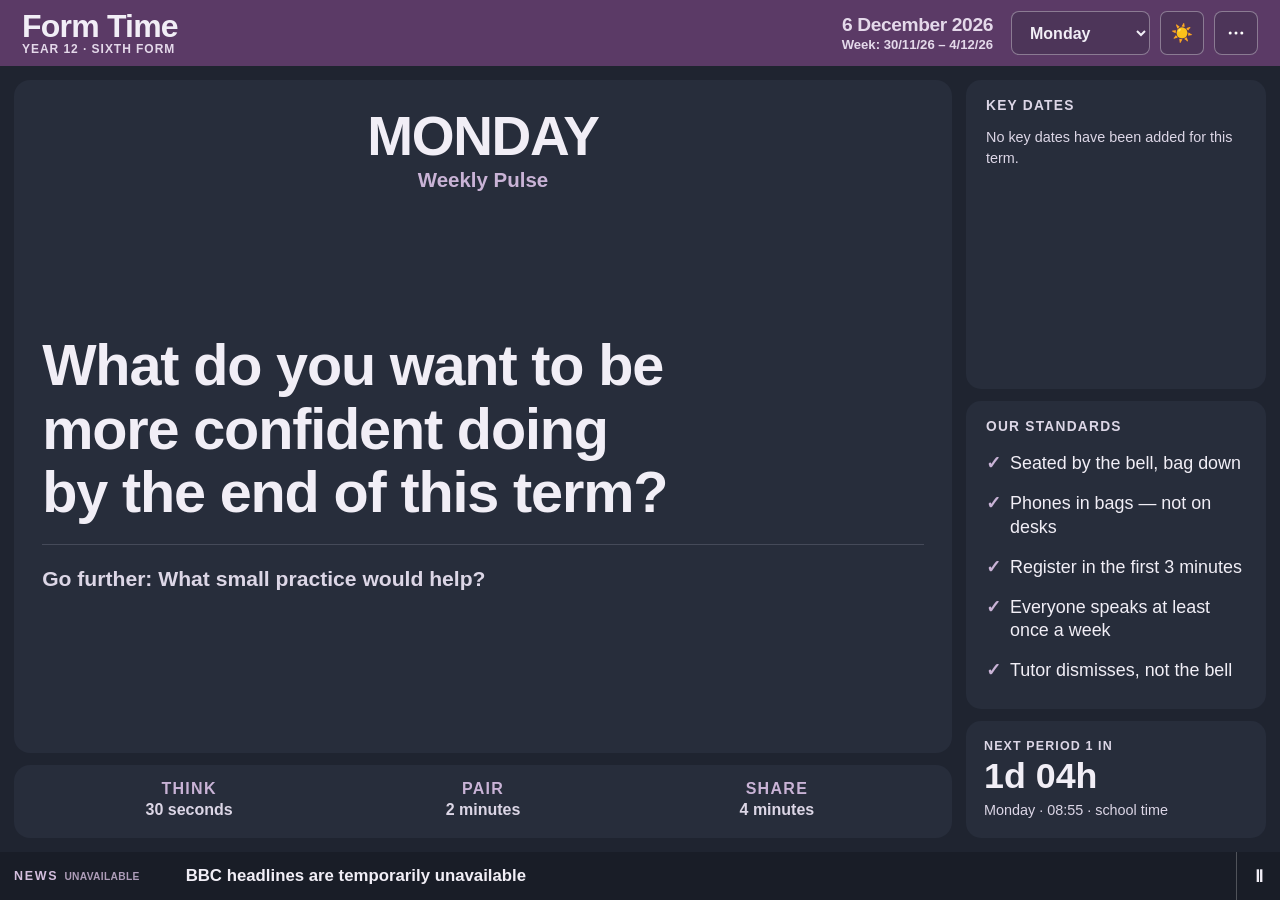
==== commit 755b53c6: "Enlarge and simplify Form Time header date" ====
--- a/index.html
+++ b/index.html
@@ -1425,7 +1425,7 @@
 function currentDay(){ return showingFridayNoForm?'friday':document.getElementById('day-select').value; }
 function updateHeader(){
   document.getElementById('date-display').textContent=
-    new Date().toLocaleDateString('en-GB',{weekday:'long',day:'numeric',month:'long',year:'numeric'});
+    new Date().toLocaleDateString('en-GB',{day:'numeric',month:'long',year:'numeric'});
   const label=(S.week&&S.week.trim())?S.week.trim():autoWeekLabel();
   document.getElementById('week-display').textContent='Week: '+label;
 }
--- a/display.css
+++ b/display.css
@@ -82,7 +82,9 @@
 .form-title { font-size:2rem; }
 .year-label { font-size:.75rem; }
 .purpose-line { display:none; }
-.date-block { margin-right:8px; }
+.date-block { margin-right:8px; display:flex; flex-direction:column; gap:2px; }
+#date-display { font-size:clamp(1.15rem,1.5vw,1.45rem); line-height:1.1; font-weight:850; letter-spacing:-.02em; white-space:nowrap; }
+#week-display { font-size:.82rem; line-height:1.2; font-weight:700; white-space:nowrap; }
 .hdr-right { position:relative; }
 .header-options { position:relative; }
 .options-button {
@@ -215,6 +217,9 @@
 }
 @media (max-width:640px) {
   header { padding:10px 14px; }
+  .date-block { display:block; margin-right:0; }
+  #date-display { font-size:1.18rem; white-space:normal; }
+  #week-display { font-size:.76rem; white-space:normal; }
   #main { padding:10px; }
   #day-panel { min-height:0; padding:20px 18px; margin-bottom:10px; border-radius:14px; }
   #day-panel:has(.activity-question-card) { padding:0; }
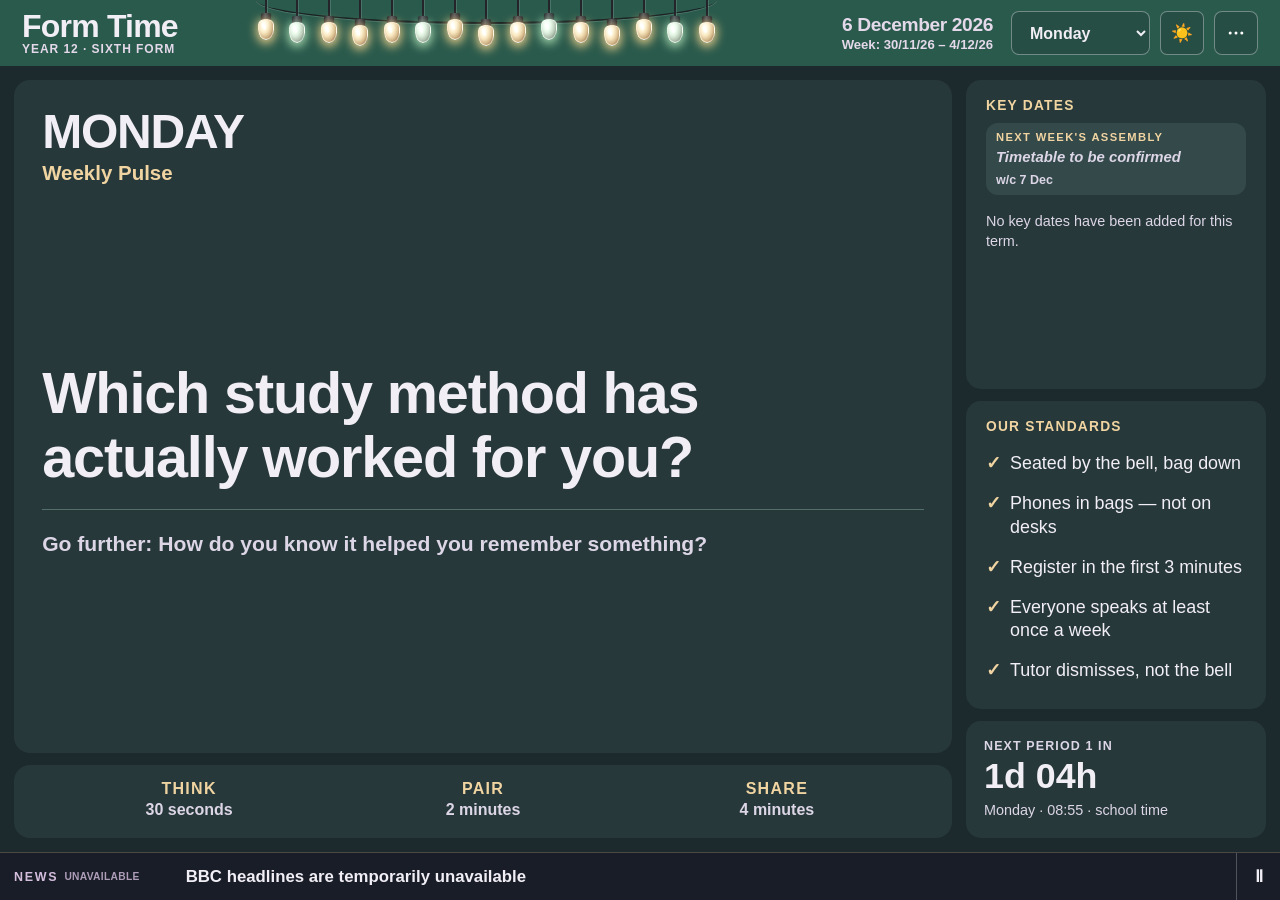
==== commit 9c8acfb6: "Schedule Term 2 activities and Evergreen December theme Plan weekly activities from 4 November, mark" ====
--- a/index.html
+++ b/index.html
@@ -1177,6 +1177,44 @@
   {wc:"2026-10-12",question:"Which sixth-form routine would you like to strengthen before half term?",followUp:"What would a realistic first step look like?"},
   {wc:"2026-10-19",question:"What have you learned about how you work best this half term?",followUp:"What will you keep or change after the break?"}
 ];
+// Term 2 is scheduled in the page itself, so every device sees the same week.
+// Tutor-edited entries in the shared Gist take precedence where present.
+const TERM2_PLAN={
+  "2026-11-02":{
+    question:"What should you keep — or change — from your first half term?",followUp:"Which one change could you test this week?",
+    challenge:{title:"A fresh start",scenario:"You want this half term to feel more manageable than the last.",question:"Which one habit would you change first?",followUp:"How will you know whether it helps?"}
+  },
+  "2026-11-09":{
+    pulse:{theme:"Looking ahead",question:"What is one thing you want to improve this week?",followUp:"What is one action you could take today?"},
+    question:"Should schools teach practical life skills at the expense of academic content?",followUp:"Which subject or topic would you reduce to make room?",
+    challenge:{title:"Two deadlines",scenario:"Two assignments are due on the same day, and you have a commitment after school.",question:"How would you decide what to do first?",followUp:"What would you communicate early?"}
+  },
+  "2026-11-16":{
+    pulse:{theme:"Learning",question:"What feedback have you acted on recently?",followUp:"What difference did it make?"},
+    question:"Are exams the fairest way to show what someone knows?",followUp:"What would a fair alternative need to measure?",
+    challenge:{title:"Useful feedback",scenario:"A teacher’s feedback surprises you because you thought your work met the brief.",question:"What question could you ask to make the feedback useful?",followUp:"How would you use the answer next time?"}
+  },
+  "2026-11-23":{
+    question:"Should people be expected to check a claim before sharing it?",followUp:"How much checking is reasonable in an ordinary group chat?",
+    challenge:{title:"Two sources",scenario:"Two websites give different answers to the same question.",question:"How would you decide which one to trust?",followUp:"What would you do if neither is reliable?"}
+  },
+  "2026-11-30":{
+    pulse:{theme:"Workload",question:"What is taking more time than it should?",followUp:"What could you change or ask for help with this week?"},
+    question:"Should everyone have a right to disconnect from messages?",followUp:"Would the same rule work for students and adults?",
+    challenge:{title:"Independent study",scenario:"You have a free study period but no urgent task to finish.",question:"What would make that time genuinely useful?",followUp:"What would you do in the first five minutes?"}
+  },
+  "2026-12-07":{
+    pulse:{theme:"Learning",question:"Which study method has actually worked for you?",followUp:"How do you know it helped you remember something?"},
+    question:"Is competition between students helpful or harmful?",followUp:"When does it motivate, and when does it put people off?",
+    challenge:{title:"Starting revision",scenario:"A test is three weeks away and you only have short gaps to prepare.",question:"Which small action would help most this week?",followUp:"How would you know it was working?"}
+  },
+  "2026-12-14":{
+    pulse:{theme:"Looking back",question:"What have you learned about how you work this term?",followUp:"What will you keep doing in January?"},
+    question:"Is giving more valuable than receiving?",followUp:"Does your answer change if the gift is time rather than money?",
+    challenge:{title:"A contribution worth noticing",scenario:"Someone in your form has helped others this term without drawing attention to it.",question:"How could you recognise their contribution meaningfully?",followUp:"What is one thing you would like to contribute next term?"}
+  }
+};
+const TERM2_DEVELOPMENT_DAYS=new Set(["2026-11-02","2026-11-03","2026-11-23"]);
 const CURRENT_DATA_VERSION = 12;
 const DEFAULTS = {
   dataVersion:CURRENT_DATA_VERSION,
@@ -1249,7 +1287,11 @@
 const FIVE_LETTER_GAMES=[
   {date:"2026-09-07",word:"START",clue:"To begin something new.",reveal:"START — to begin. Every strong week starts with one useful action."},
   {date:"2026-09-09",word:"VOICE",clue:"The ability to express what you think.",reveal:"VOICE — the power to express an opinion. A strong voice also makes room to hear others."},
-  {date:"2026-09-10",word:"ADAPT",clue:"To change so that you can succeed in new conditions.",reveal:"ADAPT — to adjust successfully when circumstances change."}
+  {date:"2026-09-10",word:"ADAPT",clue:"To change so that you can succeed in new conditions.",reveal:"ADAPT — to adjust successfully when circumstances change."},
+  {date:"2026-11-09",word:"FOCUS",clue:"To give something your full attention.",reveal:"FOCUS — choose one task and give it your full attention."},
+  {date:"2026-11-25",word:"CHECK",clue:"To make sure a claim is accurate.",reveal:"CHECK — a useful habit before passing information on."},
+  {date:"2026-12-10",word:"RECAP",clue:"A short review of what you have learned.",reveal:"RECAP — revisit key ideas before they fade."},
+  {date:"2026-12-16",word:"SHARE",clue:"To give others access to something useful.",reveal:"SHARE — your time and ideas can matter too."}
 ];
 
 // ════════════════════════════════════════════════
@@ -1509,7 +1551,12 @@
   const key=isoDate(nw);
   const list=S.assemblies||DEFAULTS.assemblies||[];
   const hit=list.filter(a=>a.wc===key);
-  if(!hit.length){ box.innerHTML=''; return; }
+  if(!hit.length){
+    box.innerHTML=TERM2_PLAN[key]
+      ?`<div class="asm-box"><span class="asm-lbl">Next week's assembly</span><div class="asm-txt none">Timetable to be confirmed</div><div class="asm-wc">${prettyWC(nw)}</div></div>`
+      :'';
+    return;
+  }
   const none=hit.some(a=>a.type==='none');
   box.innerHTML=`
     <div class="asm-box">
@@ -1535,6 +1582,11 @@
 // ════════════════════════════════════════════════
 function renderDay(day){
   const p=document.getElementById('day-panel');
+  if(day!=='friday'&&TERM2_DEVELOPMENT_DAYS.has(isoDate(contentDateForDay(day)))){
+    p.innerHTML=`<div class="no-form-time"><h1 class="day-name">${cap(day)}</h1><strong>Development day — no form time.</strong></div>`;
+    p.scrollTop=0;
+    return;
+  }
   const wisdomDay=S.wisdomDay||'wednesday';
   const challengeDay=wisdomDay==='wednesday'?'thursday':'wednesday';
   const assembly=day==='friday'?null:assemblyForDay(day);
@@ -1744,7 +1796,7 @@
   const monday=mondayOf(contentDateForDay('monday'));
   const weekKey=isoDate(monday);
   const rotation=S.pulseRotation?.length?S.pulseRotation:DEFAULTS.pulseRotation;
-  const pulse=(S.weeklyPulses||[]).find(p=>p.wc===weekKey)||rotation[rotationIndexForWeek(monday,rotation.length)];
+  const pulse=(S.weeklyPulses||[]).find(p=>p.wc===weekKey)||TERM2_PLAN[weekKey]?.pulse||rotation[rotationIndexForWeek(monday,rotation.length)];
   return `
     <div class="day-header">
       <h1 class="day-name">Monday</h1>
@@ -1780,7 +1832,8 @@
 
 function bigQuestionForDate(date=new Date()){
   const weekKey=isoDate(mondayOf(date));
-  return (S.bigQuestions||DEFAULTS.bigQuestions||[]).find(q=>q.wc===weekKey)||null;
+  return (S.bigQuestions||DEFAULTS.bigQuestions||[]).find(q=>q.wc===weekKey)
+    ||(TERM2_PLAN[weekKey]?.question?{wc:weekKey,question:TERM2_PLAN[weekKey].question,followUp:TERM2_PLAN[weekKey].followUp}:null);
 }
 
 const questionChoiceByWeek={};
@@ -1846,7 +1899,9 @@
 
 function renderChallenge(day){
   const rotation=S.challengeRotation?.length?S.challengeRotation:DEFAULTS.challengeRotation;
-  const challenge=rotation[rotationIndexForWeek(contentDateForDay(day),rotation.length)];
+  const date=contentDateForDay(day);
+  const weekKey=isoDate(mondayOf(date));
+  const challenge=TERM2_PLAN[weekKey]?.challenge||rotation[rotationIndexForWeek(date,rotation.length)];
   return `
     <div class="day-header">
       <h1 class="day-name">${cap(day)}</h1>
@@ -2441,5 +2496,7 @@
 setInterval(async()=>{ const ok=await pullFromGist(); if(ok) renderAll(); }, SYNC_POLL_MS);
 </script>
 <script src="display.js"></script>
+<script src="term2-preview.js"></script>
+<script src="seasonal.js"></script>
 </body>
 </html>
--- a/display.css
+++ b/display.css
@@ -110,7 +110,7 @@
 body { min-height:100dvh; }
 #main { gap:14px; padding:14px; min-height:0; }
 #day-panel { align-self:stretch; max-height:100%; padding:20px 26px; gap:12px; overflow:auto; }
-.day-name { font-size:clamp(3rem,4.3vw,4.2rem); }
+.day-name { font-size:clamp(3rem,3.5vw,3.6rem); }
 .day-sub { font-size:clamp(1.2rem,1.6vw,1.45rem); margin-top:4px; }
 .activity-purpose,.question-category,.prompt-kicker,.action-bar { display:none; }
 .question-toolbar { position:absolute; top:20px; right:26px; justify-content:flex-end; margin:0; }
@@ -131,8 +131,8 @@
   flex:1 1 auto; min-height:0; display:flex; flex-direction:column;
   padding:clamp(20px,2.2vw,34px); border-radius:16px; background:var(--surface); overflow:auto;
 }
-.activity-question-head { position:relative; display:flex; flex-direction:column; align-items:center; gap:12px; }
-.activity-question-head .day-header { width:100%; text-align:center; }
+.activity-question-head { position:relative; display:flex; flex-direction:column; align-items:stretch; gap:12px; }
+.activity-question-head .day-header { width:100%; text-align:left; }
 .activity-question-head .question-toolbar { position:absolute; top:10px; right:0; }
 .activity-question-head .word-launch-wrap { position:static; align-self:center; }
 .activity-question-card .prompt-card {
@@ -176,7 +176,7 @@
 #ticker-wrap { order:3; height:48px; flex-shrink:0; }
 .ticker-label { font-size:.78rem; }
 .tuesday-grid { flex:1 1 auto; min-height:0; grid-template-columns:minmax(0,1fr) minmax(0,1fr); grid-template-rows:minmax(0,1fr) auto; gap:14px; align-items:stretch; }
-#day-panel > .day-header { text-align:center; }
+#day-panel > .day-header { text-align:left; }
 .tuesday-grid .micro-routine { align-self:stretch; }
 .live-news-card { min-height:0; padding:20px; }
 .live-news-card h2 { font-size:clamp(1.5rem,2.2vw,2.25rem); }
@@ -185,7 +185,7 @@
 .news-links-list { grid-template-columns:repeat(3,minmax(0,1fr)); }
 .news-link { font-size:.86rem; padding:8px; }
 .assembly-day { font-size:clamp(2.7rem,4.3vw,4rem); line-height:1; letter-spacing:-.025em; margin-bottom:16px; }
-.no-form-time .day-name { font-size:clamp(3rem,4.3vw,4.2rem); }
+.no-form-time .day-name { font-size:clamp(3rem,3.5vw,3.6rem); }
 @media (max-height:800px) and (min-width:1024px) {
   #main { padding:10px; gap:10px; }
   #day-panel { padding:15px 20px; gap:8px; }
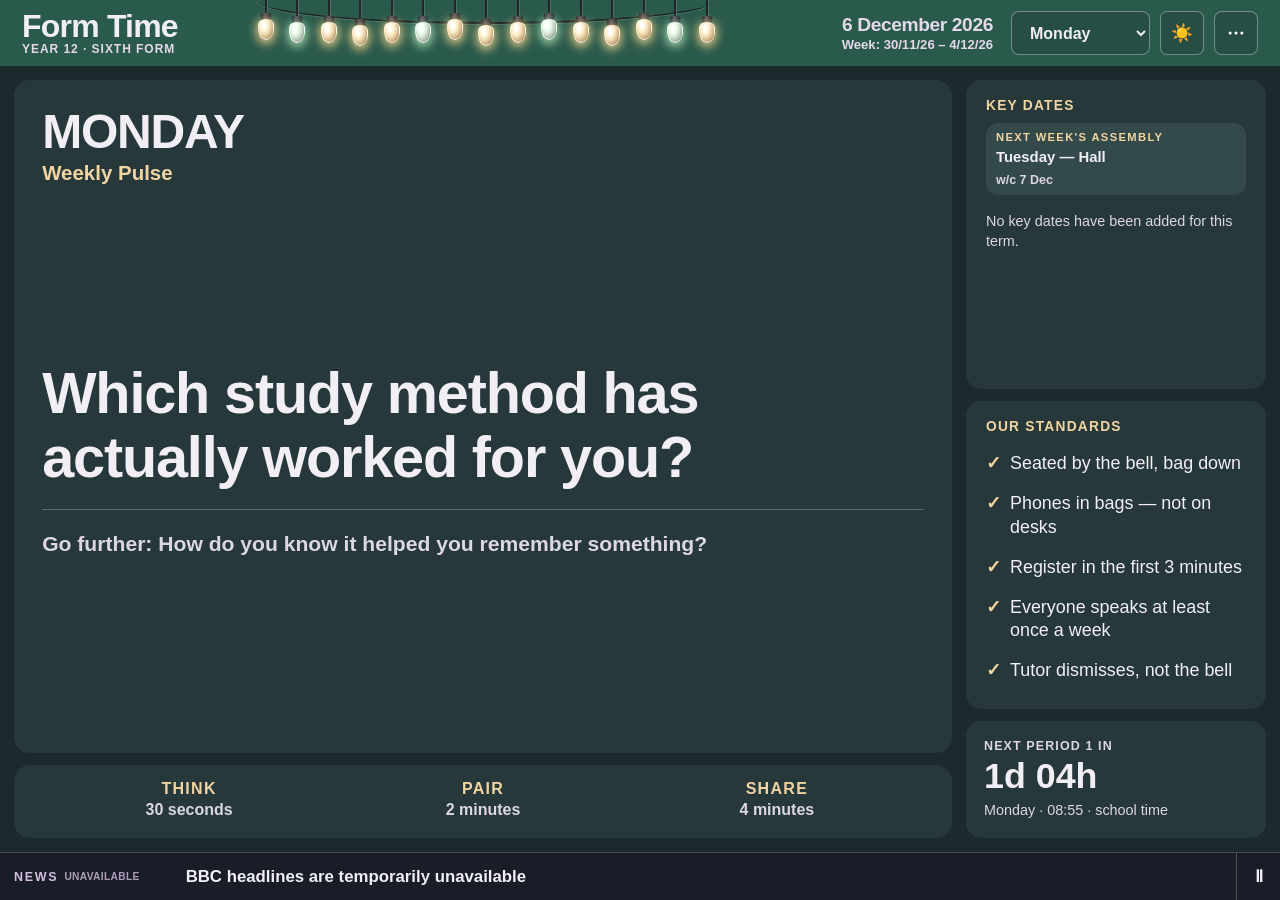
==== commit 6a9f78df: "Add Term 2 Year 12 assembly rota Adds week-by-week assemblies from 2 Nov to 14 Dec, including the ho" ====
--- a/index.html
+++ b/index.html
@@ -1215,7 +1215,7 @@
   }
 };
 const TERM2_DEVELOPMENT_DAYS=new Set(["2026-11-02","2026-11-03","2026-11-23"]);
-const CURRENT_DATA_VERSION = 12;
+const CURRENT_DATA_VERSION = 13;
 const DEFAULTS = {
   dataVersion:CURRENT_DATA_VERSION,
   week:"",
@@ -1270,7 +1270,17 @@
     {wc:"2026-09-28",type:"all",day:"tuesday",location:"Dance Studio"},
     {wc:"2026-10-05",type:"all",day:"tuesday",location:"Mrs Absolon"},
     {wc:"2026-10-12",type:"none"},
-    {wc:"2026-10-19",type:"all",day:"tuesday",location:"Hall"}
+    {wc:"2026-10-19",type:"all",day:"tuesday",location:"Hall"},
+    {wc:"2026-11-02",type:"none"},
+    {wc:"2026-11-09",type:"all",day:"tuesday",location:"Dance Studio"},
+    {wc:"2026-11-16",type:"houses",day:"monday",houses:["Darnley"]},
+    {wc:"2026-11-16",type:"houses",day:"tuesday",houses:["Westbrook","Lynton"]},
+    {wc:"2026-11-16",type:"houses",day:"wednesday",houses:["Atholl","Penfold"]},
+    {wc:"2026-11-16",type:"houses",day:"thursday",houses:["Chadwick","Reekie"]},
+    {wc:"2026-11-23",type:"all",day:"wednesday",location:"Hall"},
+    {wc:"2026-11-30",type:"all",day:"tuesday",location:"Dance Studio"},
+    {wc:"2026-12-07",type:"all",day:"tuesday",location:"Hall"},
+    {wc:"2026-12-14",type:"all",day:"thursday",location:"Dance Studio"}
   ],
   expectations:[
     "Seated by the bell, bag down",
@@ -1350,6 +1360,11 @@
   const state={...clone(DEFAULTS),...raw};
   state.panels={...clone(DEFAULTS.panels),...(raw.panels||{})};
   state.assemblies=normaliseAssemblies(Array.isArray(raw.assemblies)?raw.assemblies:DEFAULTS.assemblies);
+  // Add the Term 2 rota to saved data without touching weeks a tutor has already set.
+  if((Number(raw.dataVersion)||0)<13){
+    const savedWeeks=new Set(state.assemblies.map(a=>a.wc));
+    state.assemblies=state.assemblies.concat(normaliseAssemblies(DEFAULTS.assemblies).filter(a=>!savedWeeks.has(a.wc)));
+  }
   state.bigQuestions=Array.isArray(raw.bigQuestions)?raw.bigQuestions:clone(DEFAULTS.bigQuestions);
   state.weeklyPulses=Array.isArray(raw.weeklyPulses)?raw.weeklyPulses
     .filter(p=>p&&/^\d{4}-\d{2}-\d{2}$/.test(p.wc||'')&&typeof p.question==='string'&&p.question.trim())
@@ -1793,6 +1808,24 @@
 }
 
 function renderPulse(){
+  // One-day paper task: never carry it into another Monday's preview or rotation.
+  if(isoDate(new Date())==='2026-10-19'||new URLSearchParams(location.search).get('reflectionPreview')==='1') return `
+    <div class="day-header">
+      <h1 class="day-name">Monday</h1>
+      <div class="day-sub">Half-term reflection</div>
+    </div>
+    <div class="micro-routine">
+      <div class="routine-steps" aria-label="Reflection sheet steps">
+        <div class="routine-step"><span class="step-name">Complete</span></div>
+        <div class="routine-step"><span class="step-name">Name</span></div>
+        <div class="routine-step"><span class="step-name">Hand in</span></div>
+      </div>
+      <div class="prompt-card">
+        <div class="prompt-kicker">Today's task</div>
+        <div class="prompt-question">Complete your reflection sheet in honest detail.</div>
+        <div class="prompt-followup">Write your name on it, then hand it to your tutor.</div>
+      </div>
+    </div>`;
   const monday=mondayOf(contentDateForDay('monday'));
   const weekKey=isoDate(monday);
   const rotation=S.pulseRotation?.length?S.pulseRotation:DEFAULTS.pulseRotation;
